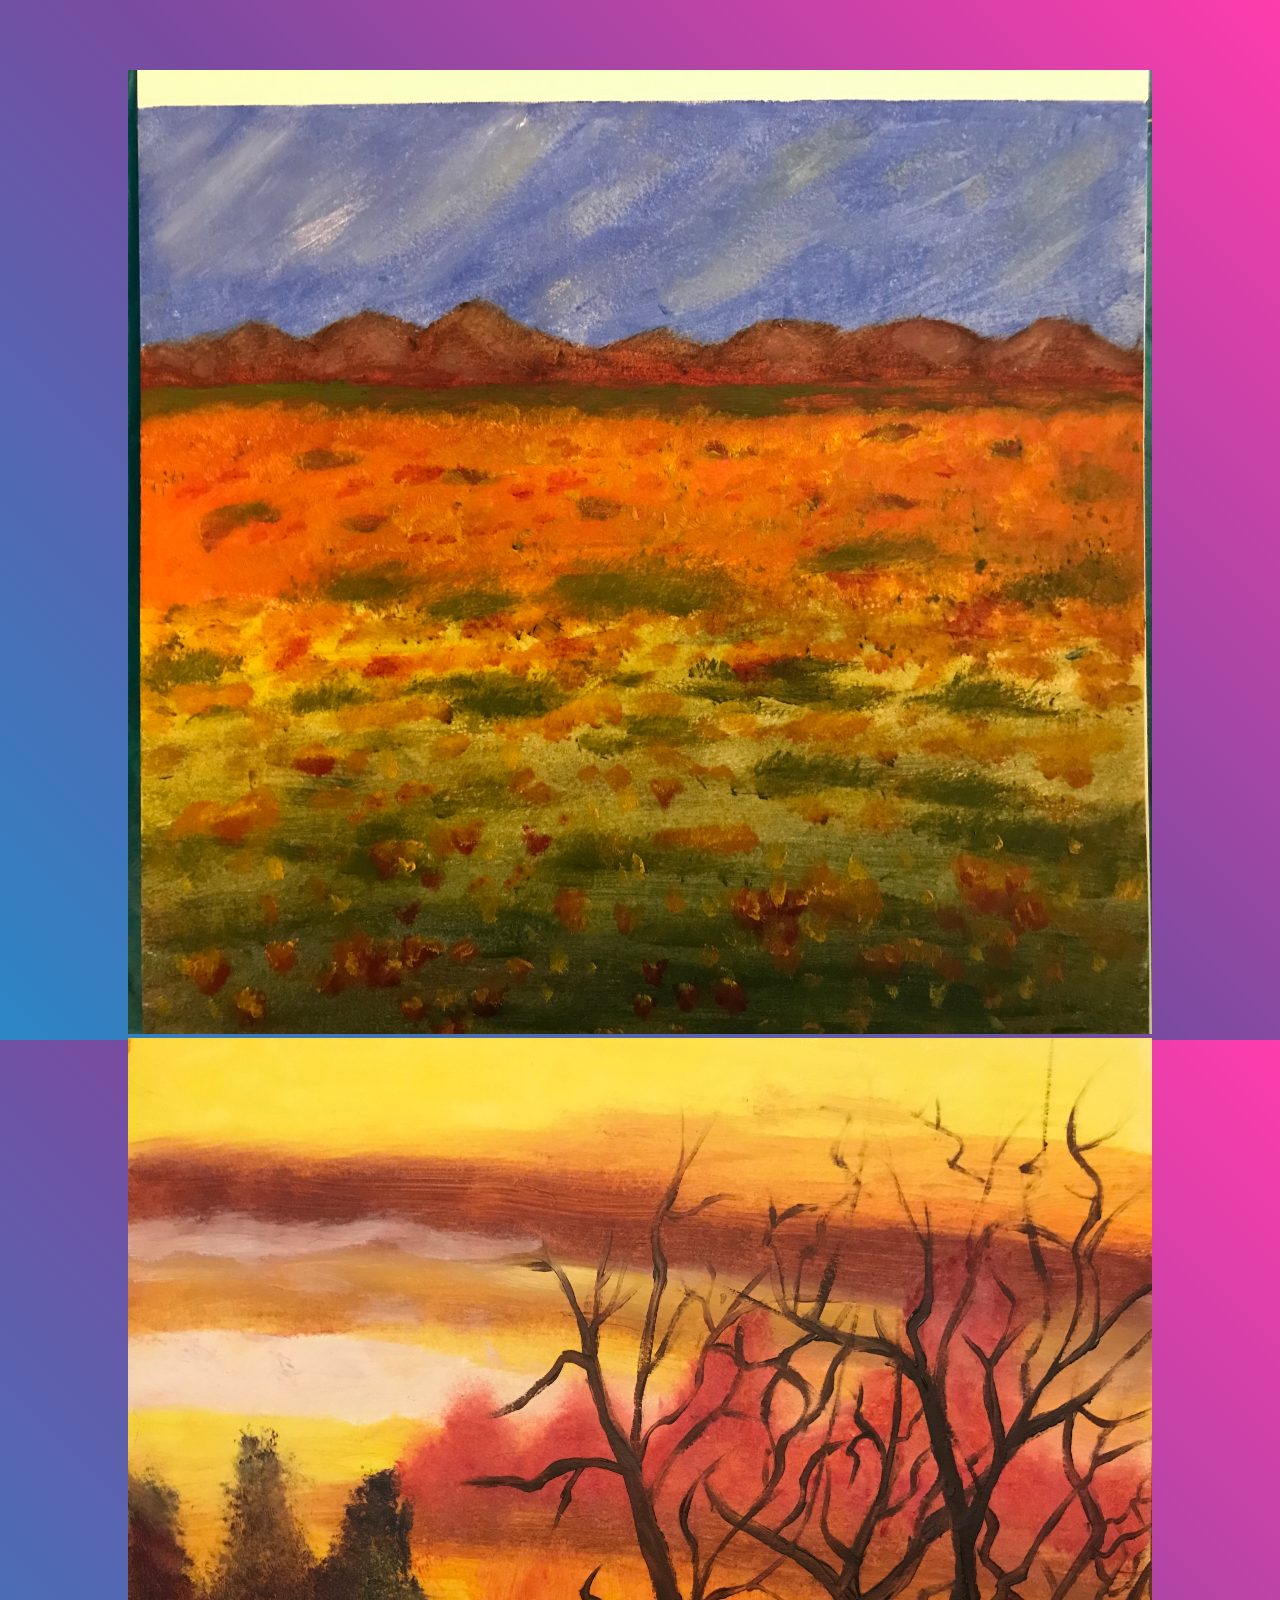
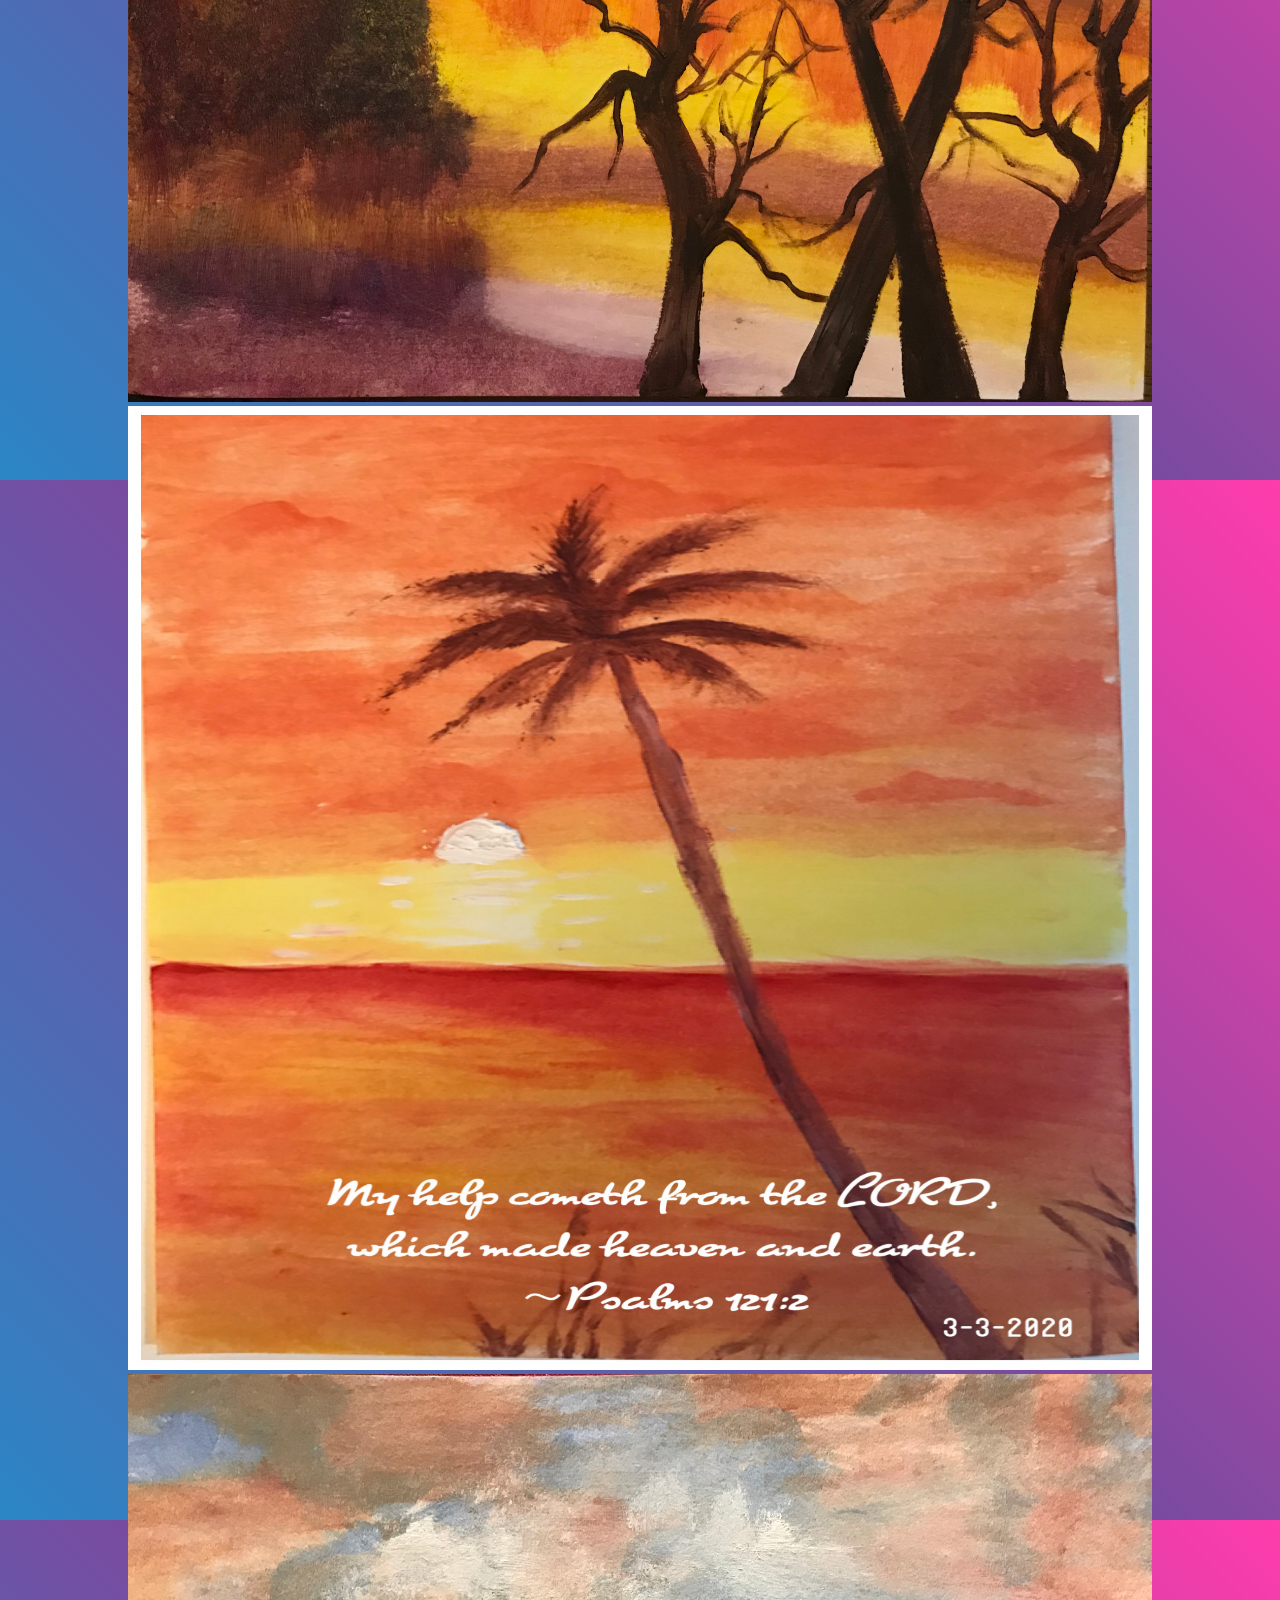
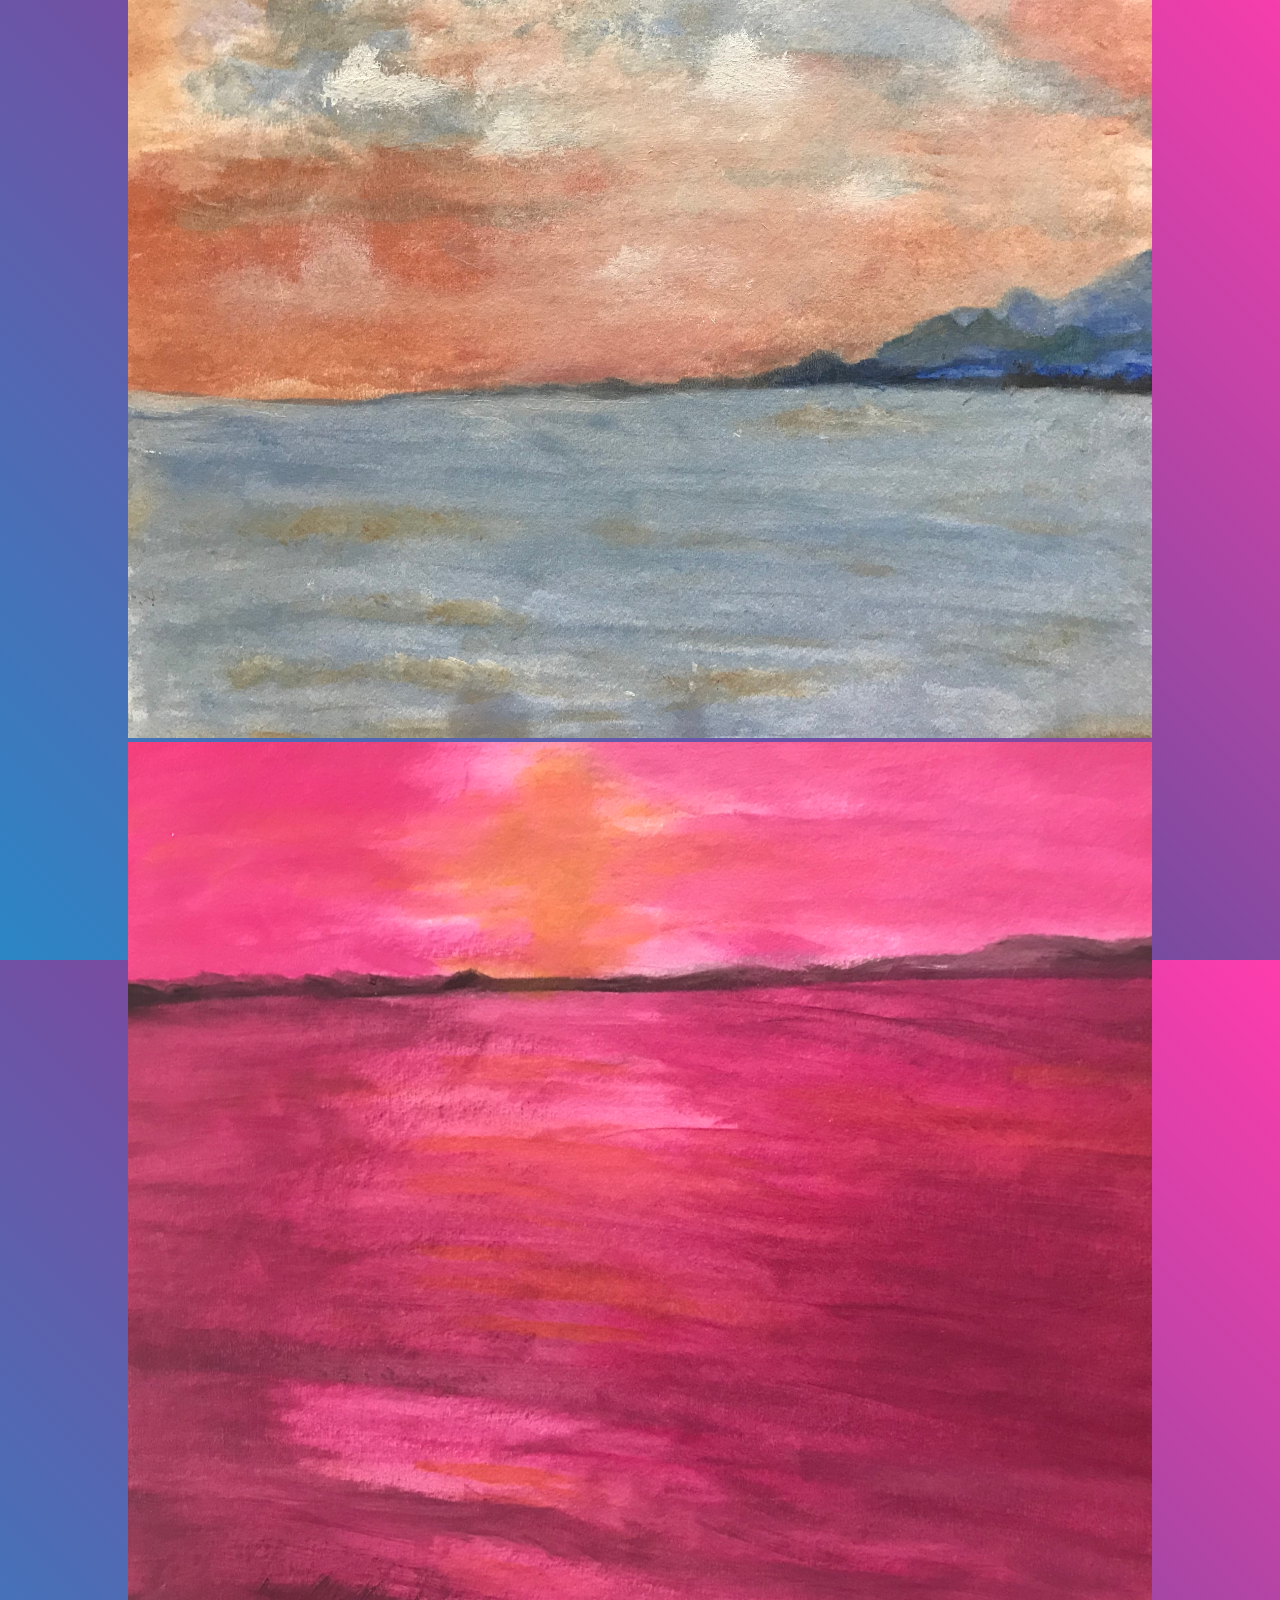
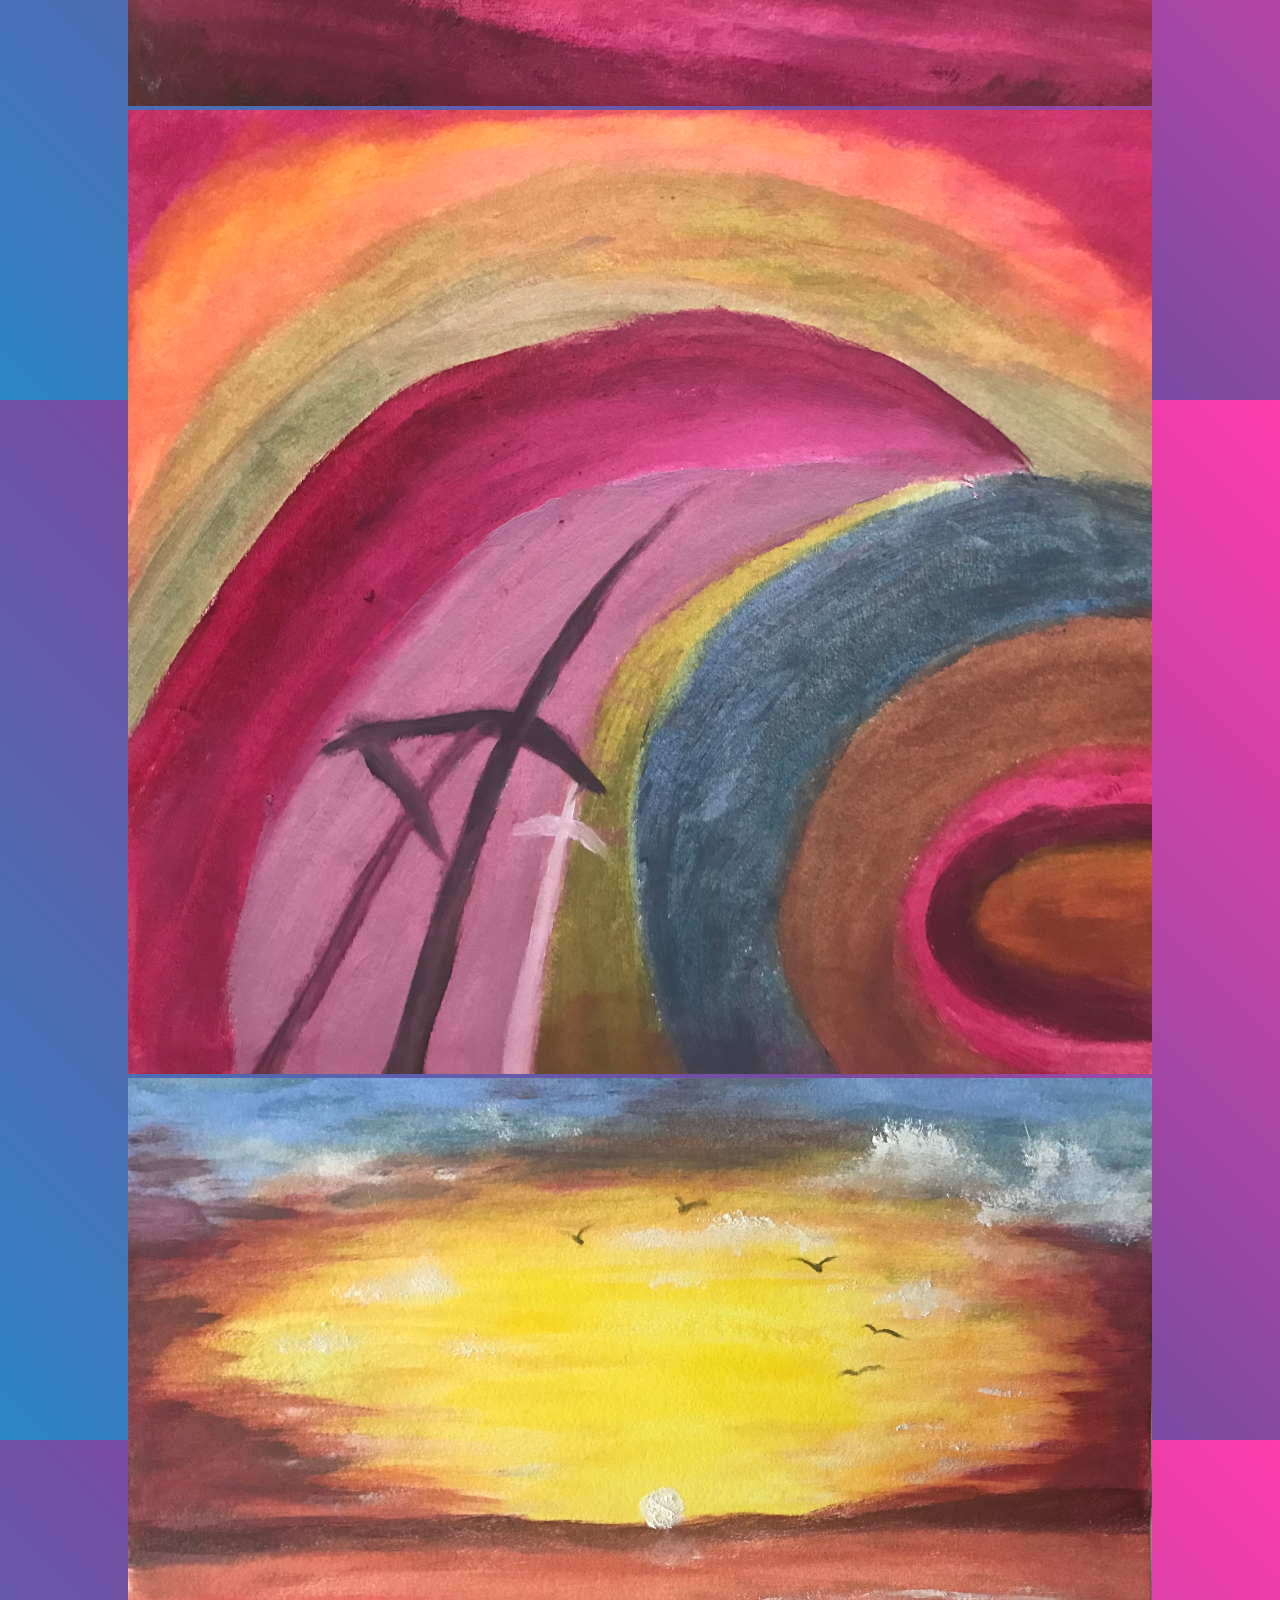
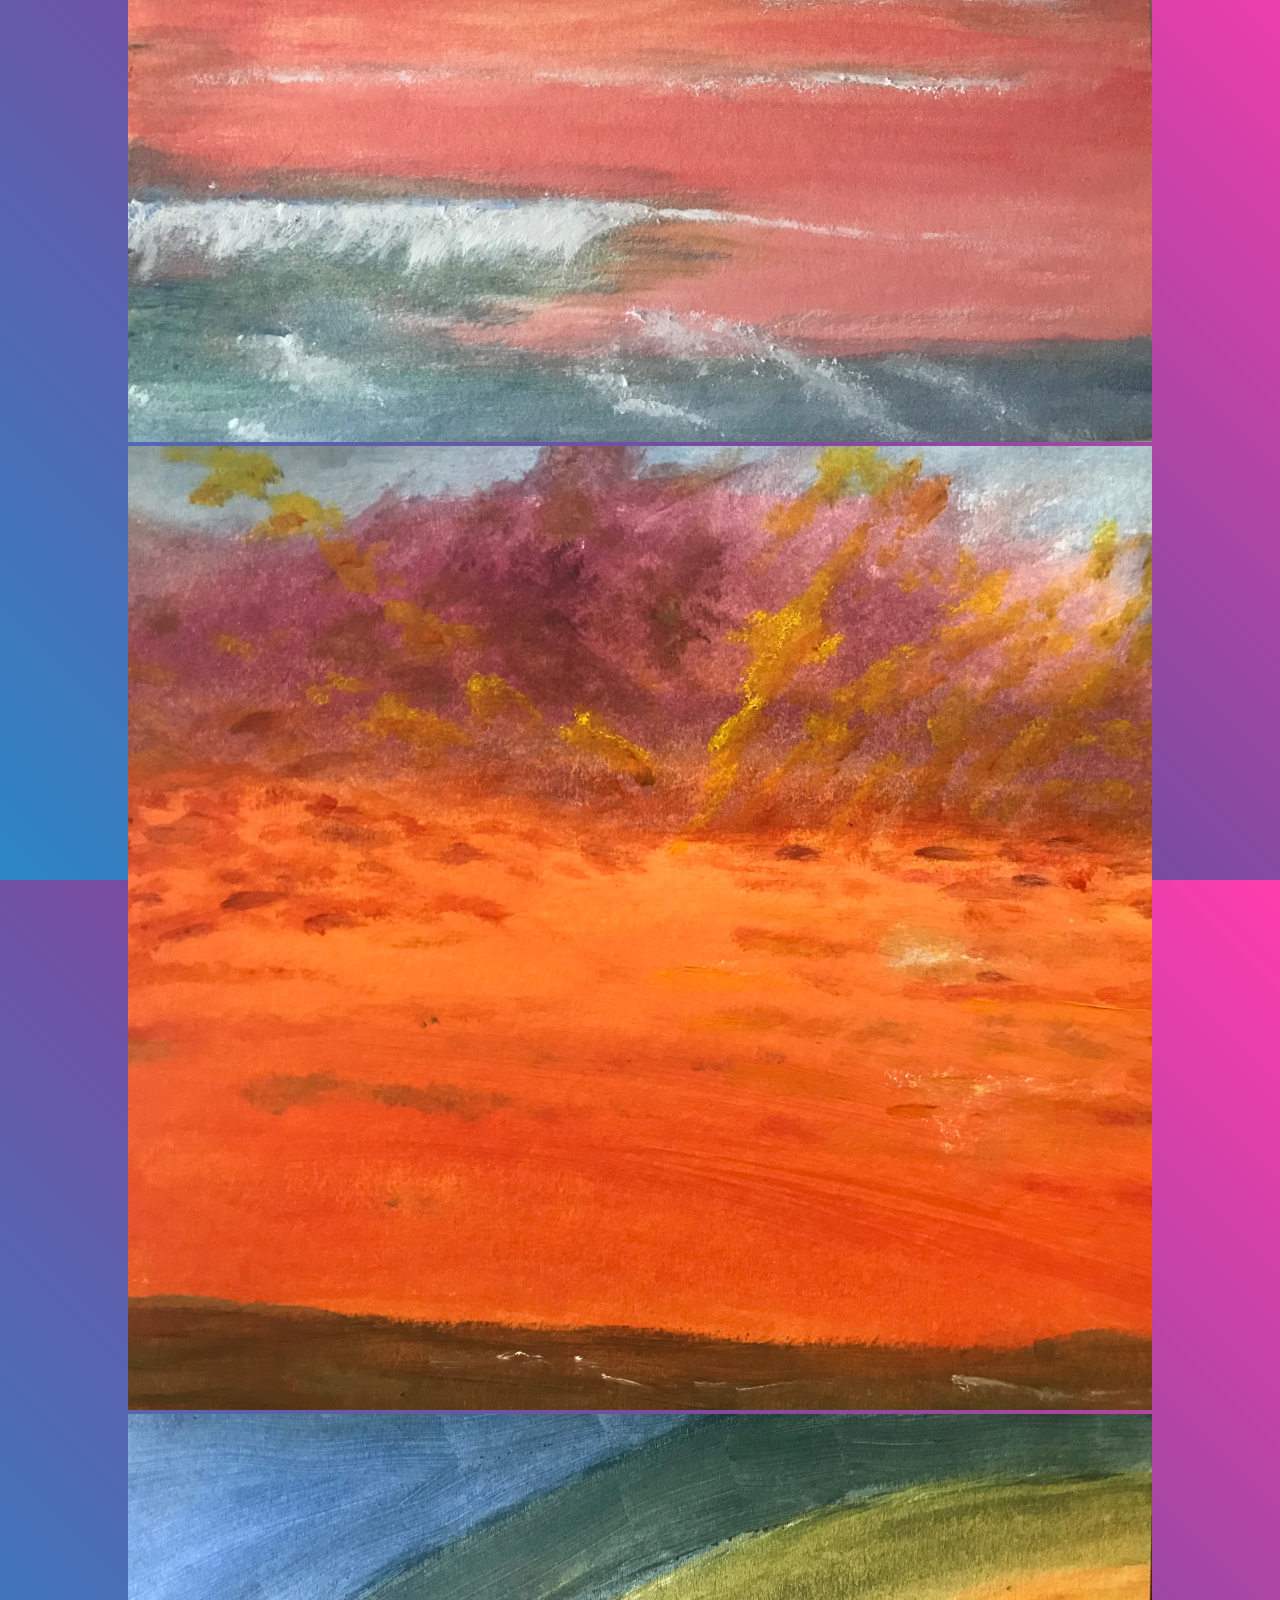
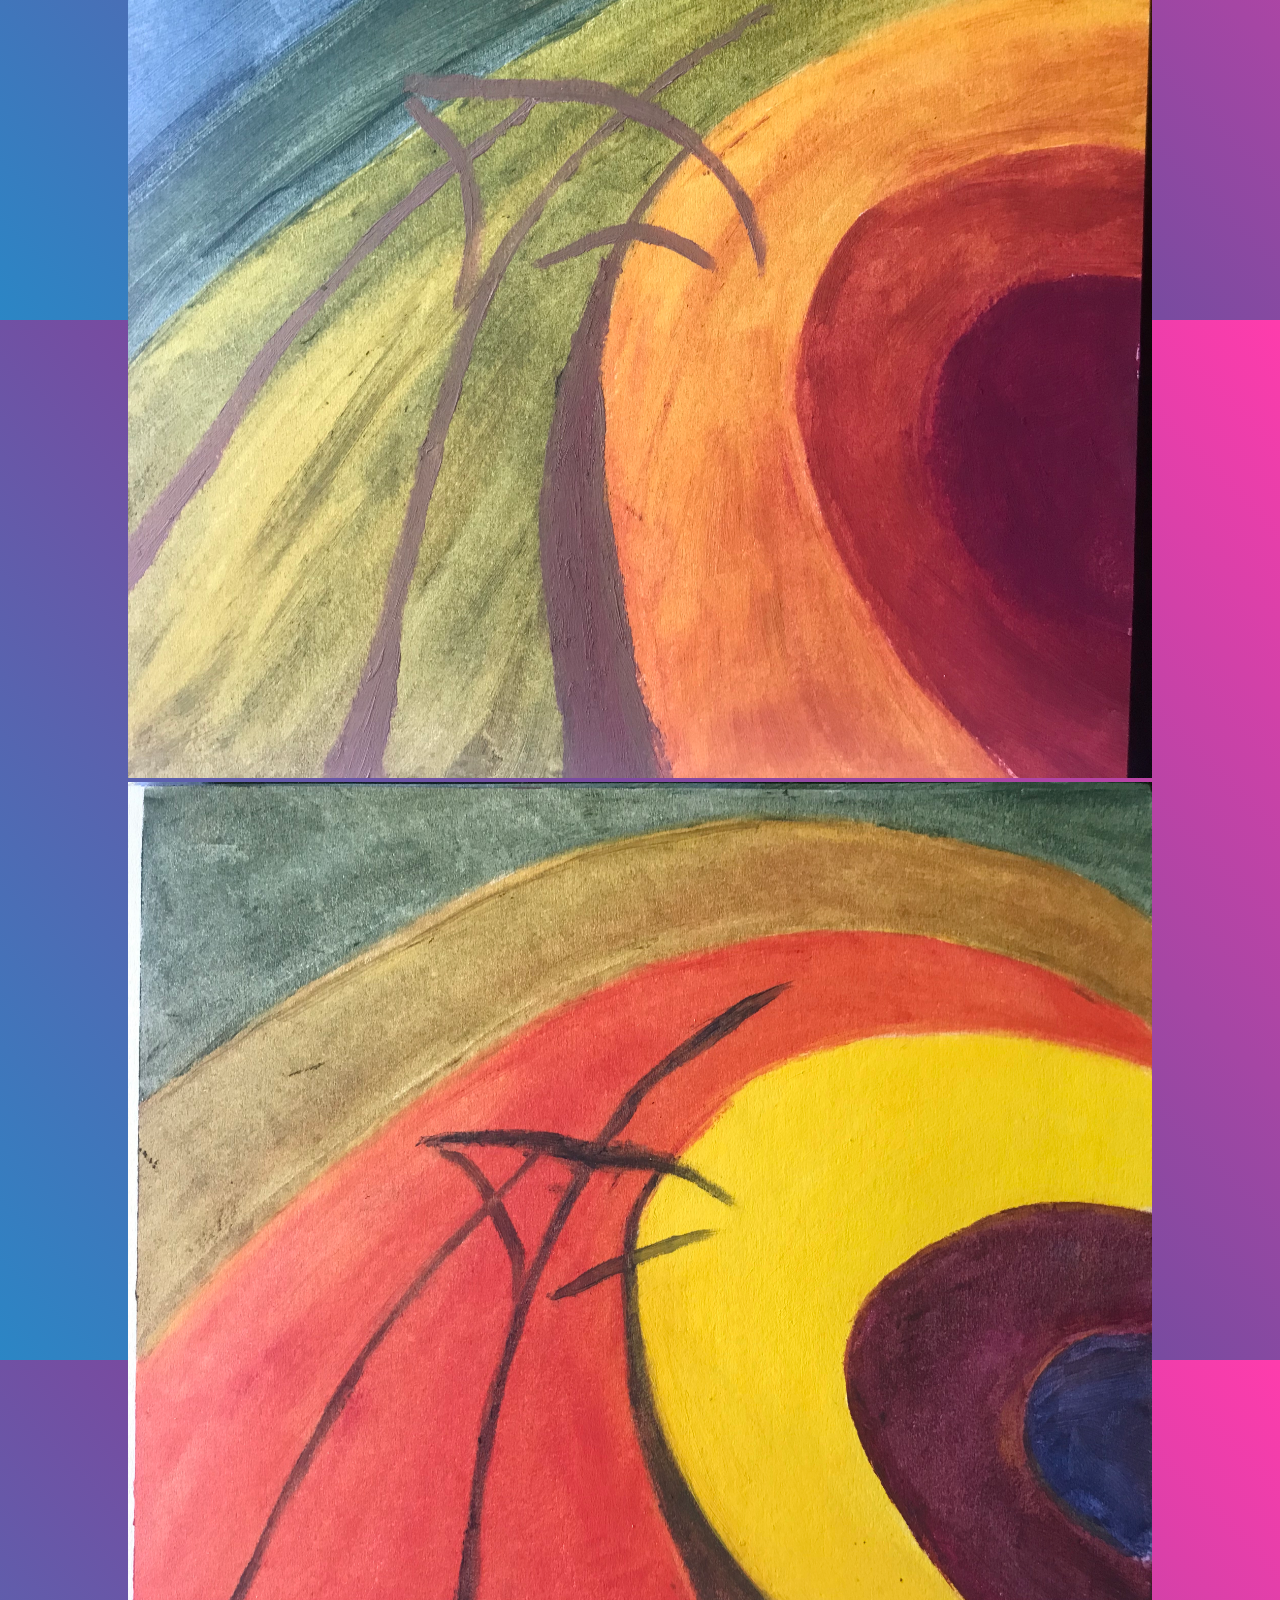
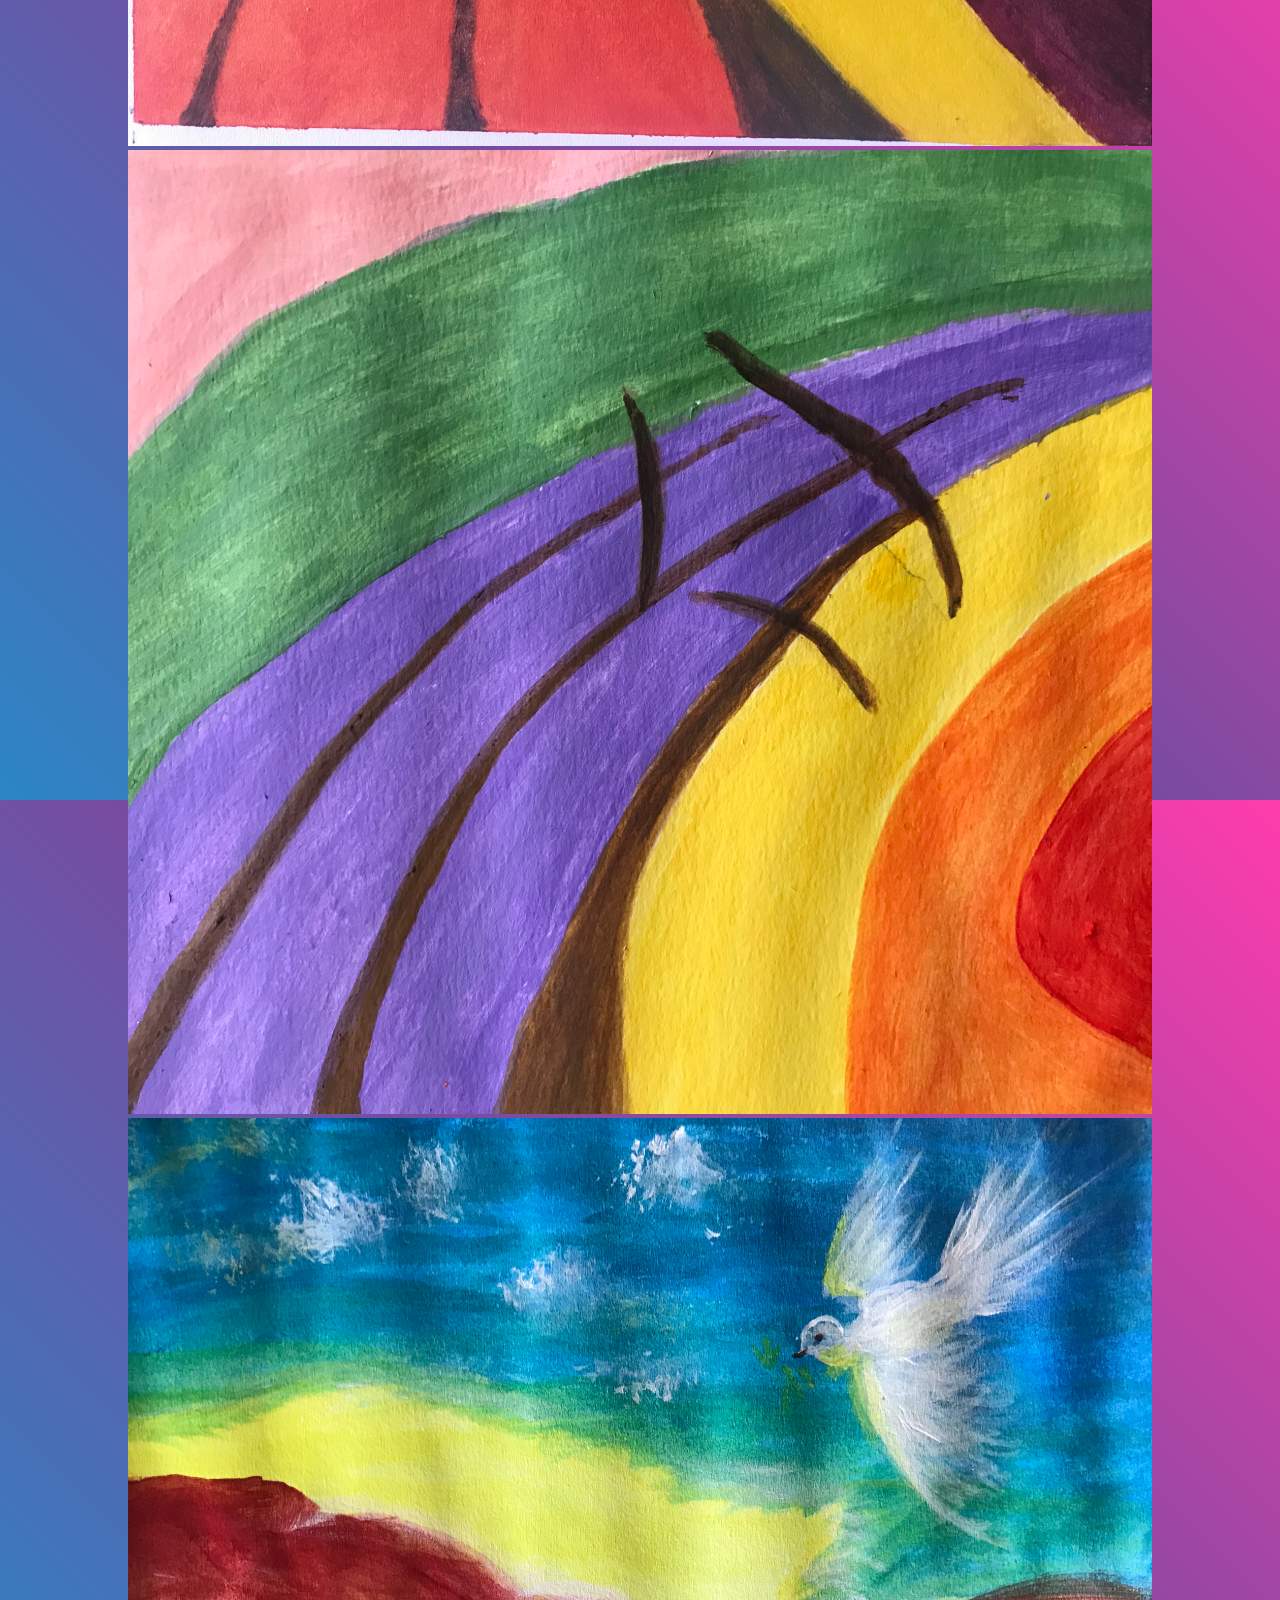
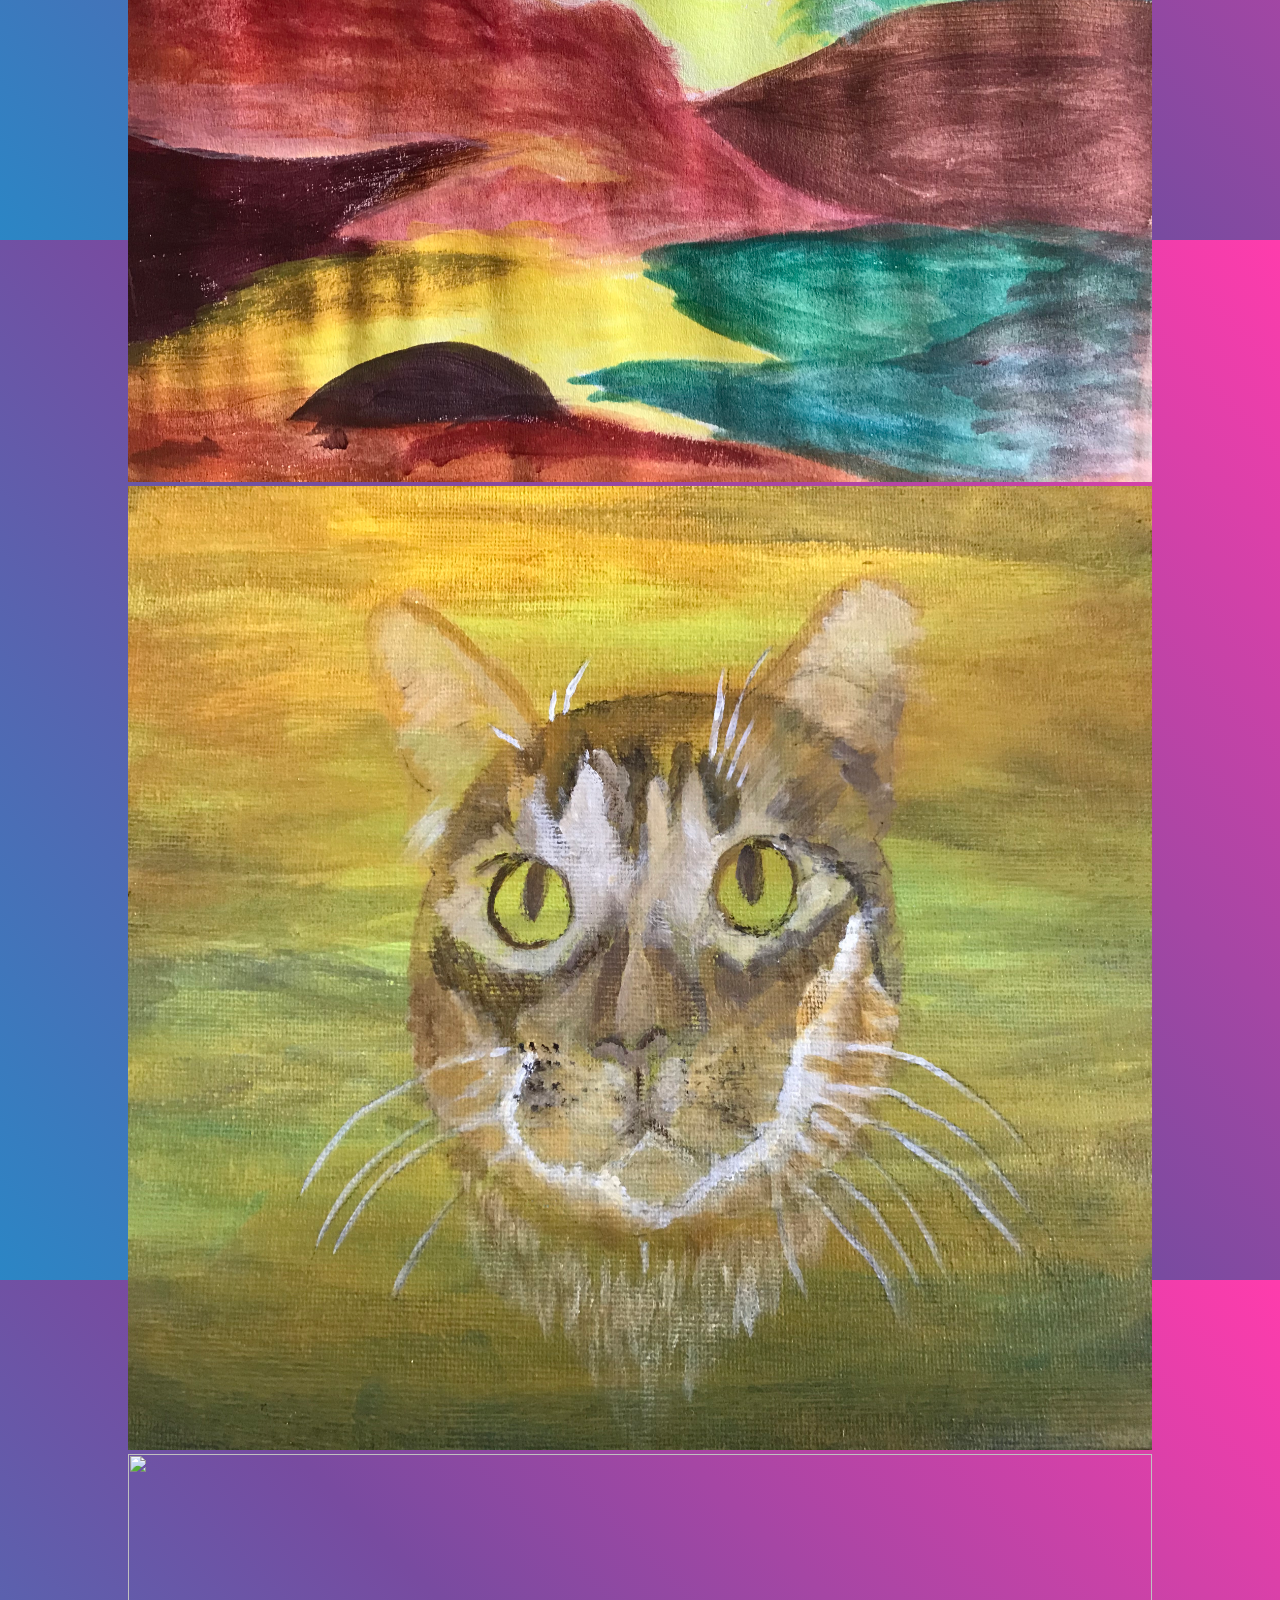
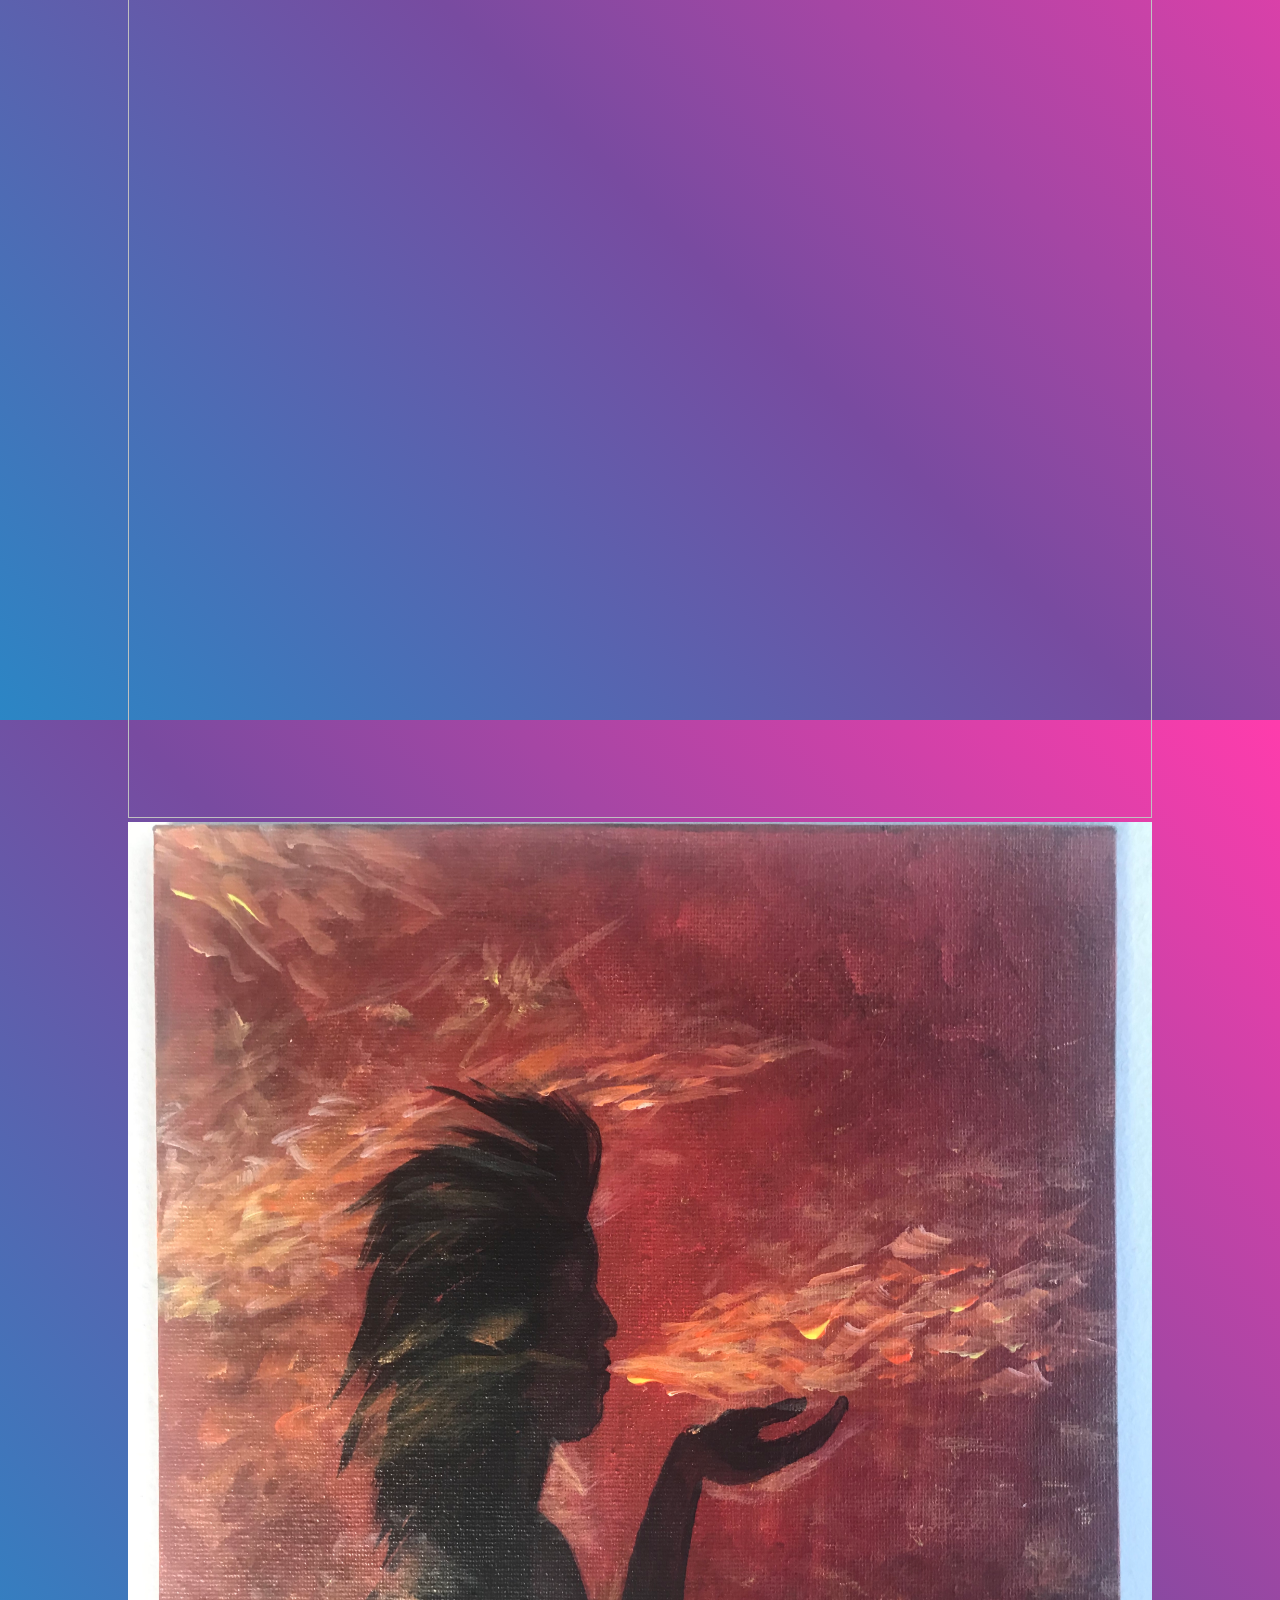
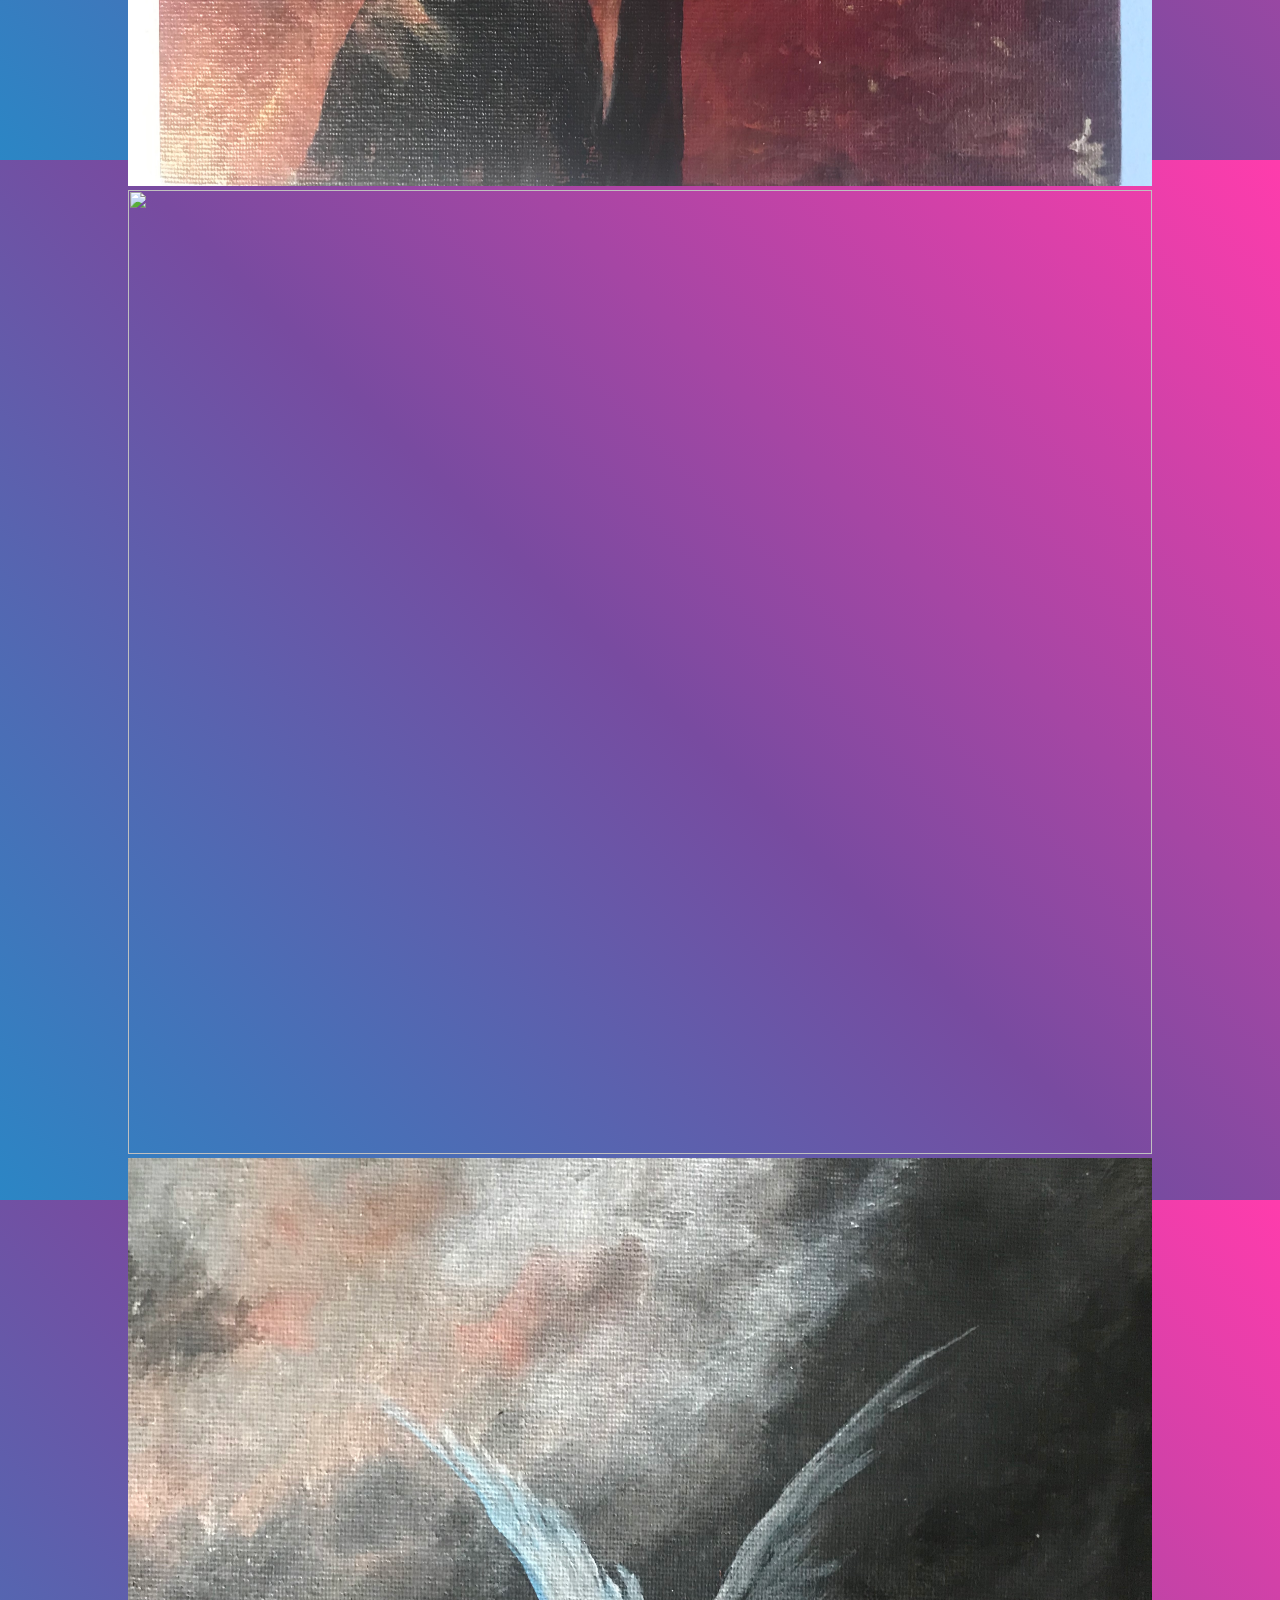
==== lizp1.html @ 3b789db6 "Liz work uploaded" ====
<!DOCTYPE html>
<html lang="en" >
<head>
  <meta charset="UTF-8">
  <title>Work Presentation by Liz</title>
  <link rel="stylesheet" href="https://cdnjs.cloudflare.com/ajax/libs/normalize/5.0.0/normalize.min.css">
  <link rel='stylesheet' href='https://cdn.jsdelivr.net/jquery.slick/1.6.0/slick.css'>
  <link rel="stylesheet" href="./lizp1.css">

</head>
<body>
<!-- partial:index.partial.html -->
<svg version="1.1" id="Layer_1" xmlns="http://www.w3.org/2000/svg" xmlns:xlink="http://www.w3.org/1999/xlink"
           width="0" height="0" viewBox="0 0 1366 768" xml:space="preserve">
  <!-- Gaussian blur filter progression to animate -->
  <defs>
    <filter id="blur0">
      <feGaussianBlur in="SourceGraphic" stdDeviation="0 0" />
    </filter>
    <filter id="blur1">
      <feGaussianBlur in="SourceGraphic" stdDeviation="5 0" />
    </filter>
    <filter id="blur2">
      <feGaussianBlur in="SourceGraphic" stdDeviation="12 0" />
    </filter>
    <filter id="blur3">
      <feGaussianBlur in="SourceGraphic" stdDeviation="20 0" />
    </filter>
    <filter id="blur4">
      <feGaussianBlur in="SourceGraphic" stdDeviation="35 1" />
    </filter>
    <filter id="blur5">
      <feGaussianBlur in="SourceGraphic" stdDeviation="50 1" />
    </filter>
  </defs>
</svg>

<div class="slider">
  <!-- <div>
    <img src="https://images.unsplash.com/photo-1446770145316-10a05382c470?dpr=1&auto=format&fit=crop&w=900&h=450&q=80&cs=tinysrgb&crop=" alt="">
  </div>
  <div>
    <img src="https://images.unsplash.com/photo-1455717974081-0436a066bb96?dpr=1&auto=format&fit=crop&w=900&h=450&q=80&cs=tinysrgb&crop=" alt="">
  </div>
  <div>
    <img src="https://images.unsplash.com/photo-1477420086945-b99c643e8a3d?dpr=1&auto=format&fit=crop&w=900&h=450&q=80&cs=tinysrgb&crop=" alt="">
  </div> -->
  <div>
    <img src="./img/IMG_1612.JPG" width="1024" height="964" alt="">
  </div>
  <div>
    <img src="./img/IMG_1857.JPG" width="1024" height="964" alt="">
  </div>
  <div>
    <img src="./img/IMG_1944.JPG" width="1024" height="964" alt="">
  </div>
  <div>
    <img src="./img/IMG_2176.JPG" width="1024" height="964" alt="">
  </div>
  <div>
    <img src="./img/IMG_2177.JPG" width="1024" height="964" alt="">
  </div>
  <div>
    <img src="./img/IMG_2178.JPG" width="1024" height="964" alt="">
  </div>
  <div>
    <img src="./img/IMG_2204.JPG" width="1024" height="964"  alt="">
  </div>
  <div>
    <img src="./img/IMG_2222.JPG" width="1024" height="964" alt="">
  </div>
  <div>
    <img src="./img/IMG_2256.JPG" width="1024" height="964" alt="">
  </div>
  <div>
    <img src="./img/IMG_2257.JPG" width="1024" height="964" alt="">
  </div>
  <div>
    <img src="./img/IMG_2441.JPG" width="1024" height="964" alt="">
  </div>
  <div>
    <img src="./img/IMG_2623.JPG" width="1024" height="964" alt="">
  </div>
  <div>
    <img src="./img/IMG_3027.JPG" width="1024" height="964" alt="">
  </div>
  <div>
    <img src="./img/IMG_3120.JPG" width="1024" height="964" alt="">
  </div>
  <div>
    <img src="./img/IMG_3227.JPG" width="1024" height="964" alt="">
  </div>
  <div>
    <img src="./img/IMG_3341.JPG" width="1024" height="964" alt="">
  </div>
  <div>
    <img src="./img/IMG_3557.JPG" width="1024" height="964" alt="">
  </div>
  <div>
    <img src="./img/IMG_3621.JPG" width="1024" height="964" alt="">
  </div>
  <div>
    <img src="./img/IMG_4024.JPG" width="1024" height="964" alt="">
  </div>
  <div>
    <img src="./img/IMG_4128.JPG" width="1024" height="964" alt="">
  </div>
  <div>
    <img src="./img/IMG_4941.JPG" width="1024" height="964" alt="">
  </div>
  <div>
    <img src="./img/IMG_7498.jpg" width="1024" height="964" alt="">
  </div>
  <div>
    <img src="./img/cr3.jpeg" width="1024" height="964" alt="">
  </div>
  <div>
    <img src="./img/IMG_8345.jpeg" width="1024" height="964" alt="">
  </div>
  <div>
    <img src="./img/IMG_8347.jpeg" width="1024" height="964" alt="">
  </div>
  <div>
    <img src="./img/IMG_8348.jpeg" width="1024" height="964" alt="">
  </div>
  <div>
    <img src="./img/IMG_8349.jpeg" width="1024" height="964" alt="">
  </div>
  <div>
    <img src="./img/IMG_8350.jpeg" width="1024" height="964" alt="">
  </div>
  <div>
    <img src="./img/IMG_8351.jpeg" width="1024" height="964" alt="">
  </div>
  <div>
    <img src="./img/IMG_8353.jpeg" width="1024" height="964" alt="">
  </div>
  <div>
    <img src="./img/IMG_8355.jpeg" width="1024" height="964" alt="">
  </div>
  <div>
    <img src="./img/IMG_8356.jpeg" width="1024" height="964" alt="">
  </div>
</div>
<!-- partial -->
  <script src='https://cdnjs.cloudflare.com/ajax/libs/jquery/3.2.1/jquery.min.js'></script>
  <script src='https://cdn.jsdelivr.net/jquery.slick/1.6.0/slick.min.js'></script>
  <script  src="./lizp1.js"></script>

</body>
</html>
---- lizp1.css ----
* {
  outline: none;
  box-sizing: border-box;
}

body {
  display: flex;
  align-items: flex-start;
  justify-content: center;
  height: 100vh;
  margin: 70px auto;
  overflow: hidden;
  background-color: #FF3CAC;
  background-image: linear-gradient(225deg, #FF3CAC 0%, #784BA0 50%, #2B86C5 100%);
}

.slick-track {
  will-change: transform;
}

.slick-list {
  overflow: visible;
  will-change: transform;
}

.slick-slide {
  padding: 0 100px;
  width: 100vw;
  filter: drop-shadow(0px 10px 40px rgba(0, 0, 0, 0.55));
}
.slick-slide img {
  max-width: 100%;
  margin: 0 auto;
}

[type=button] {
  position: fixed;
  top: 50%;
  z-index: 10;
  width: 70px;
  height: 70px;
  overflow: hidden;
  border: 0;
  text-indent: -9999px;
  background-color: black;
  background-position: center;
  background-repeat: no-repeat;
  cursor: pointer;
  opacity: 0.9;
  transform: translateY(-50%);
  transition: all 0.25s ease;
}
[type=button]:hover {
  opacity: 1;
}
[type=button].slick-next {
  right: 0;
  background-image: url([data-uri]);
}
[type=button].slick-next:hover {
  right: -5px;
}
[type=button].slick-prev {
  left: 0;
  background-image: url([data-uri]);
}
[type=button].slick-prev:hover {
  left: -5px;
}

@-webkit-keyframes motion-blur {
  0% {
    filter: url(#blur0);
    transform: scale(1, 1);
  }
  15% {
    filter: url(#blur1);
    transform: scale(1, 0.98);
  }
  30% {
    filter: url(#blur2);
    transform: scale(1, 0.93);
  }
  45% {
    filter: url(#blur3);
    transform: scale(1.1, 0.9);
  }
  60% {
    filter: url(#blur4);
    transform: scale(1.2, 0.88);
  }
  75%, 100% {
    filter: url(#blur5);
    transform: scale(1.35, 0.85);
  }
}

@keyframes motion-blur {
  0% {
    filter: url(#blur0);
    transform: scale(1, 1);
  }
  15% {
    filter: url(#blur1);
    transform: scale(1, 0.98);
  }
  30% {
    filter: url(#blur2);
    transform: scale(1, 0.93);
  }
  45% {
    filter: url(#blur3);
    transform: scale(1.1, 0.9);
  }
  60% {
    filter: url(#blur4);
    transform: scale(1.2, 0.88);
  }
  75%, 100% {
    filter: url(#blur5);
    transform: scale(1.35, 0.85);
  }
}
.do-transition {
  animation: motion-blur 0.1s linear forwards, motion-blur 0.4s linear reverse forwards 0.1s;
}
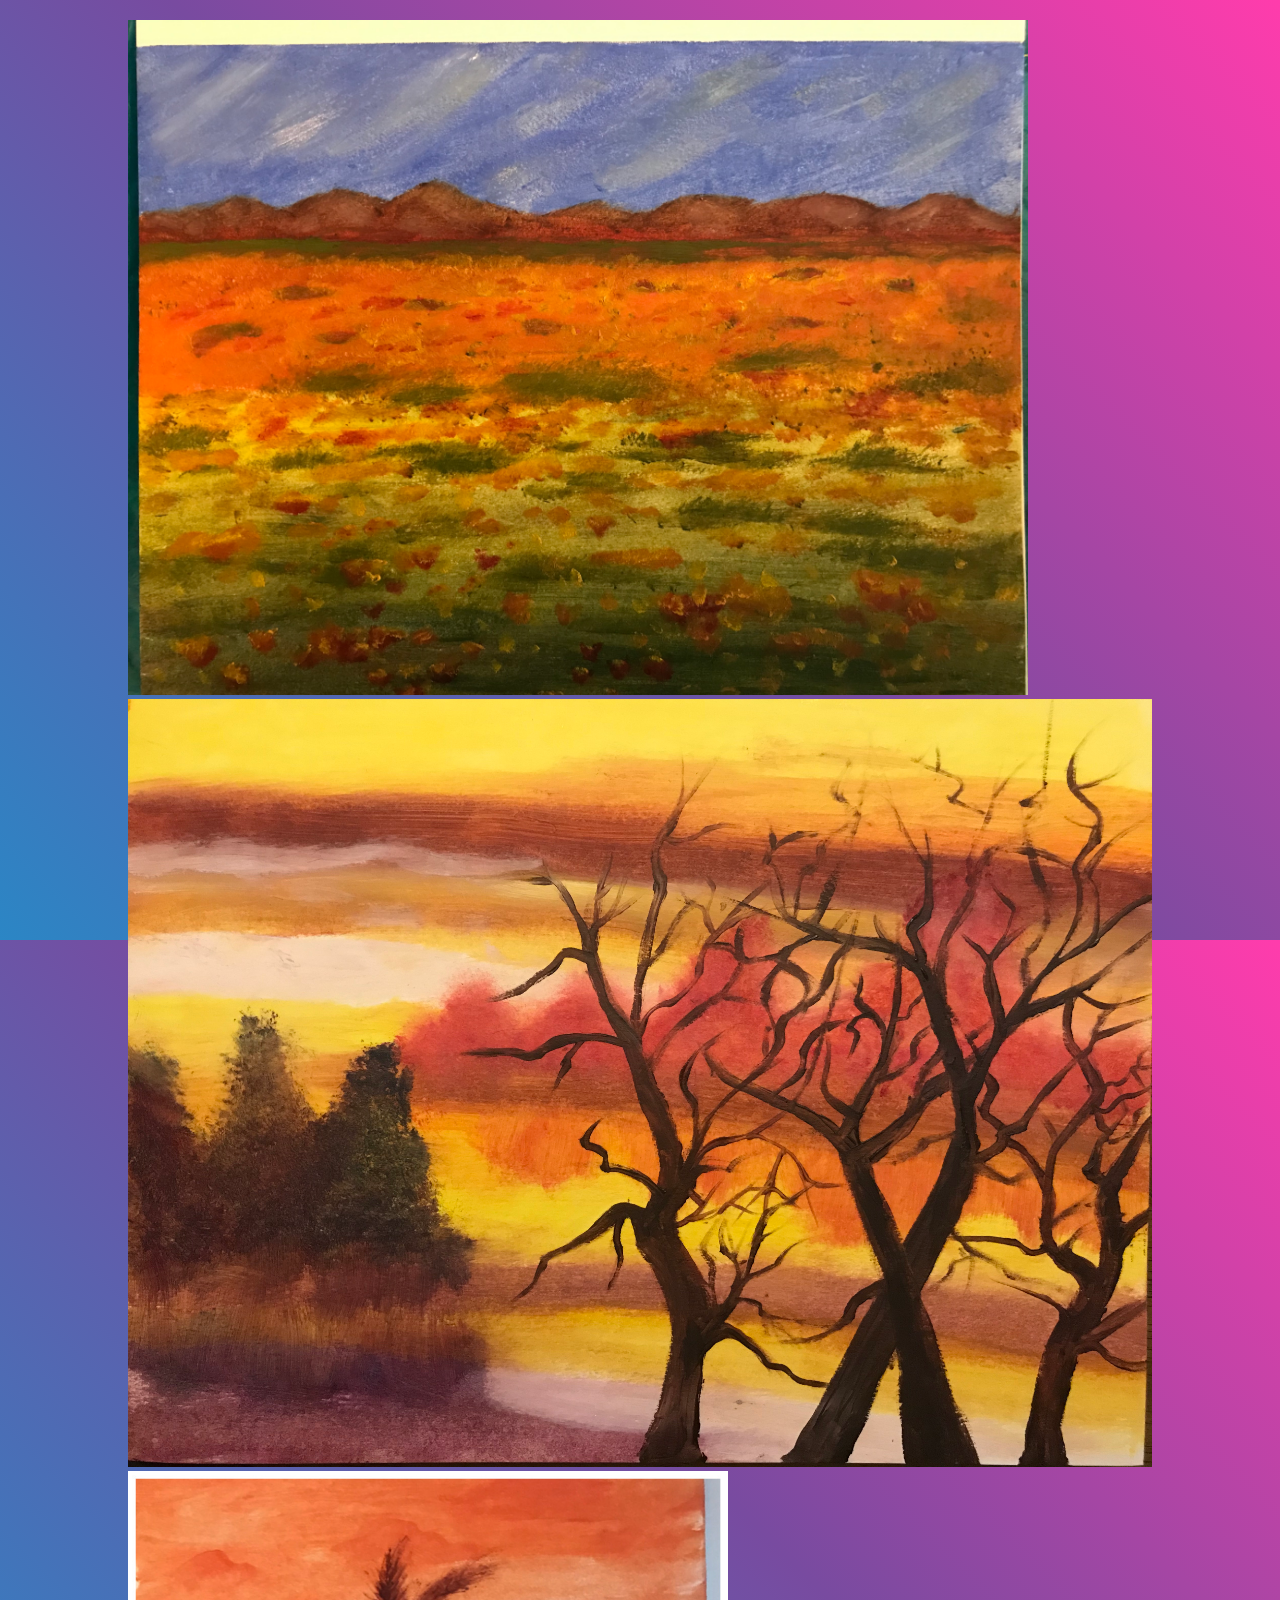
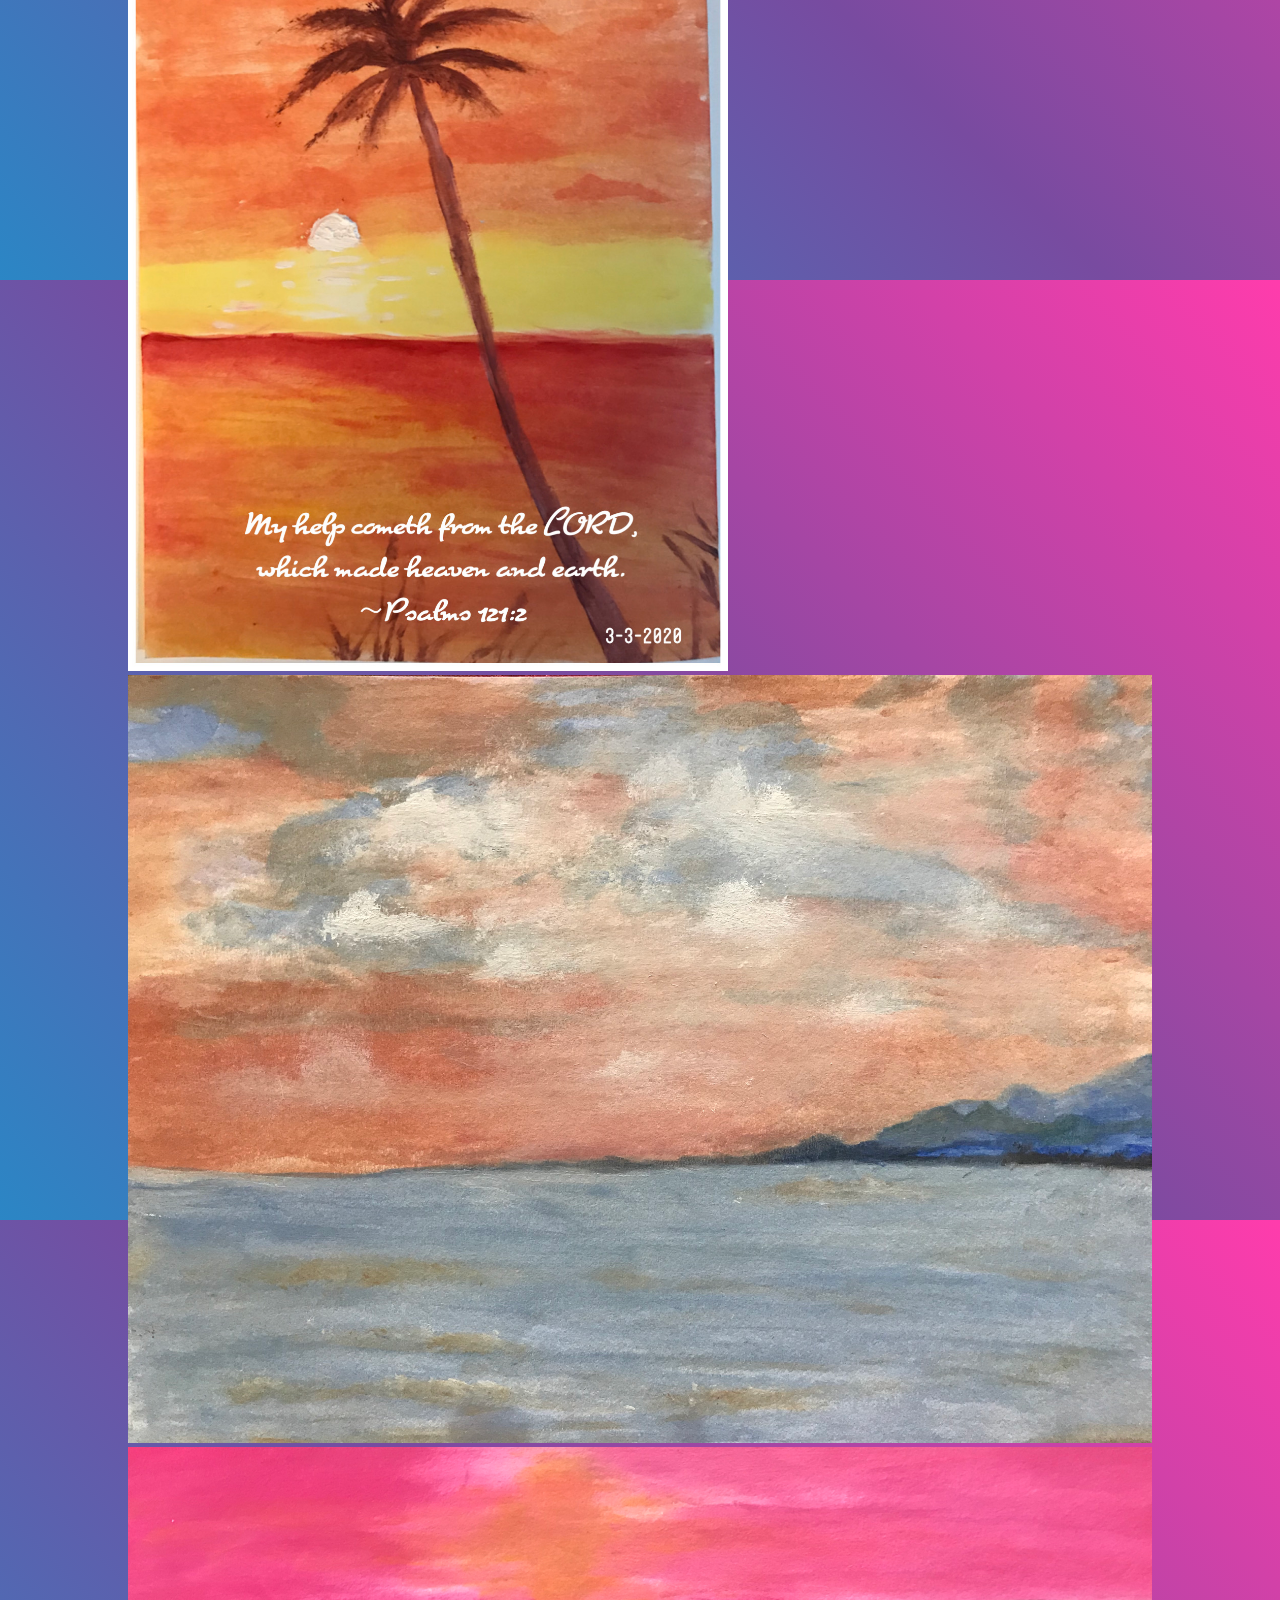
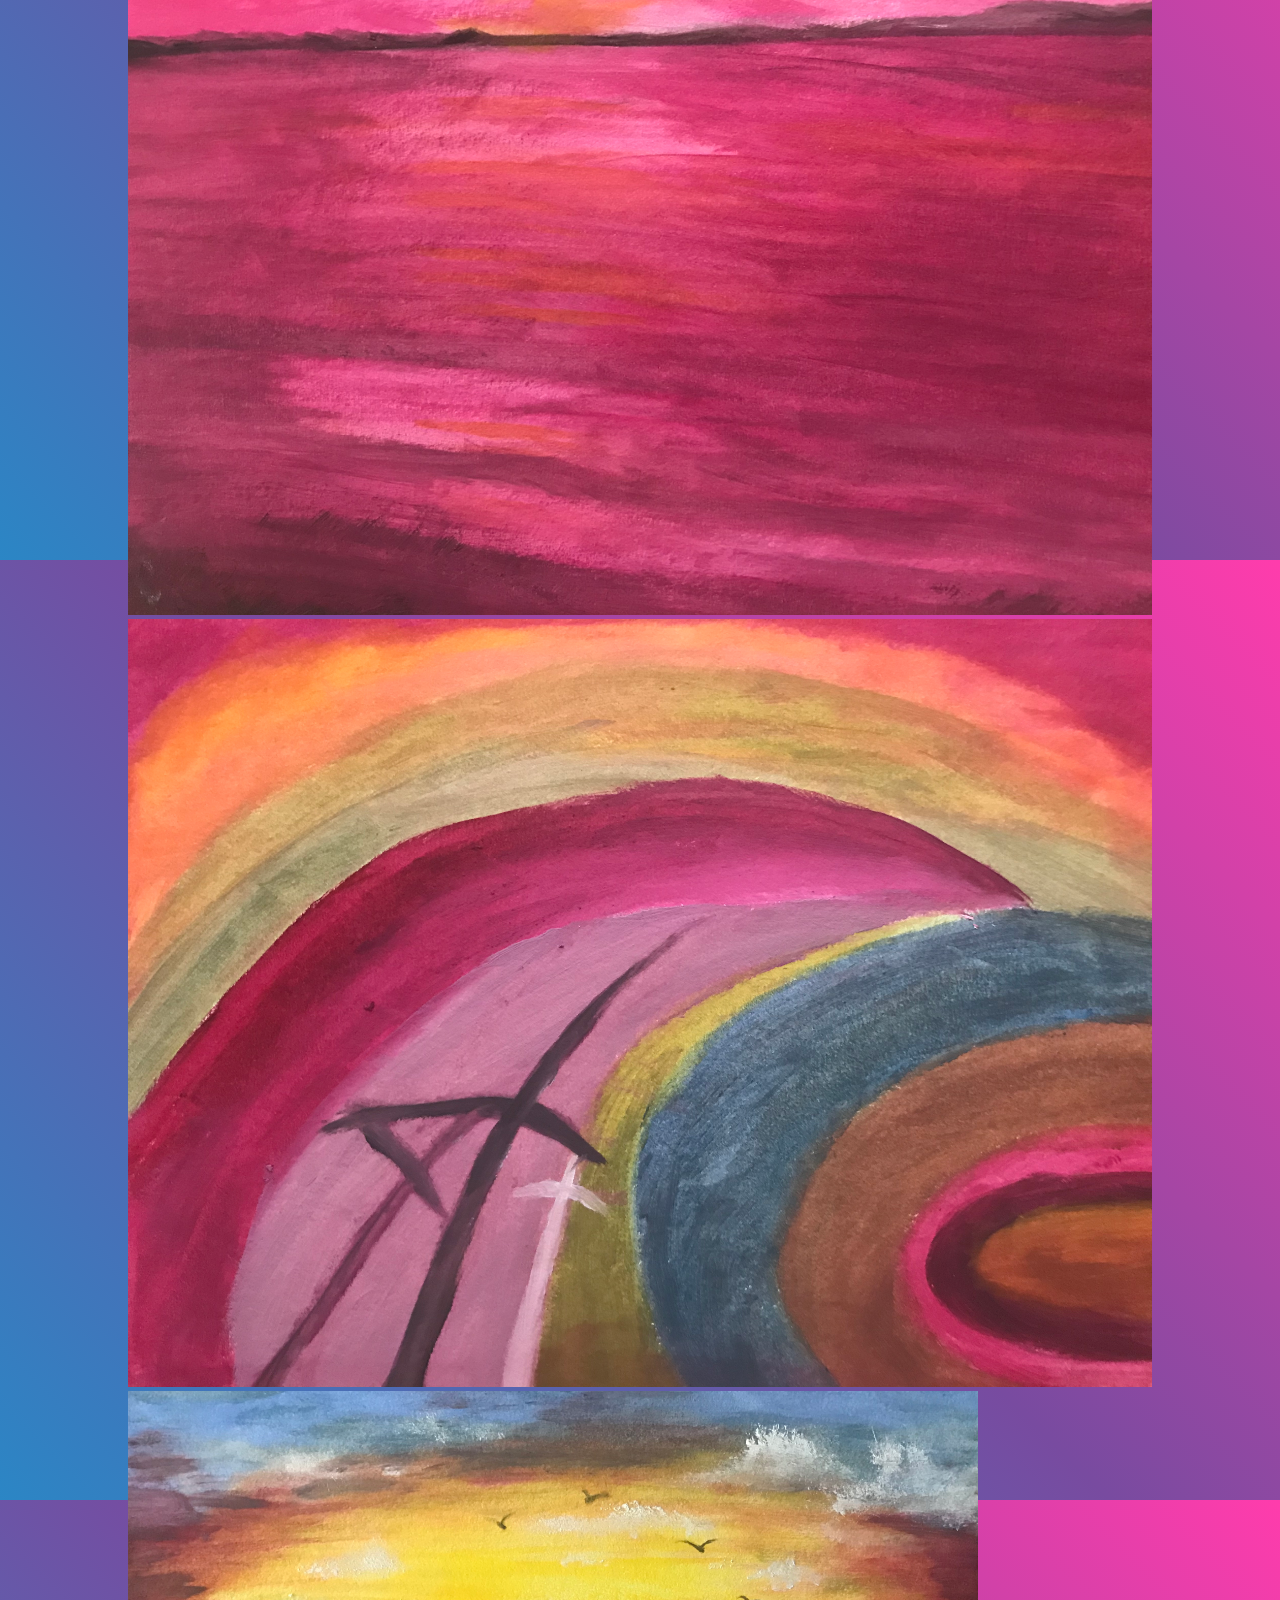
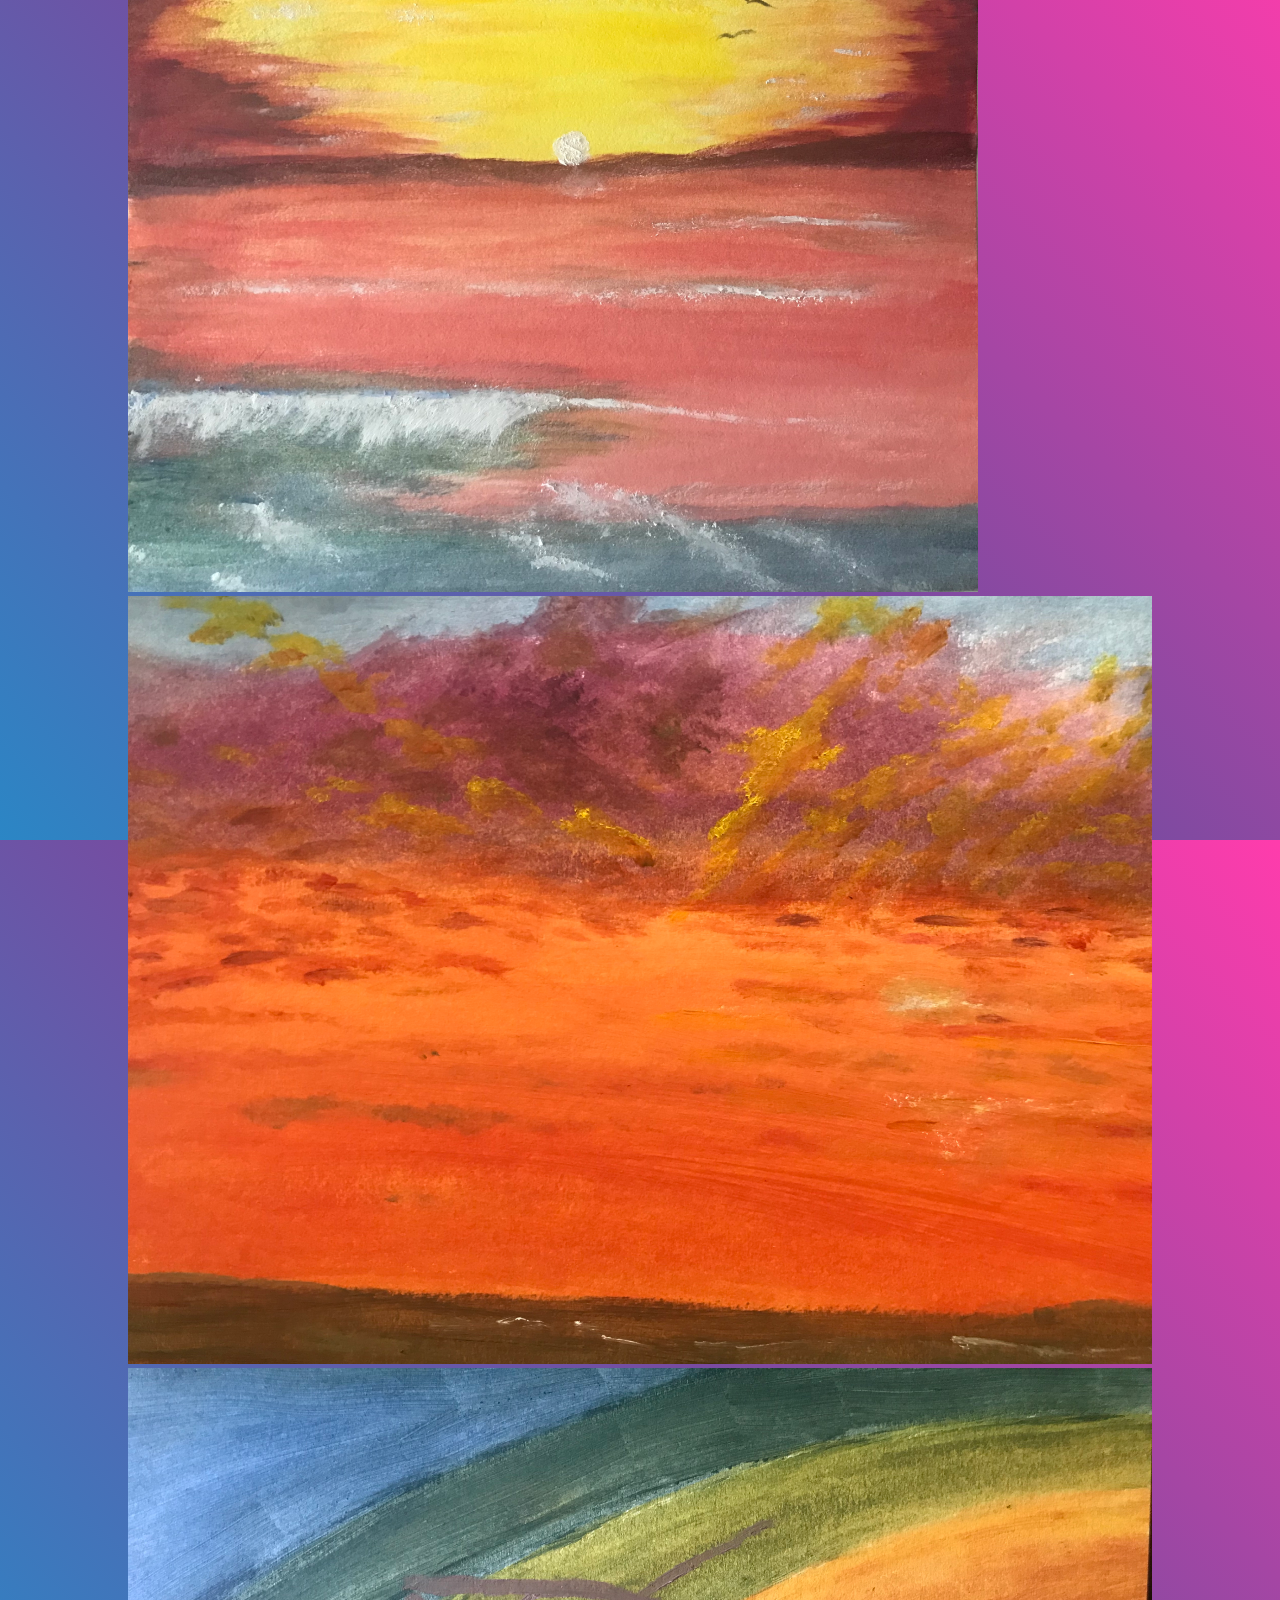
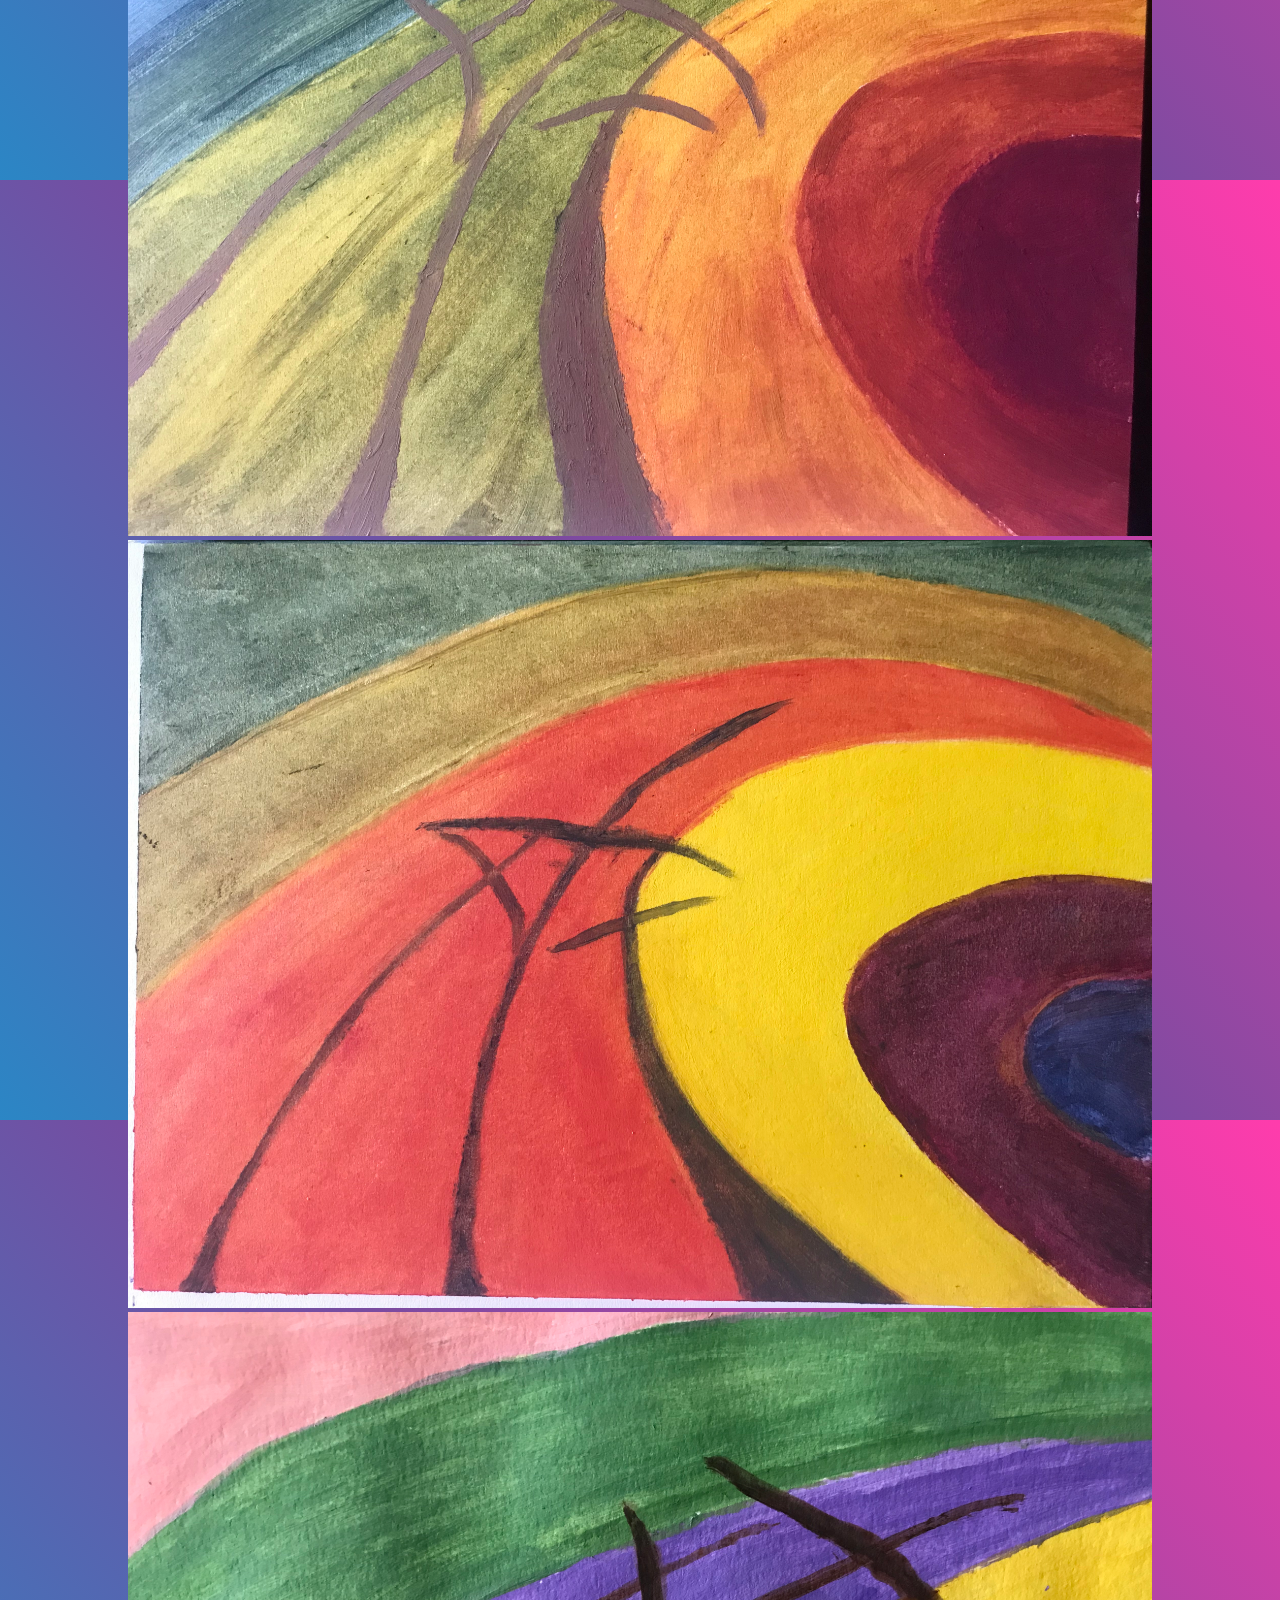
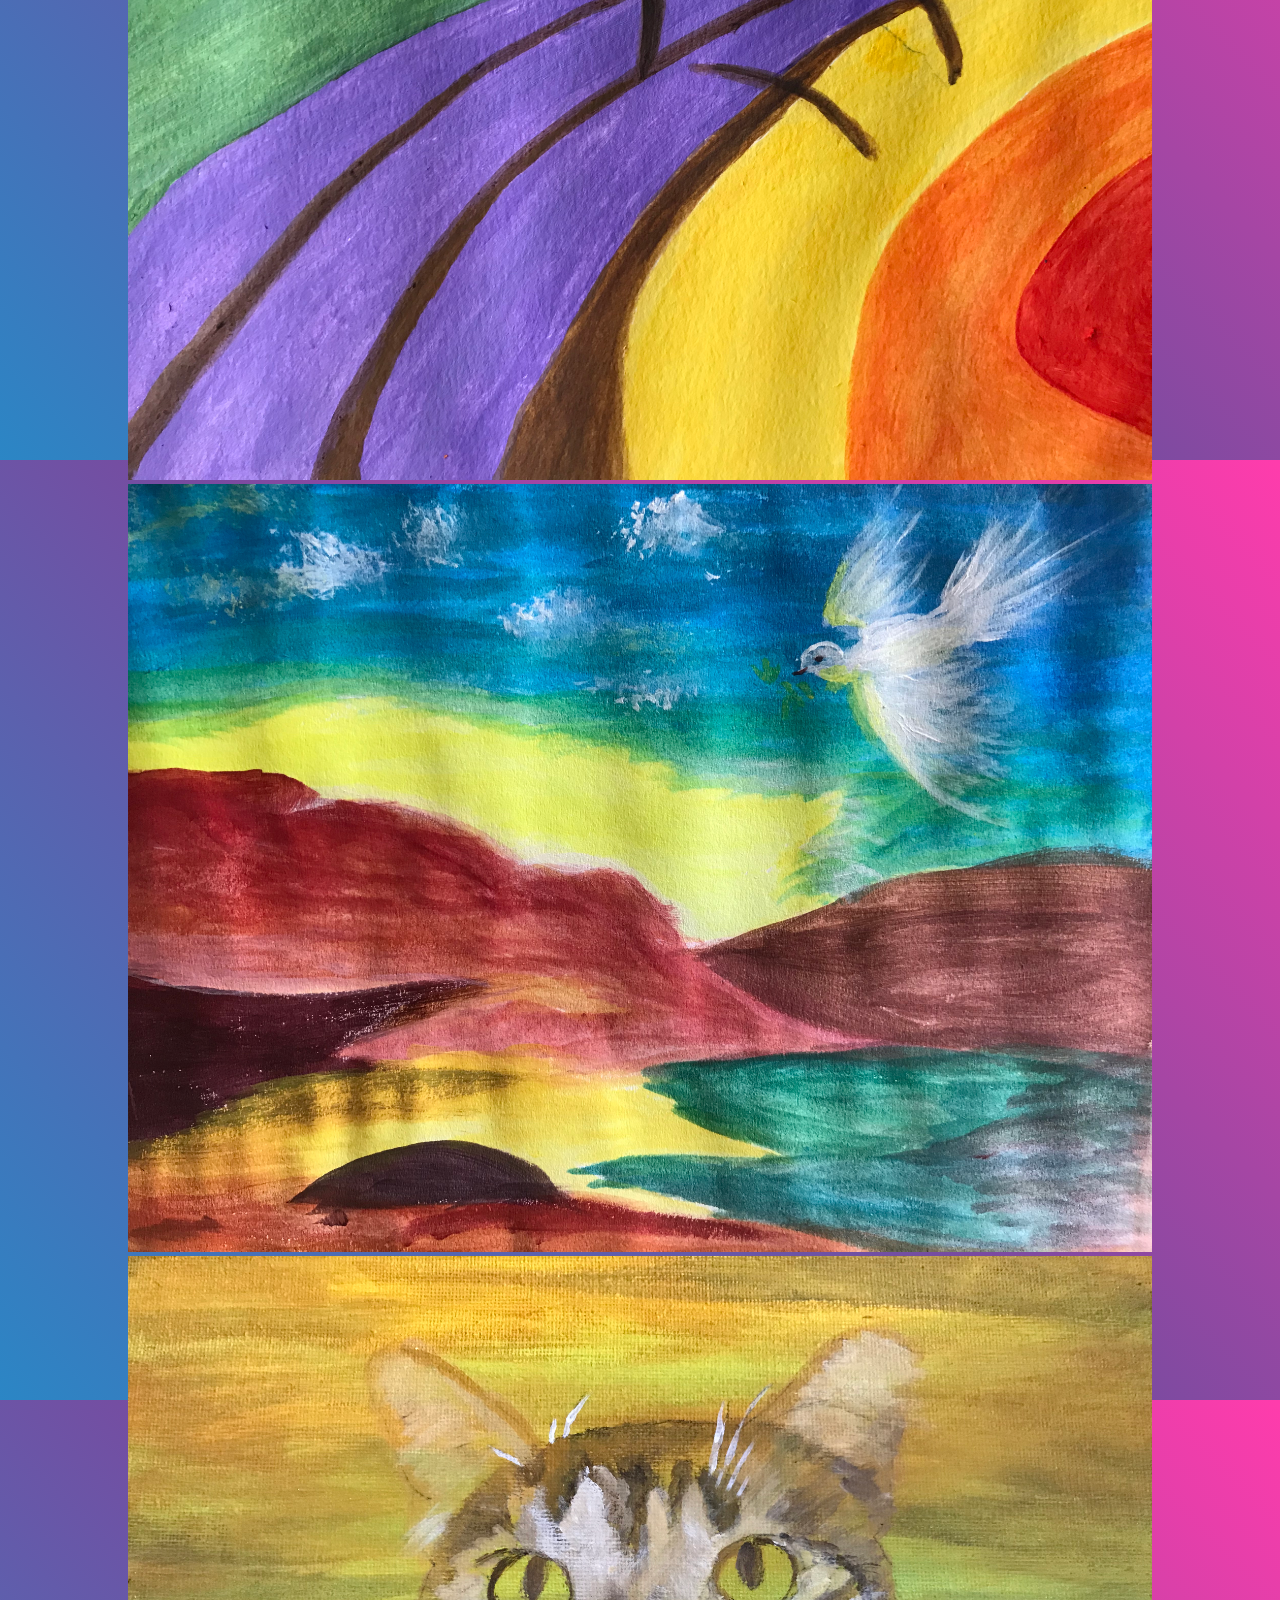
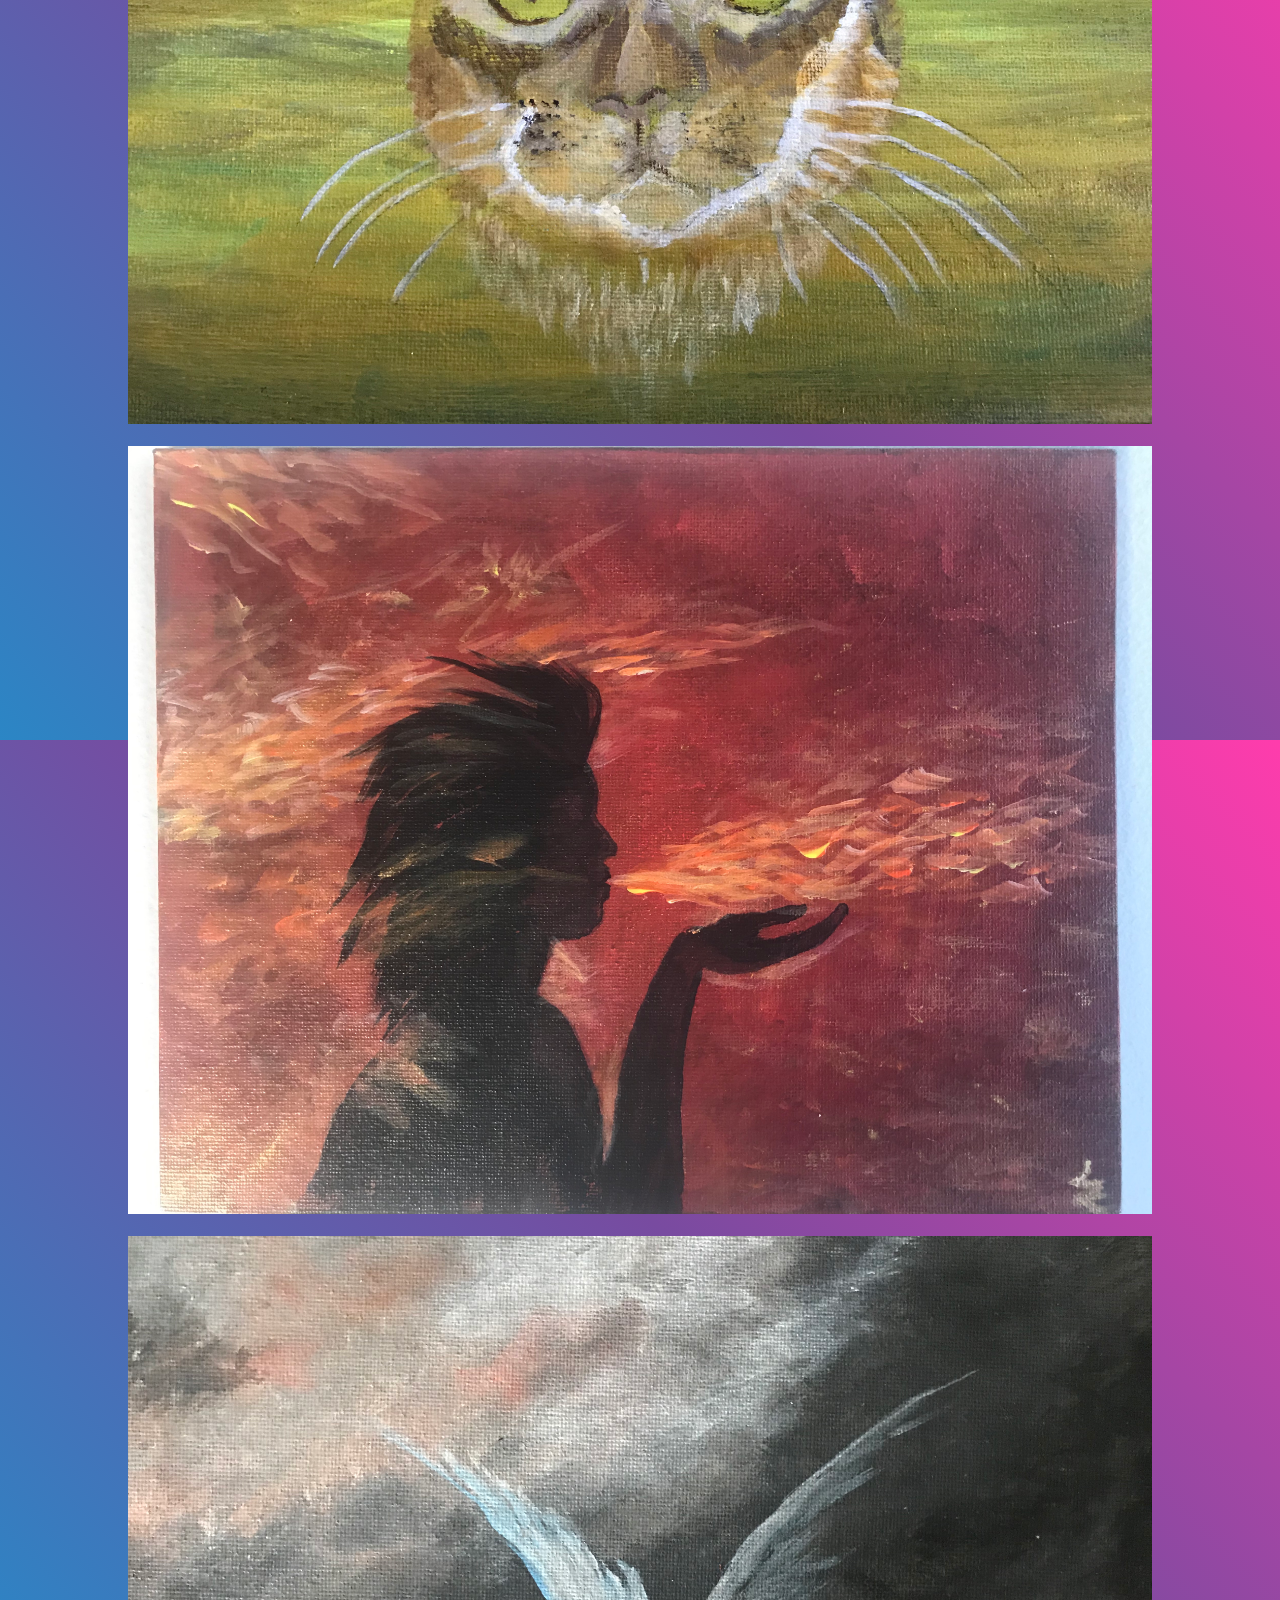
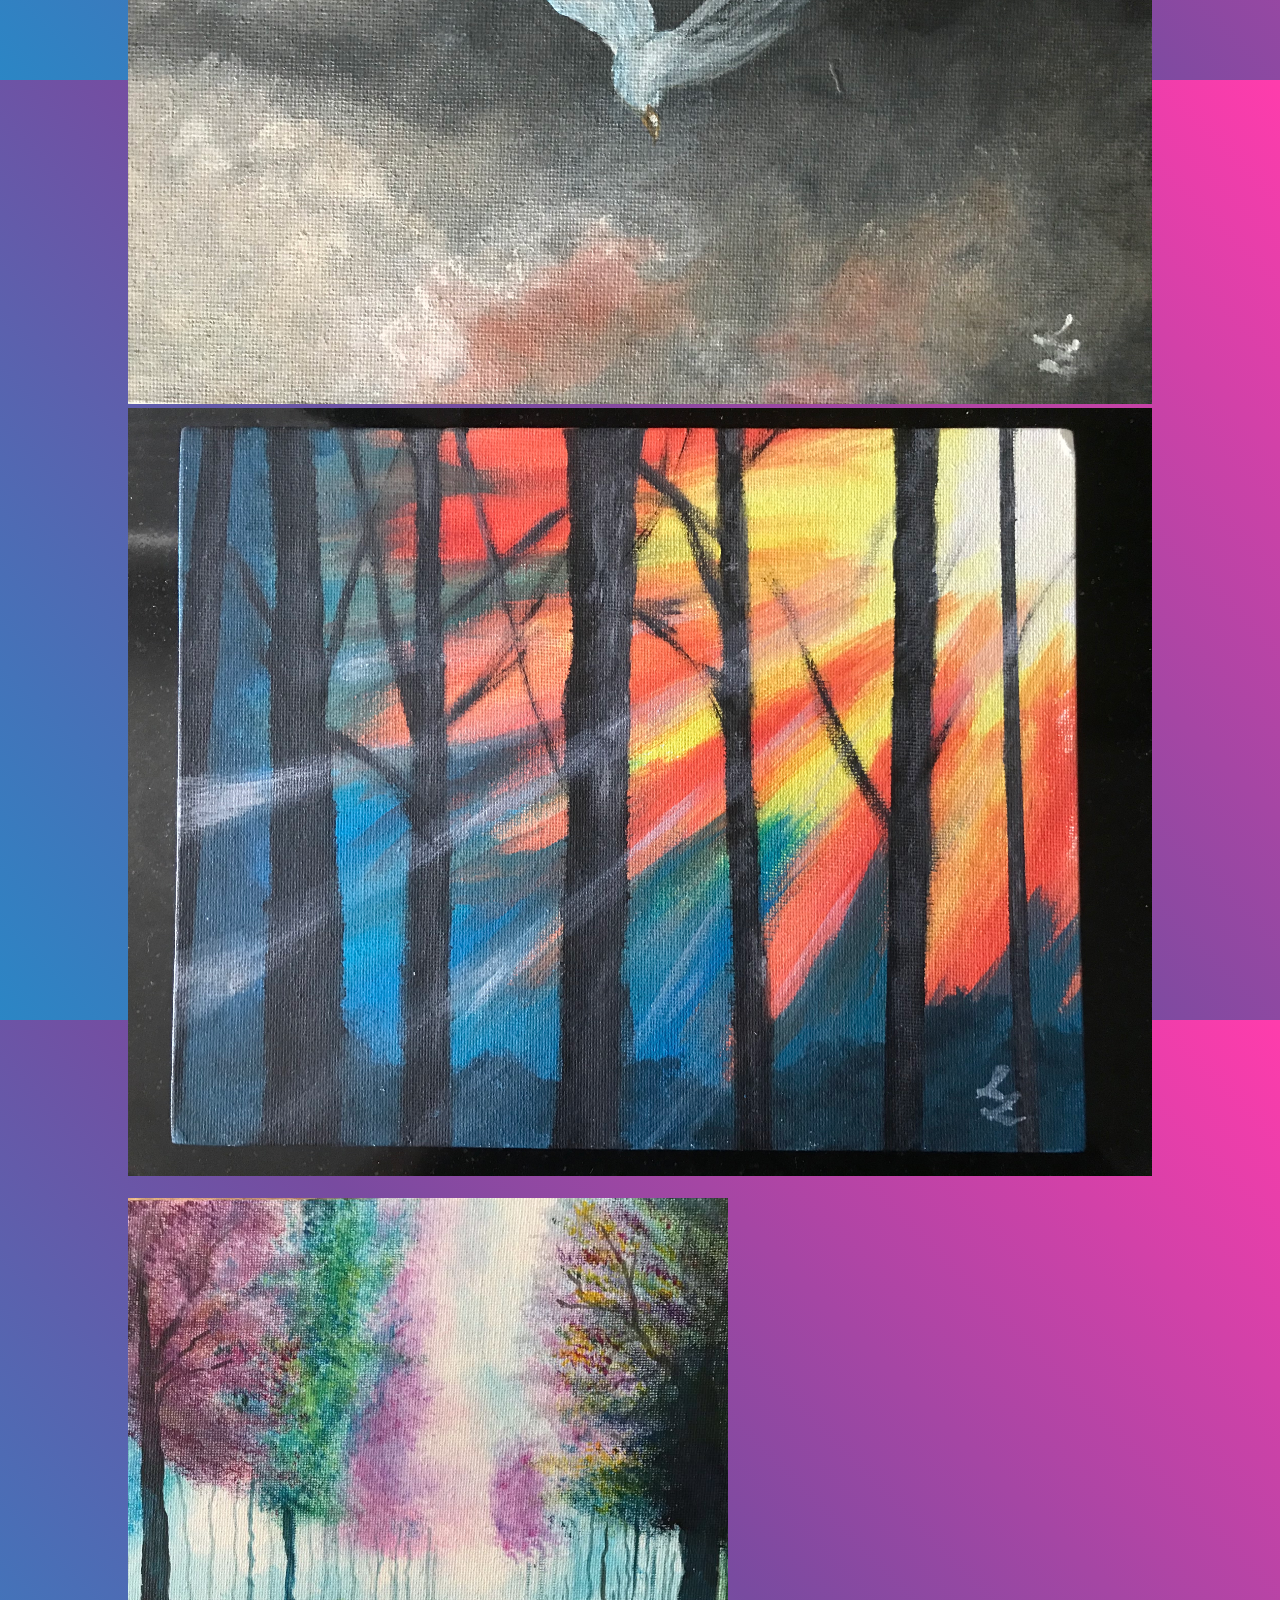
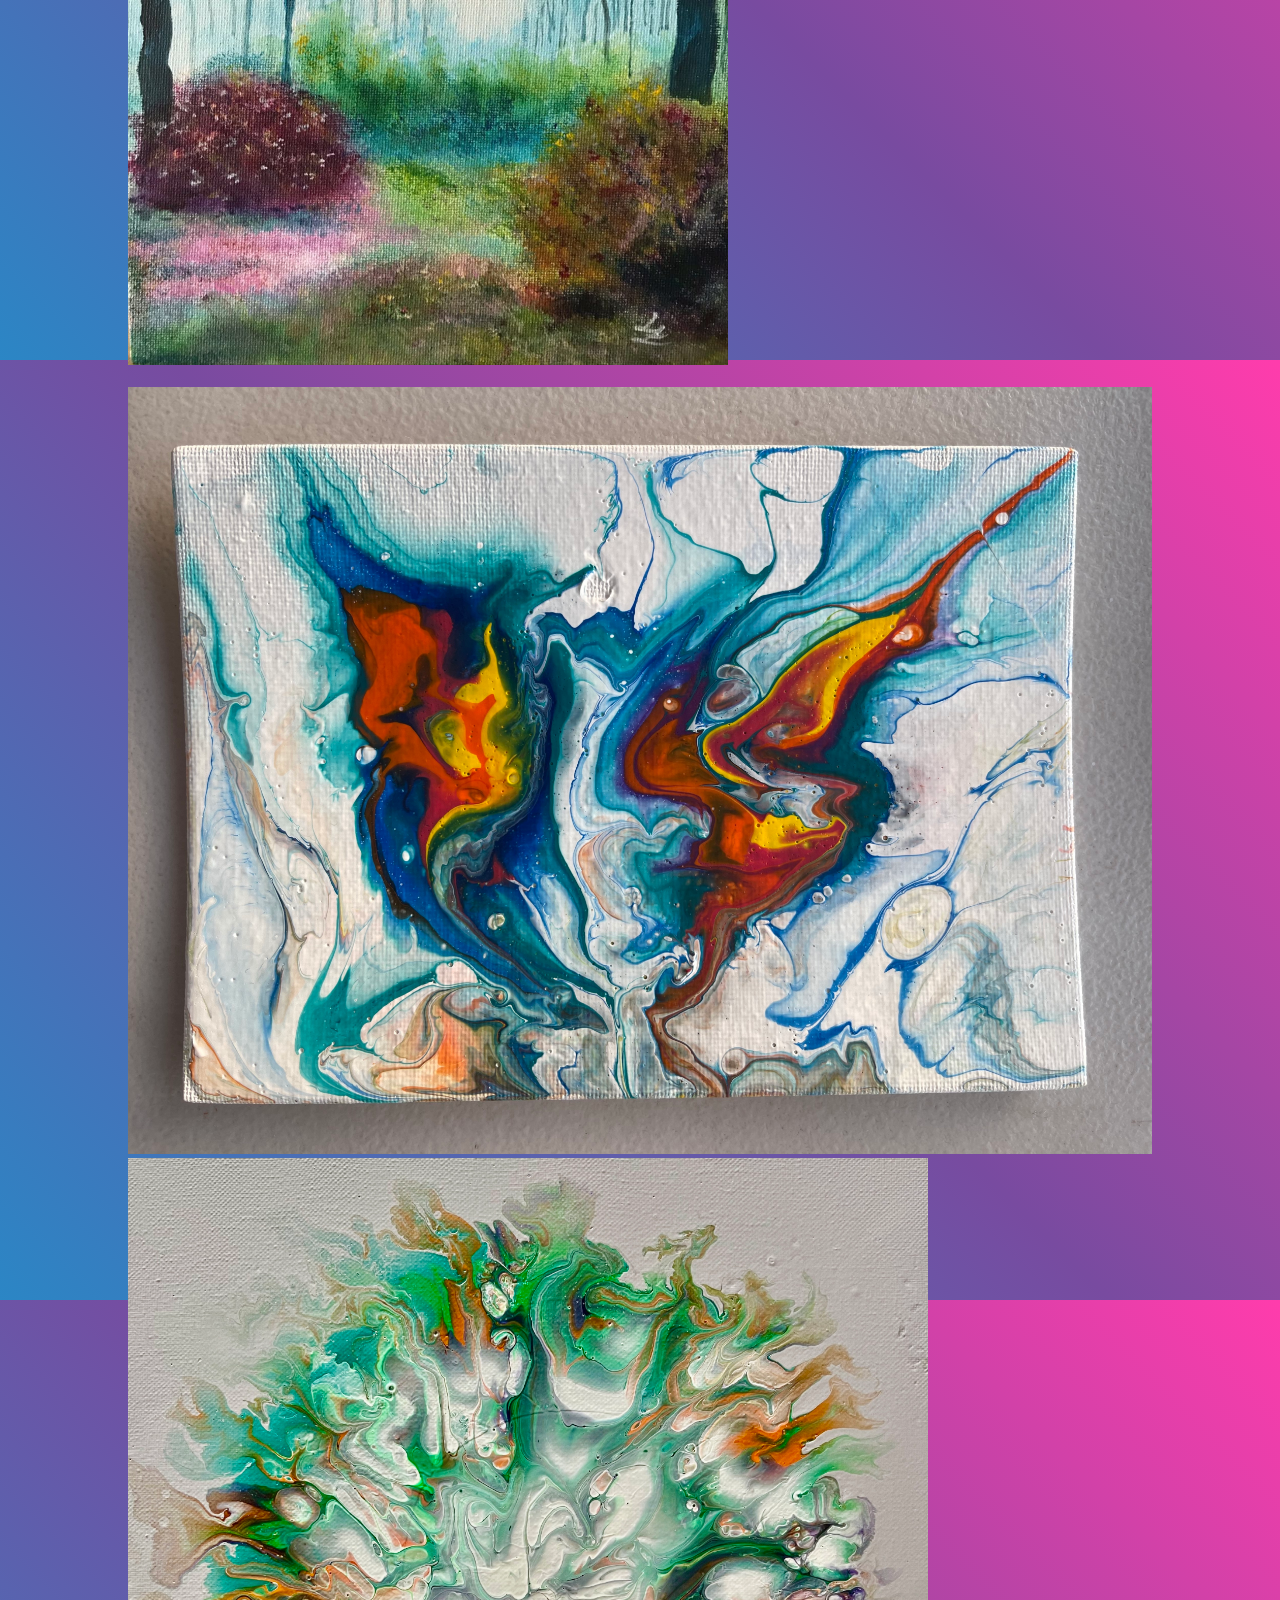
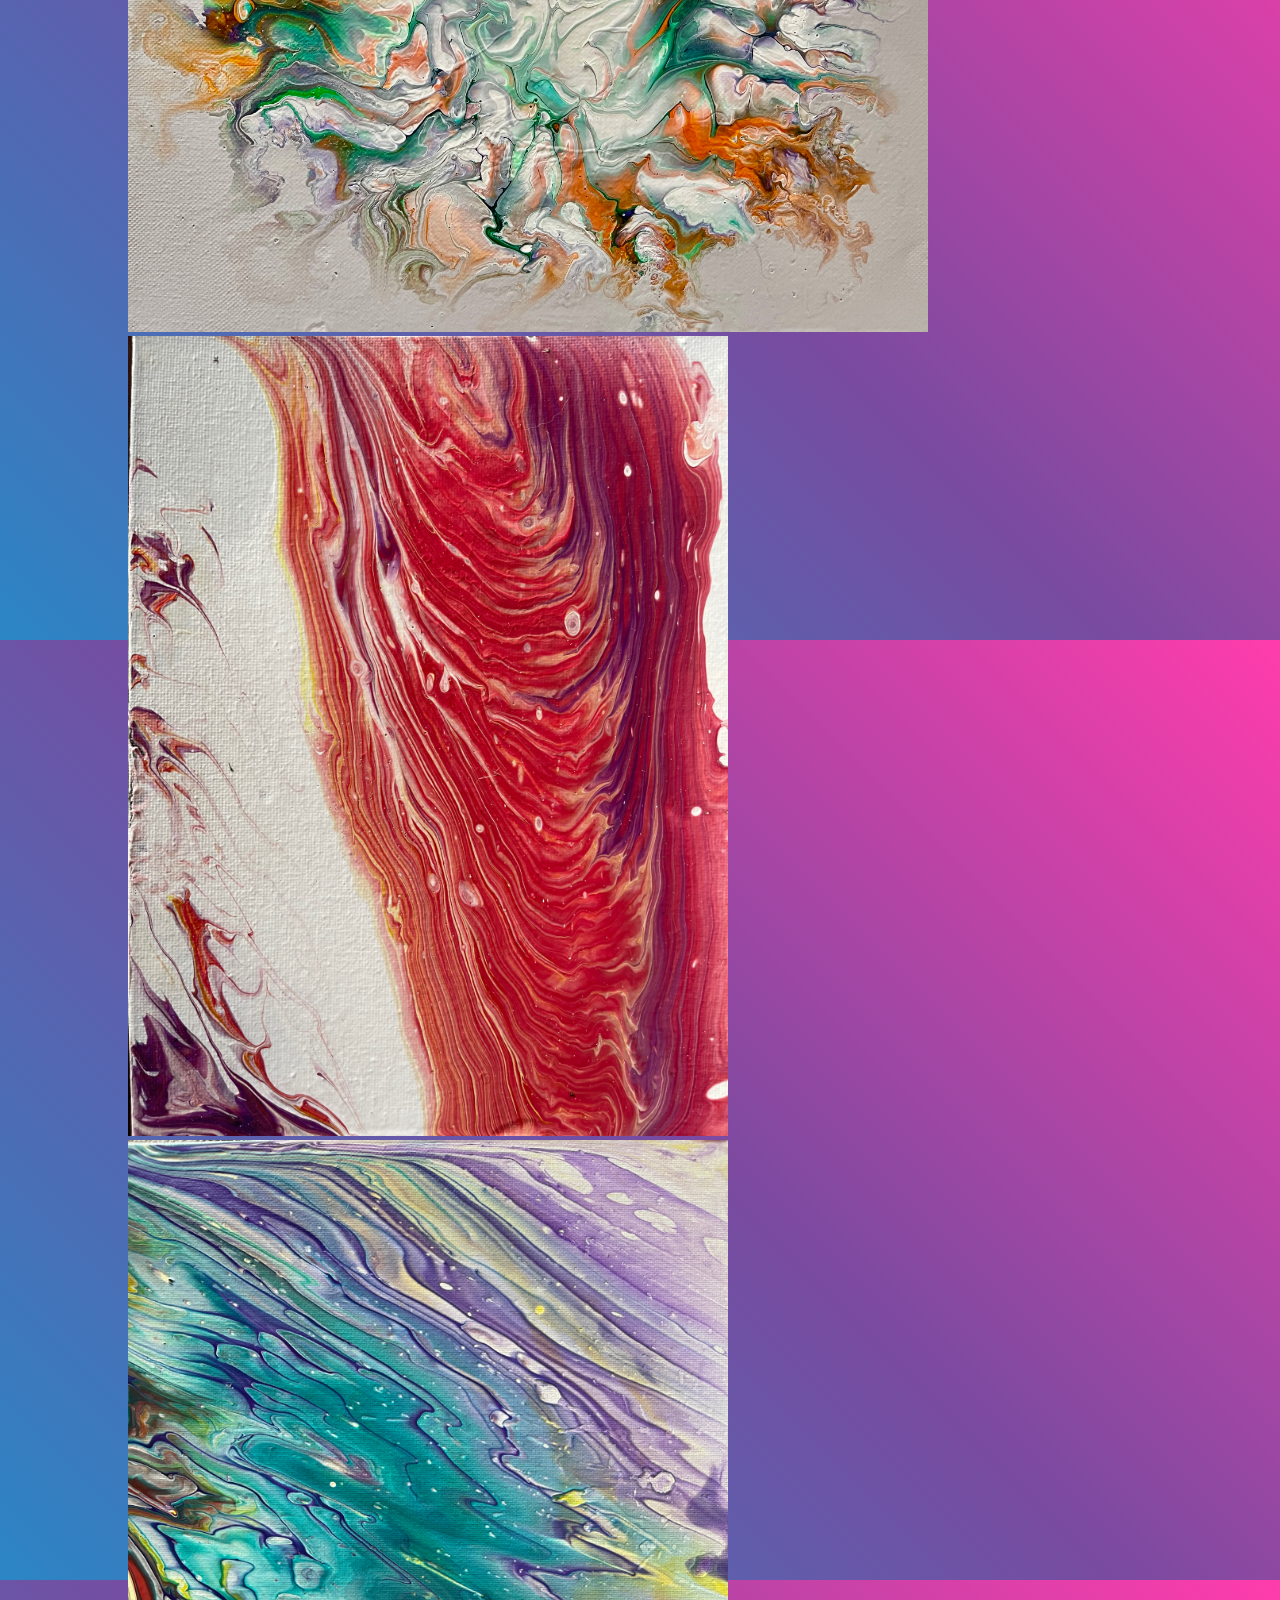
==== commit 6f9c2954: "Updated the display html lizp1.html with size info" ====
--- a/lizp1.html
+++ b/lizp1.html
@@ -46,100 +46,100 @@
     <img src="https://images.unsplash.com/photo-1477420086945-b99c643e8a3d?dpr=1&auto=format&fit=crop&w=900&h=450&q=80&cs=tinysrgb&crop=" alt="">
   </div> -->
   <div>
-    <img src="./img/IMG_1612.JPG" width="1024" height="964" alt="">
+    <img src="./img/IMG_1612.JPG" width="900" alt="">
   </div>
   <div>
-    <img src="./img/IMG_1857.JPG" width="1024" height="964" alt="">
+    <img src="./img/IMG_1857.JPG" width="1024" alt="">
   </div>
   <div>
-    <img src="./img/IMG_1944.JPG" width="1024" height="964" alt="">
+    <img src="./img/IMG_1944.JPG" width="600" alt="">
   </div>
   <div>
-    <img src="./img/IMG_2176.JPG" width="1024" height="964" alt="">
+    <img src="./img/IMG_2176.JPG" width="1024" alt="">
   </div>
   <div>
-    <img src="./img/IMG_2177.JPG" width="1024" height="964" alt="">
+    <img src="./img/IMG_2177.JPG" width="1024" alt="">
   </div>
   <div>
-    <img src="./img/IMG_2178.JPG" width="1024" height="964" alt="">
+    <img src="./img/IMG_2178.JPG" width="1024" alt="">
   </div>
   <div>
-    <img src="./img/IMG_2204.JPG" width="1024" height="964"  alt="">
+    <img src="./img/IMG_2204.JPG" width="850" alt="">
   </div>
   <div>
-    <img src="./img/IMG_2222.JPG" width="1024" height="964" alt="">
+    <img src="./img/IMG_2222.JPG" width="1024" alt="">
   </div>
   <div>
-    <img src="./img/IMG_2256.JPG" width="1024" height="964" alt="">
+    <img src="./img/IMG_2256.JPG" width="1024" alt="">
   </div>
   <div>
-    <img src="./img/IMG_2257.JPG" width="1024" height="964" alt="">
+    <img src="./img/IMG_2257.JPG" width="1024" alt="">
   </div>
   <div>
-    <img src="./img/IMG_2441.JPG" width="1024" height="964" alt="">
+    <img src="./img/IMG_2441.JPG" width="1024" alt="">
   </div>
   <div>
-    <img src="./img/IMG_2623.JPG" width="1024" height="964" alt="">
+    <img src="./img/IMG_2623.JPG" width="1024" alt="">
   </div>
   <div>
-    <img src="./img/IMG_3027.JPG" width="1024" height="964" alt="">
+    <img src="./img/IMG_3027.JPG" width="1024" alt="">
   </div>
   <div>
-    <img src="./img/IMG_3120.JPG" width="1024" height="964" alt="">
+    <img src="./img/IMG_3120.JPG" width="1024" alt="">
   </div>
   <div>
-    <img src="./img/IMG_3227.JPG" width="1024" height="964" alt="">
+    <img src="./img/IMG_3227.JPG" width="1024" alt="">
   </div>
   <div>
-    <img src="./img/IMG_3341.JPG" width="1024" height="964" alt="">
+    <img src="./img/IMG_3341.JPG" width="1024" alt="">
   </div>
   <div>
-    <img src="./img/IMG_3557.JPG" width="1024" height="964" alt="">
+    <img src="./img/IMG_3557.JPG" width="1024" alt="">
   </div>
   <div>
-    <img src="./img/IMG_3621.JPG" width="1024" height="964" alt="">
+    <img src="./img/IMG_3621.JPG" width="1024" alt="">
   </div>
   <div>
-    <img src="./img/IMG_4024.JPG" width="1024" height="964" alt="">
+    <img src="./img/IMG_4024.JPG" width="1024" alt="">
   </div>
   <div>
-    <img src="./img/IMG_4128.JPG" width="1024" height="964" alt="">
+    <img src="./img/IMG_4128.JPG" width="600" alt="">
   </div>
   <div>
-    <img src="./img/IMG_4941.JPG" width="1024" height="964" alt="">
+    <img src="./img/IMG_4941.JPG" width="1024" alt="">
   </div>
   <div>
-    <img src="./img/IMG_7498.jpg" width="1024" height="964" alt="">
+    <img src="./img/IMG_7498.jpg" width="1024" alt="">
   </div>
   <div>
-    <img src="./img/cr3.jpeg" width="1024" height="964" alt="">
+    <img src="./img/cr3.jpeg" width="800" alt="">
   </div>
   <div>
-    <img src="./img/IMG_8345.jpeg" width="1024" height="964" alt="">
+    <img src="./img/IMG_8345.jpeg" width="600" alt="">
   </div>
   <div>
-    <img src="./img/IMG_8347.jpeg" width="1024" height="964" alt="">
+    <img src="./img/IMG_8347.jpeg" width="600" alt="">
   </div>
   <div>
-    <img src="./img/IMG_8348.jpeg" width="1024" height="964" alt="">
+    <img src="./img/IMG_8348.jpeg" width="600" alt="">
   </div>
   <div>
-    <img src="./img/IMG_8349.jpeg" width="1024" height="964" alt="">
+    <img src="./img/IMG_8349.jpeg" width="600" alt="">
   </div>
   <div>
-    <img src="./img/IMG_8350.jpeg" width="1024" height="964" alt="">
+    <img src="./img/IMG_8350.jpeg" width="600" alt="">
   </div>
   <div>
-    <img src="./img/IMG_8351.jpeg" width="1024" height="964" alt="">
+    <img src="./img/IMG_8351.jpeg" width="600" alt="">
   </div>
   <div>
-    <img src="./img/IMG_8353.jpeg" width="1024" height="964" alt="">
+    <img src="./img/IMG_8353.jpeg" width="600" alt="">
   </div>
   <div>
-    <img src="./img/IMG_8355.jpeg" width="1024" height="964" alt="">
+    <img src="./img/IMG_8355.jpeg" width="600" alt="">
   </div>
   <div>
-    <img src="./img/IMG_8356.jpeg" width="1024" height="964" alt="">
+    <img src="./img/IMG_8356.jpeg" width="600" alt="">
   </div>
 </div>
 <!-- partial -->
--- a/lizp1.css
+++ b/lizp1.css
@@ -8,7 +8,7 @@
   align-items: flex-start;
   justify-content: center;
   height: 100vh;
-  margin: 70px auto;
+  margin: 20px auto;
   overflow: hidden;
   background-color: #FF3CAC;
   background-image: linear-gradient(225deg, #FF3CAC 0%, #784BA0 50%, #2B86C5 100%);
@@ -123,4 +123,4 @@
 }
 .do-transition {
   animation: motion-blur 0.1s linear forwards, motion-blur 0.4s linear reverse forwards 0.1s;
-}+}
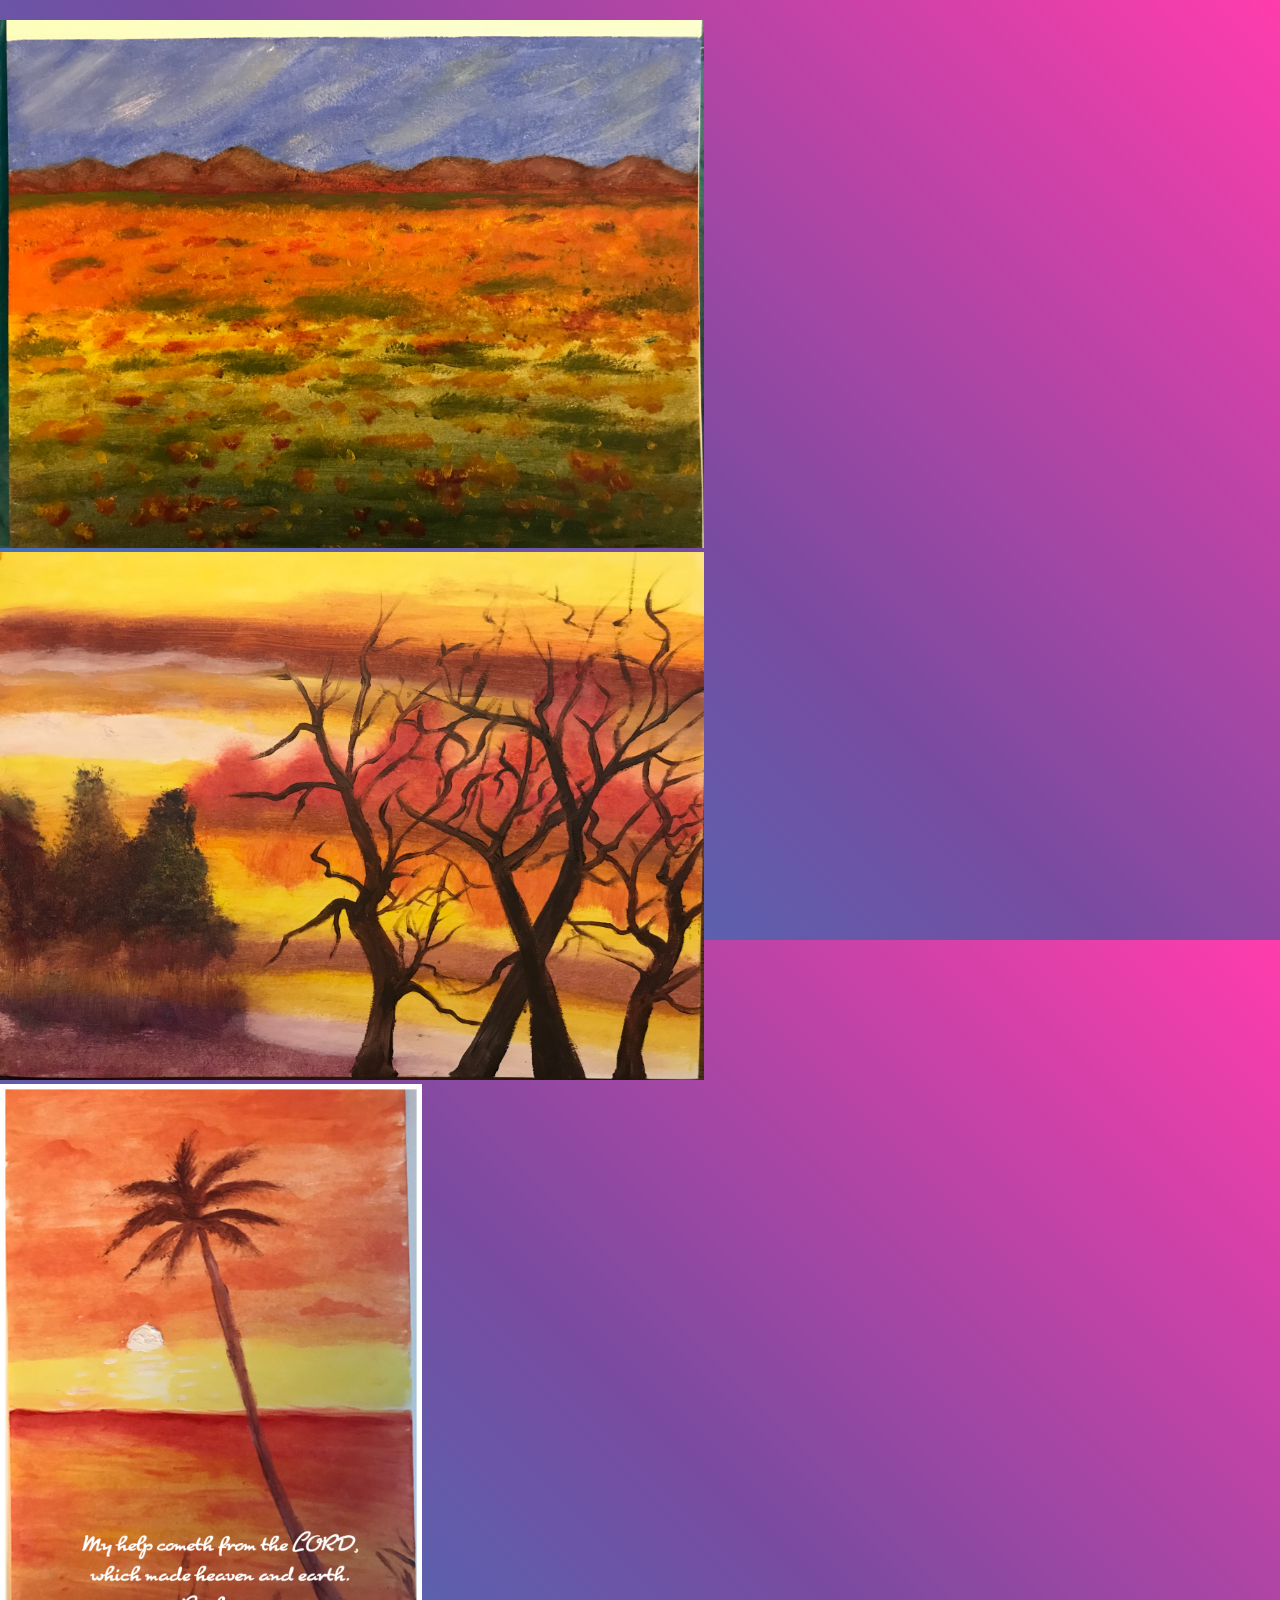
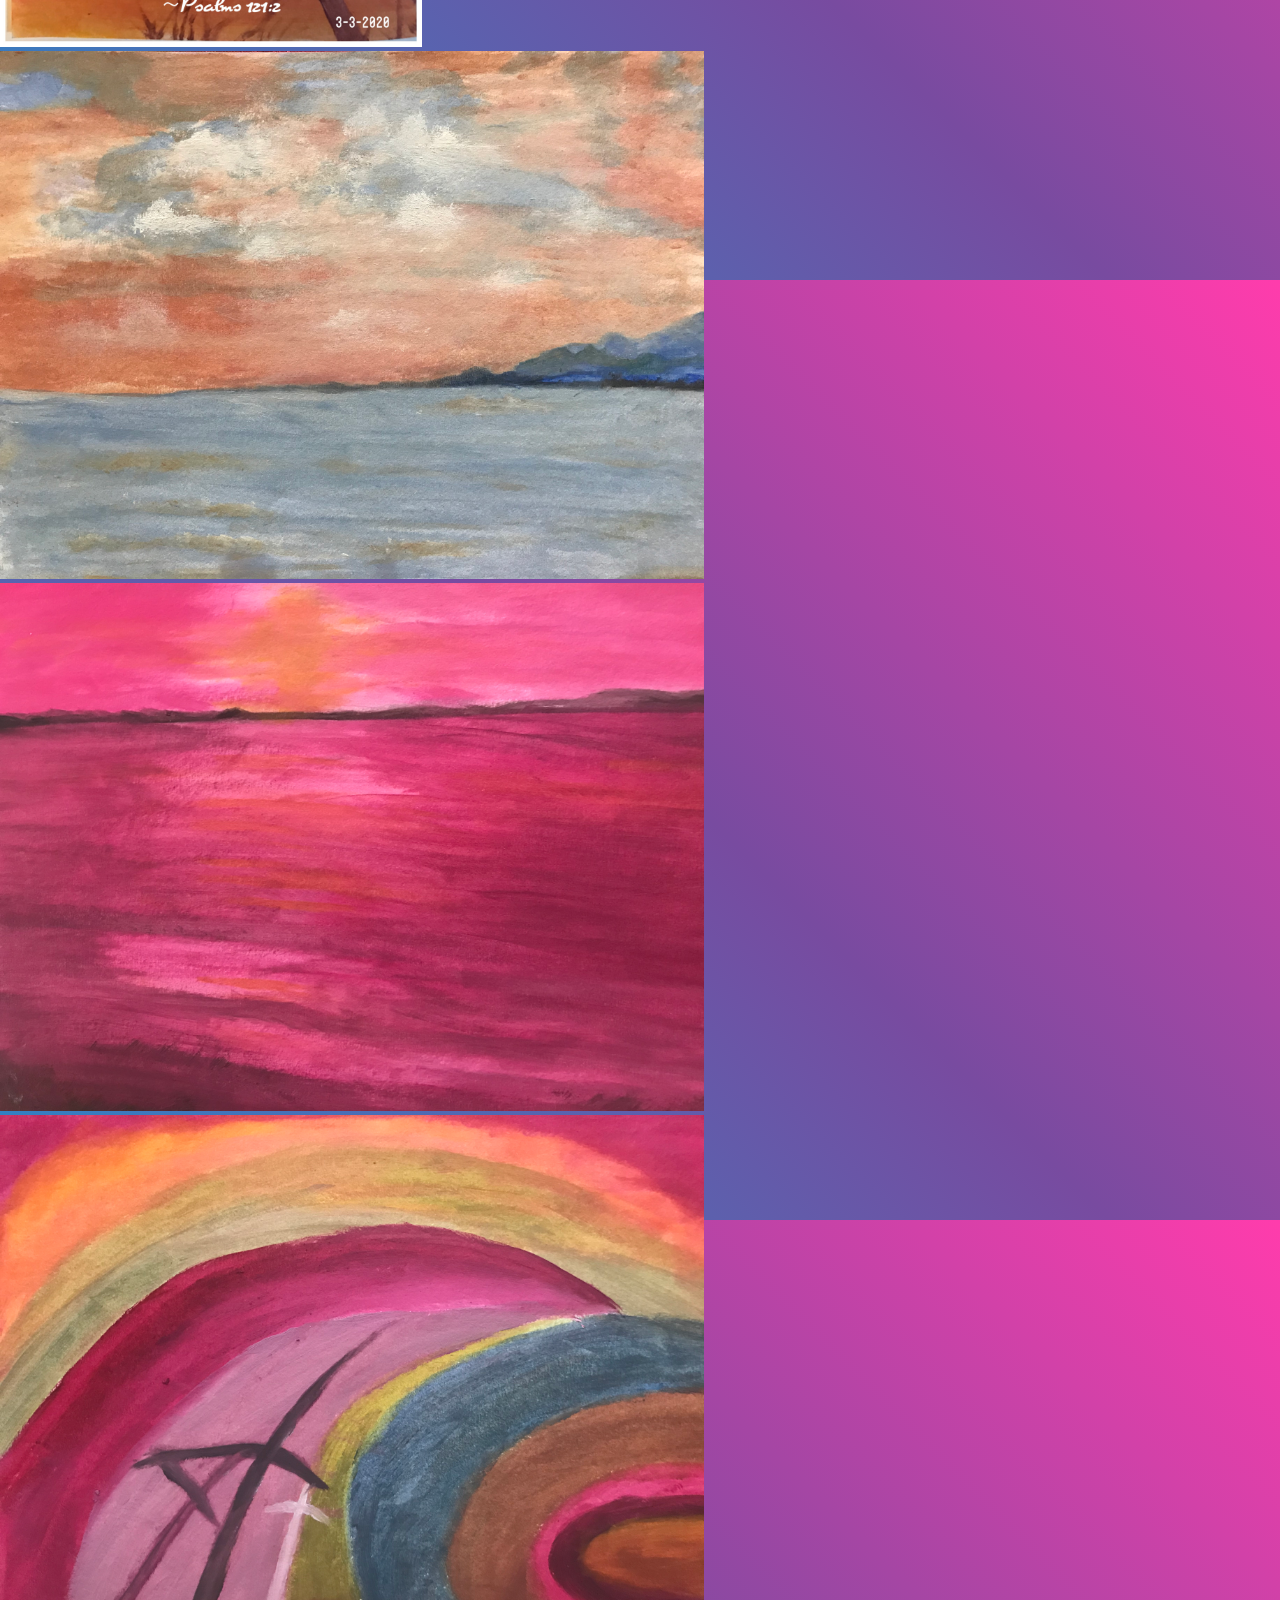
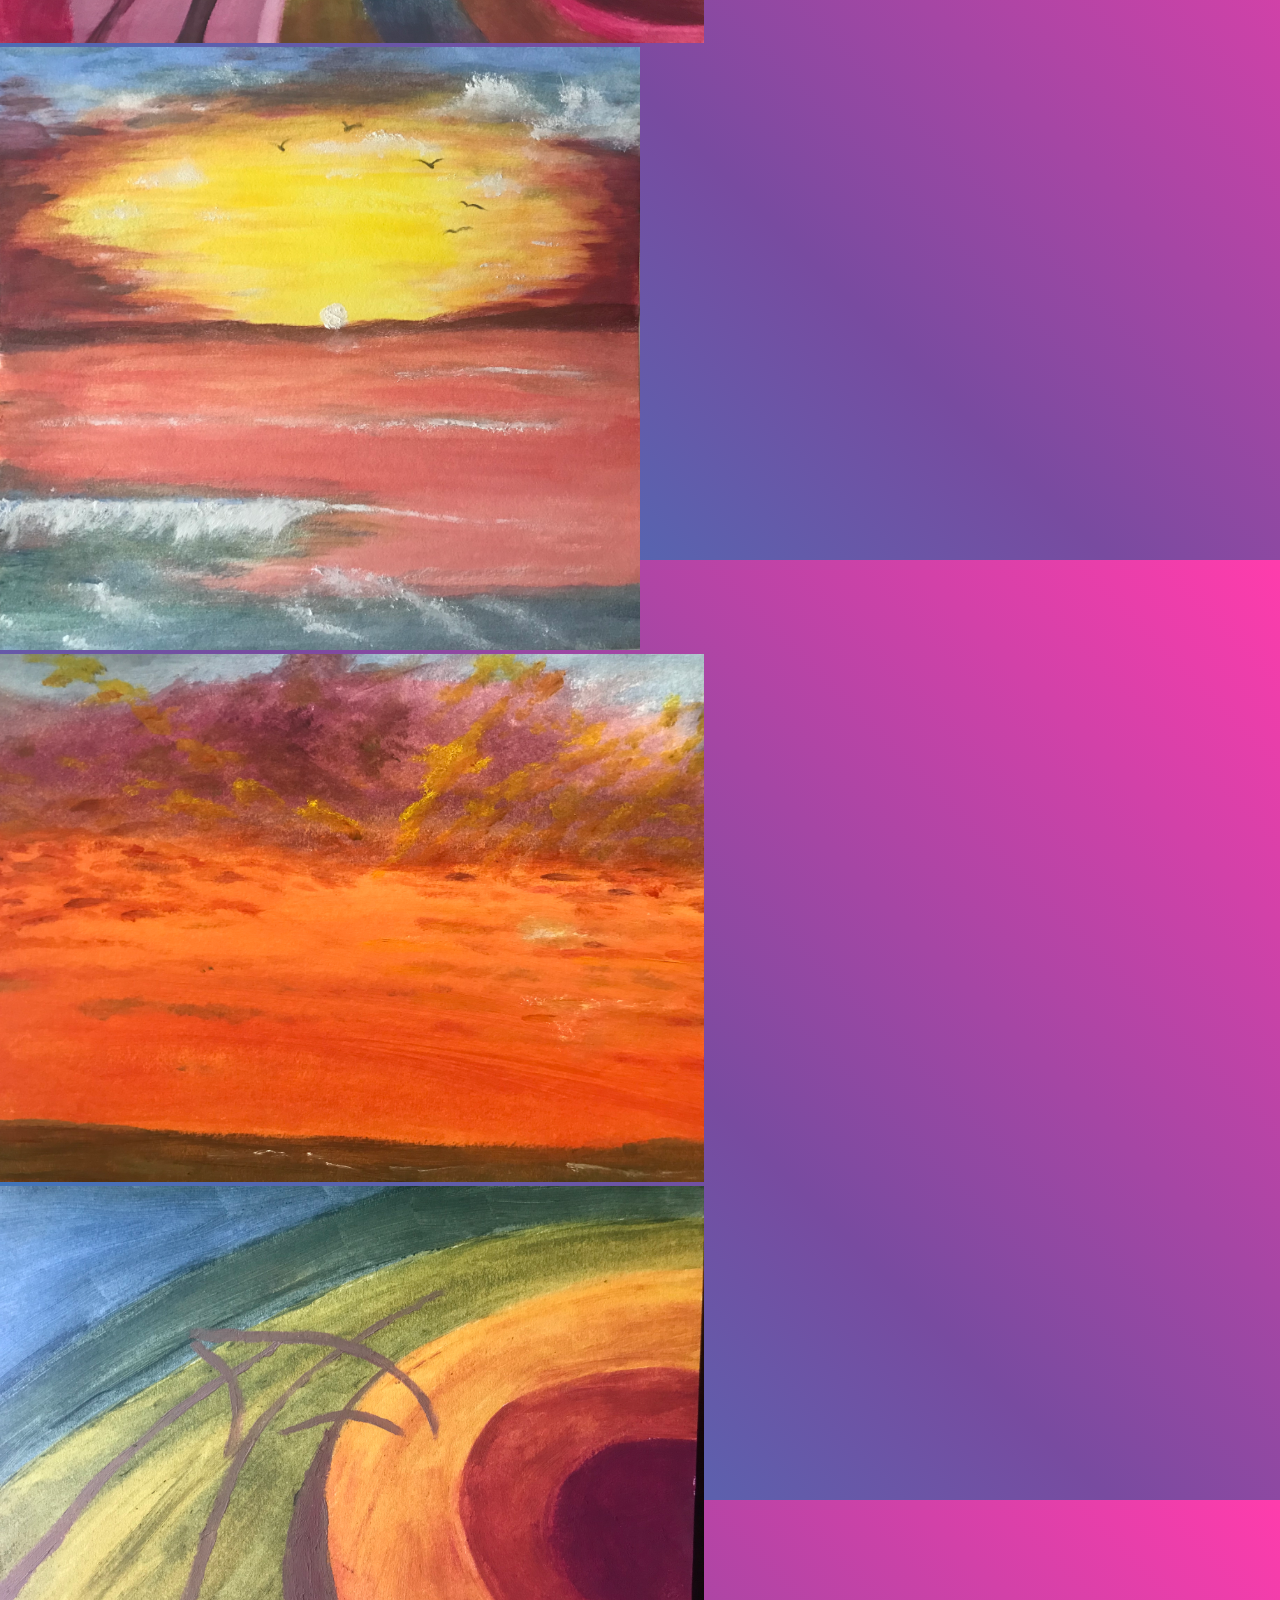
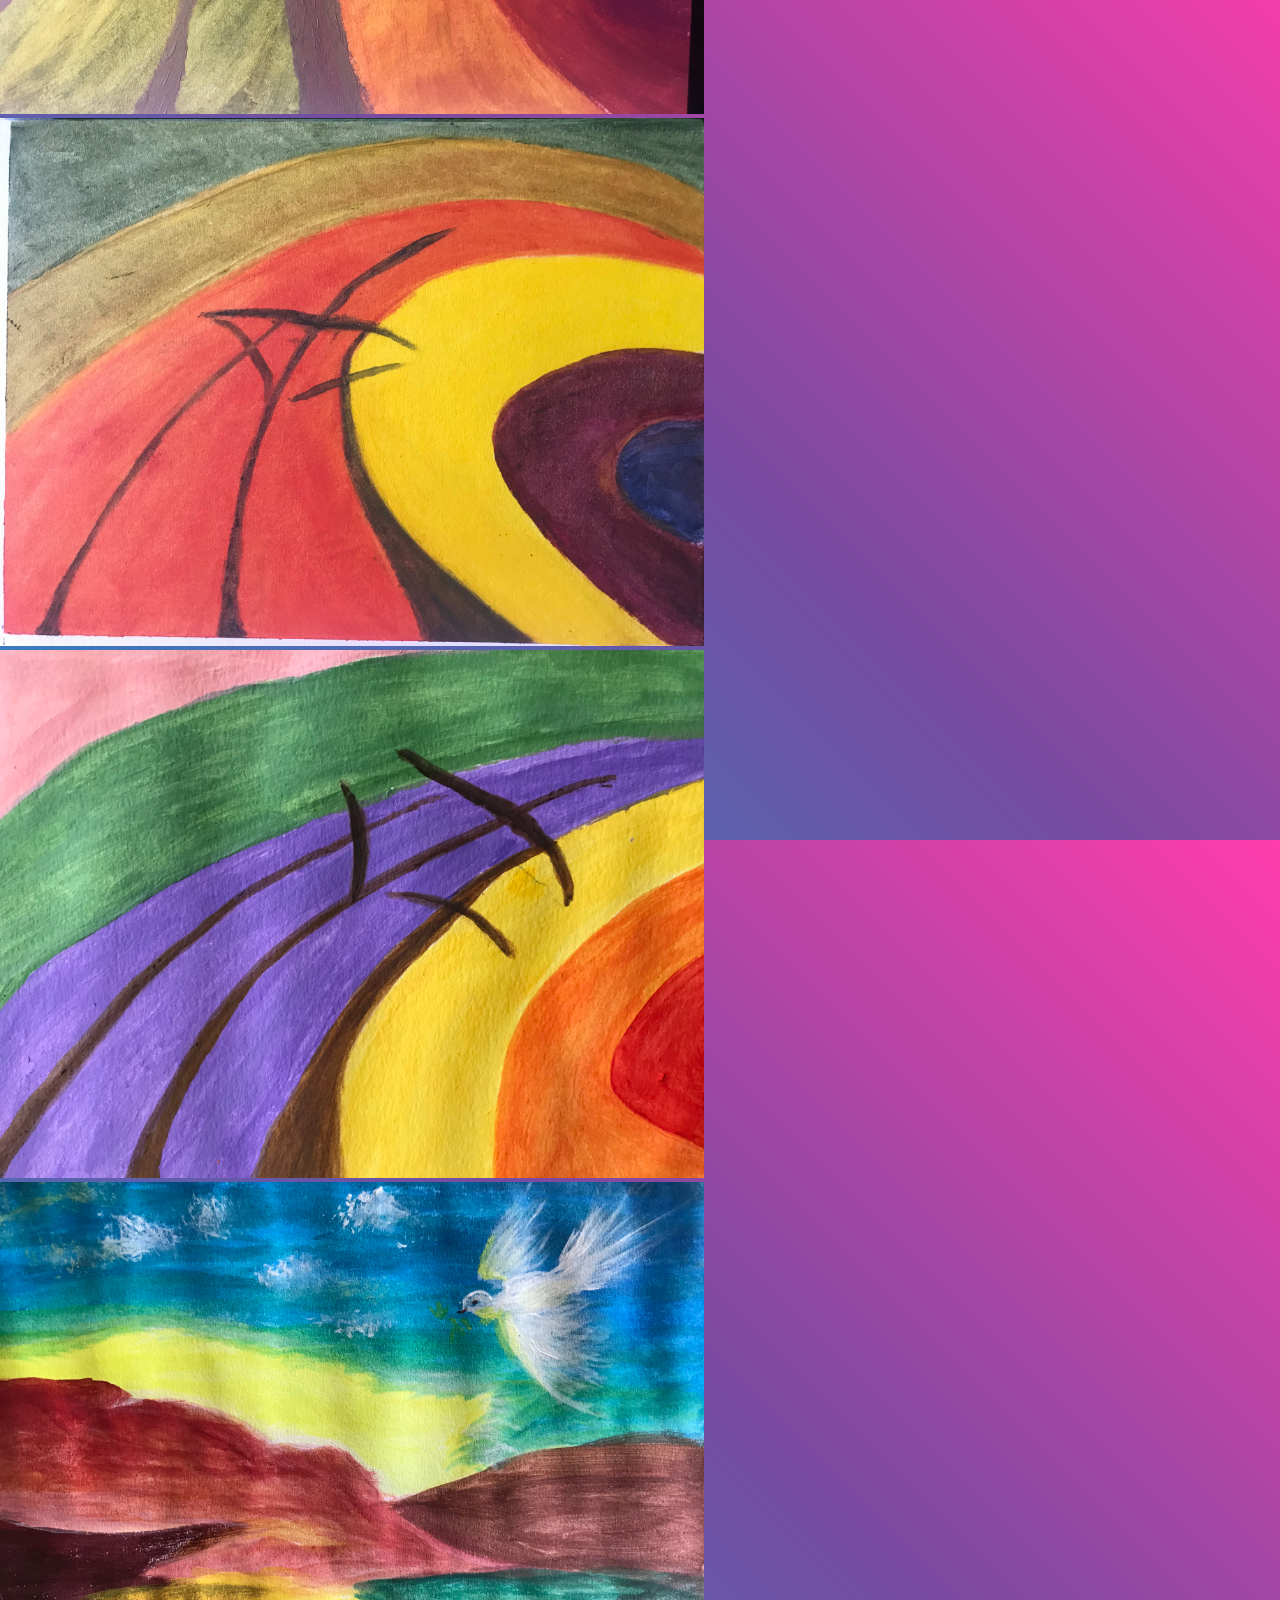
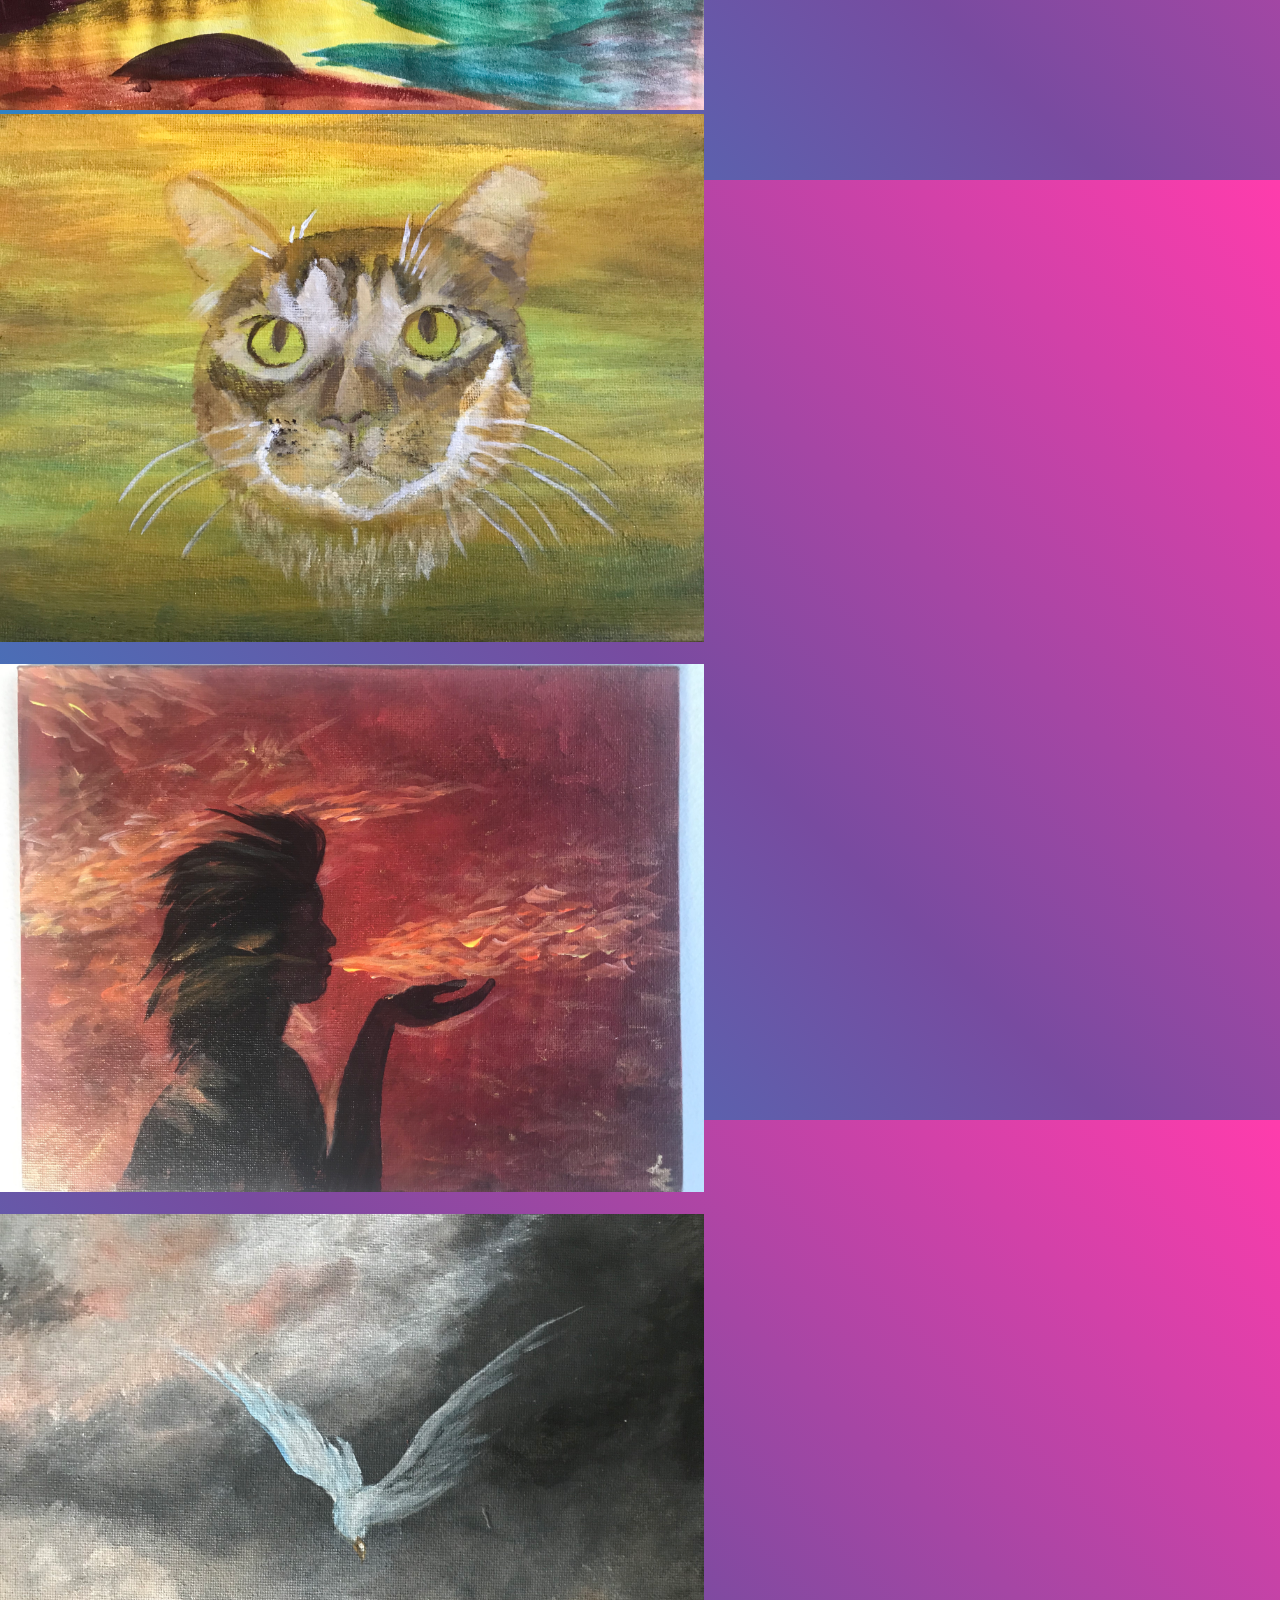
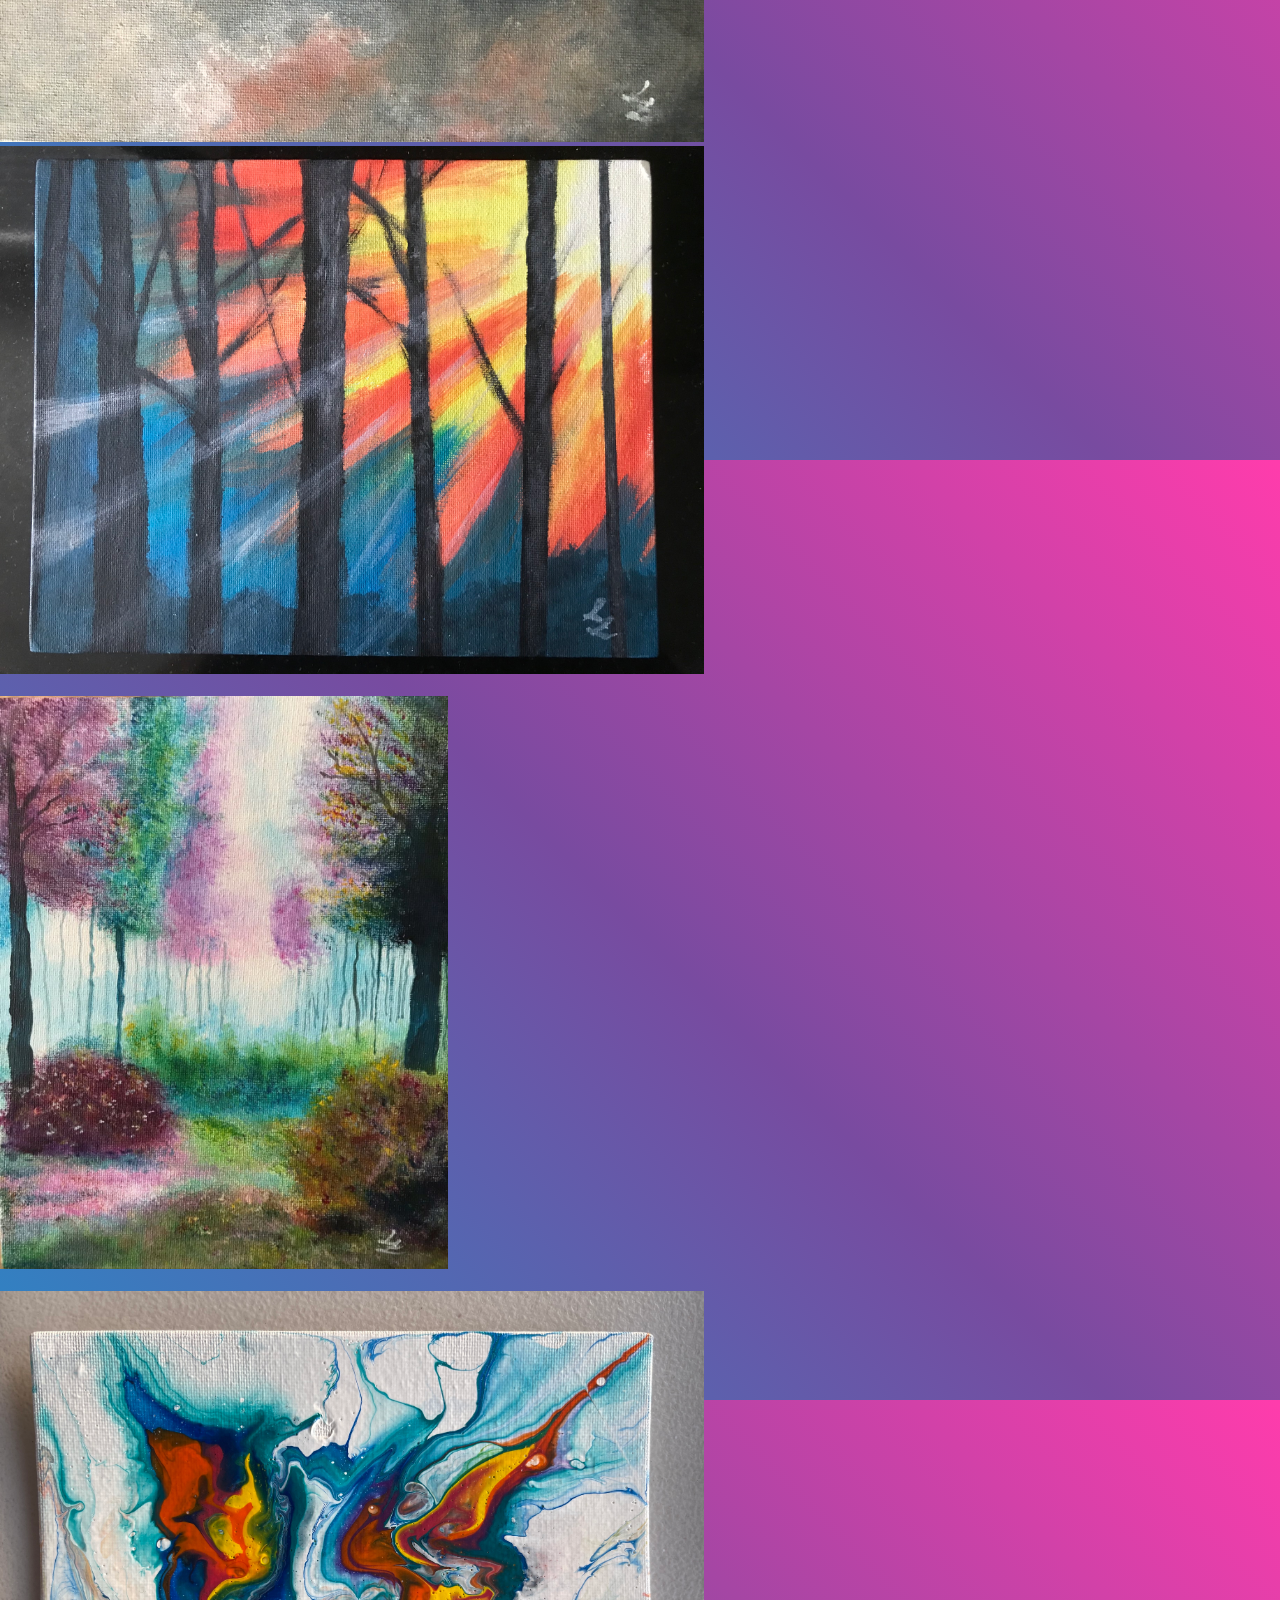
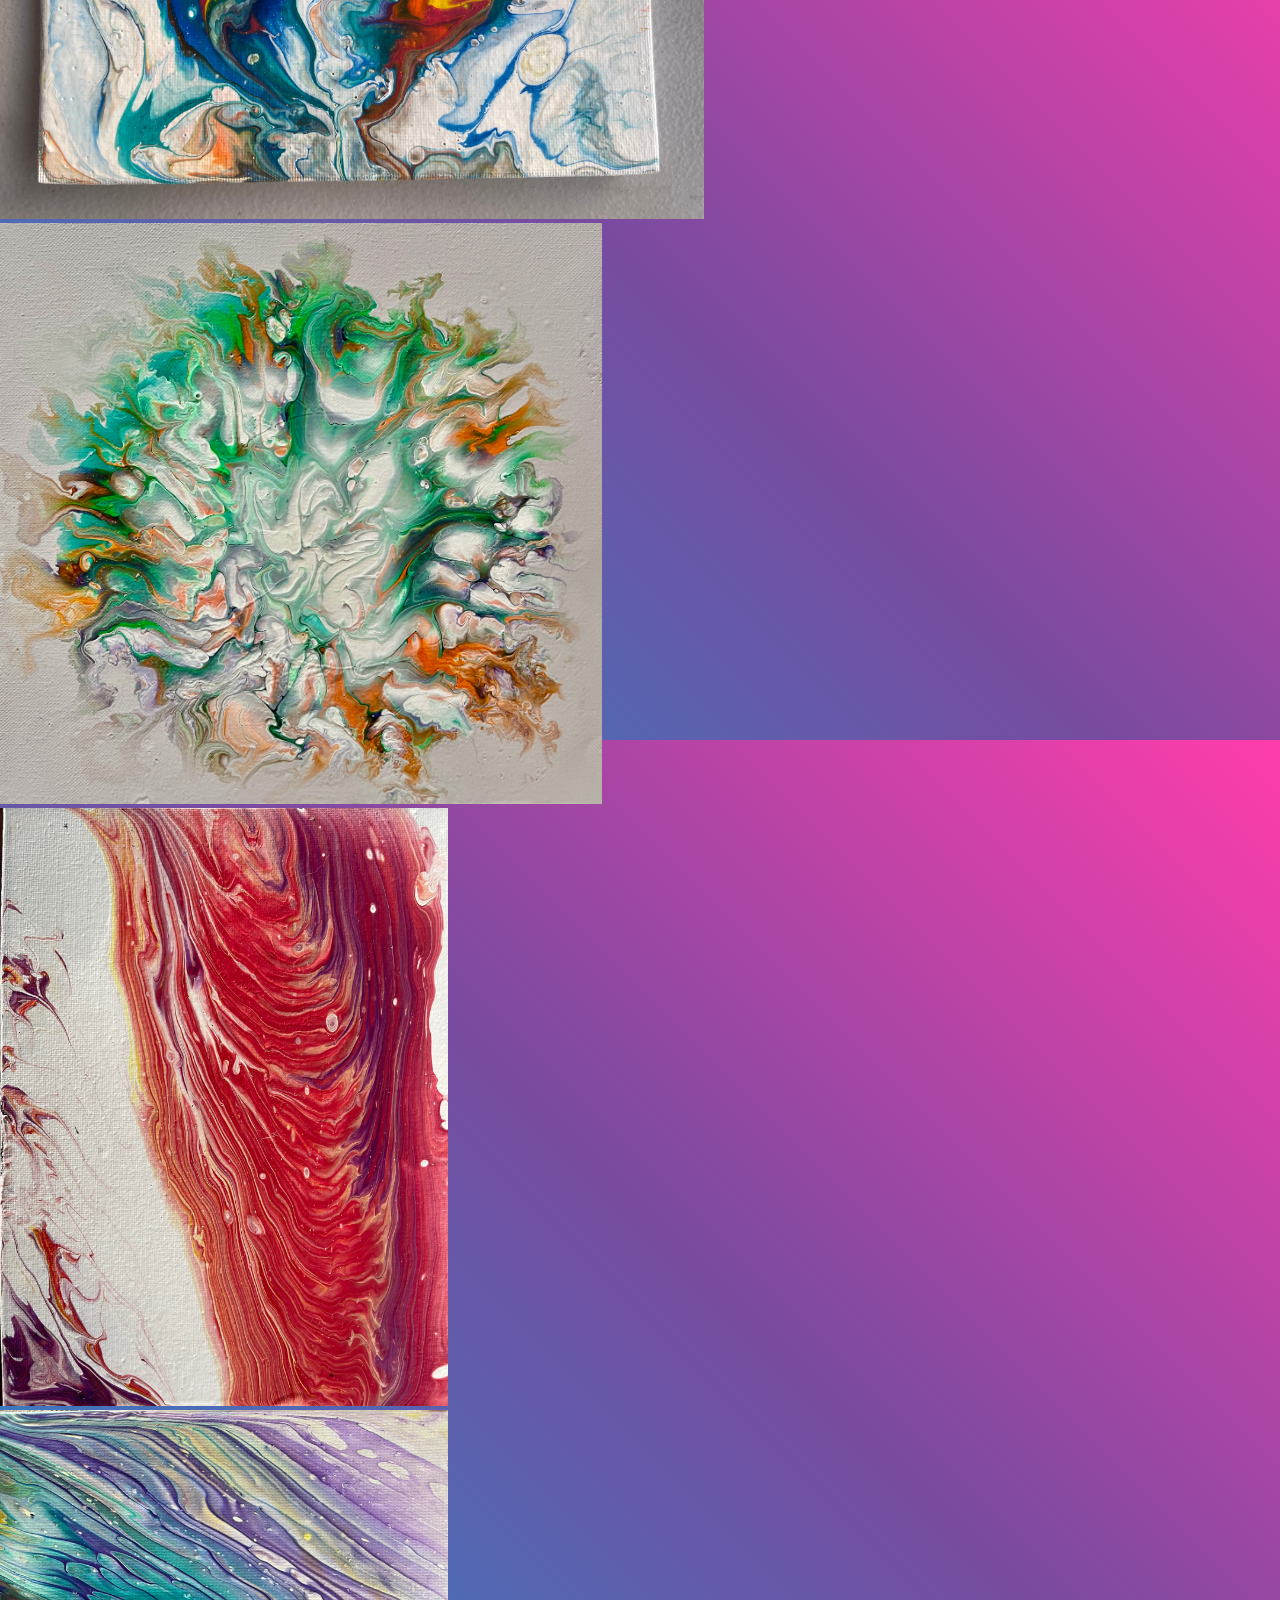
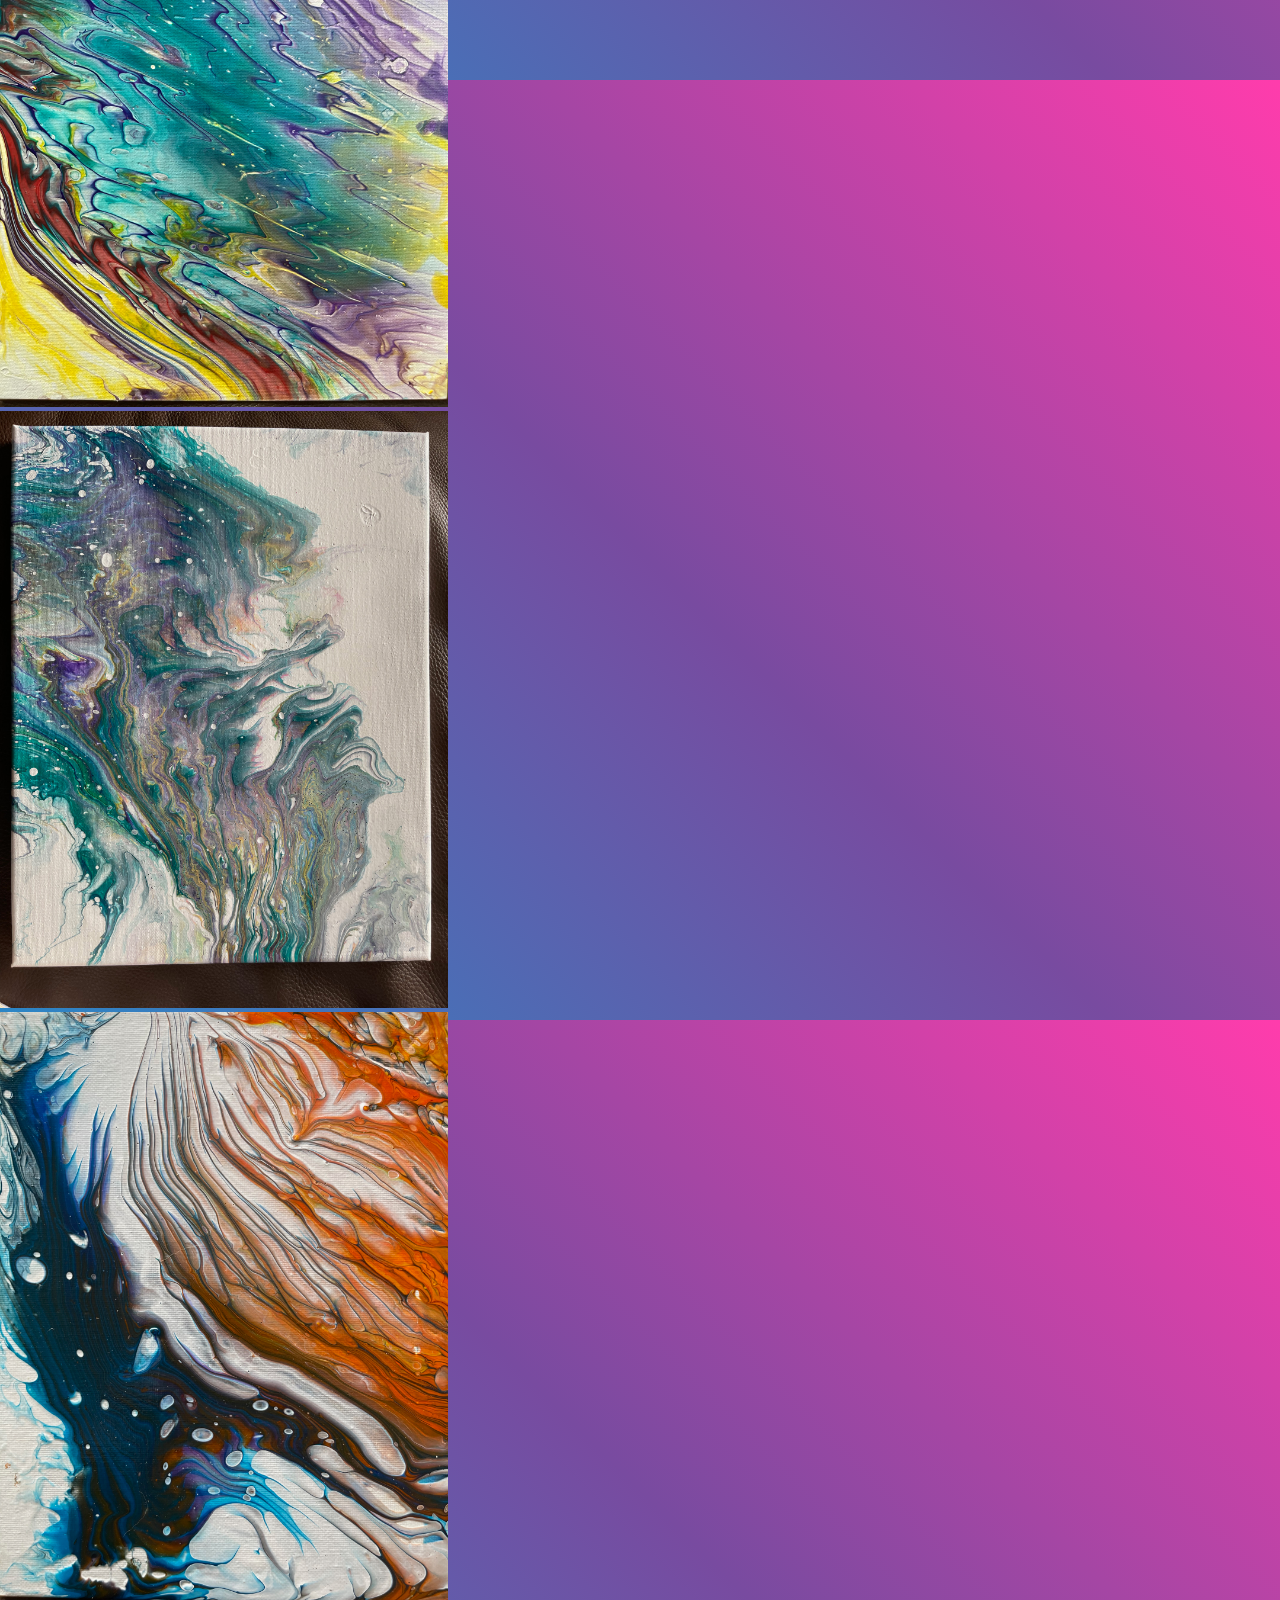
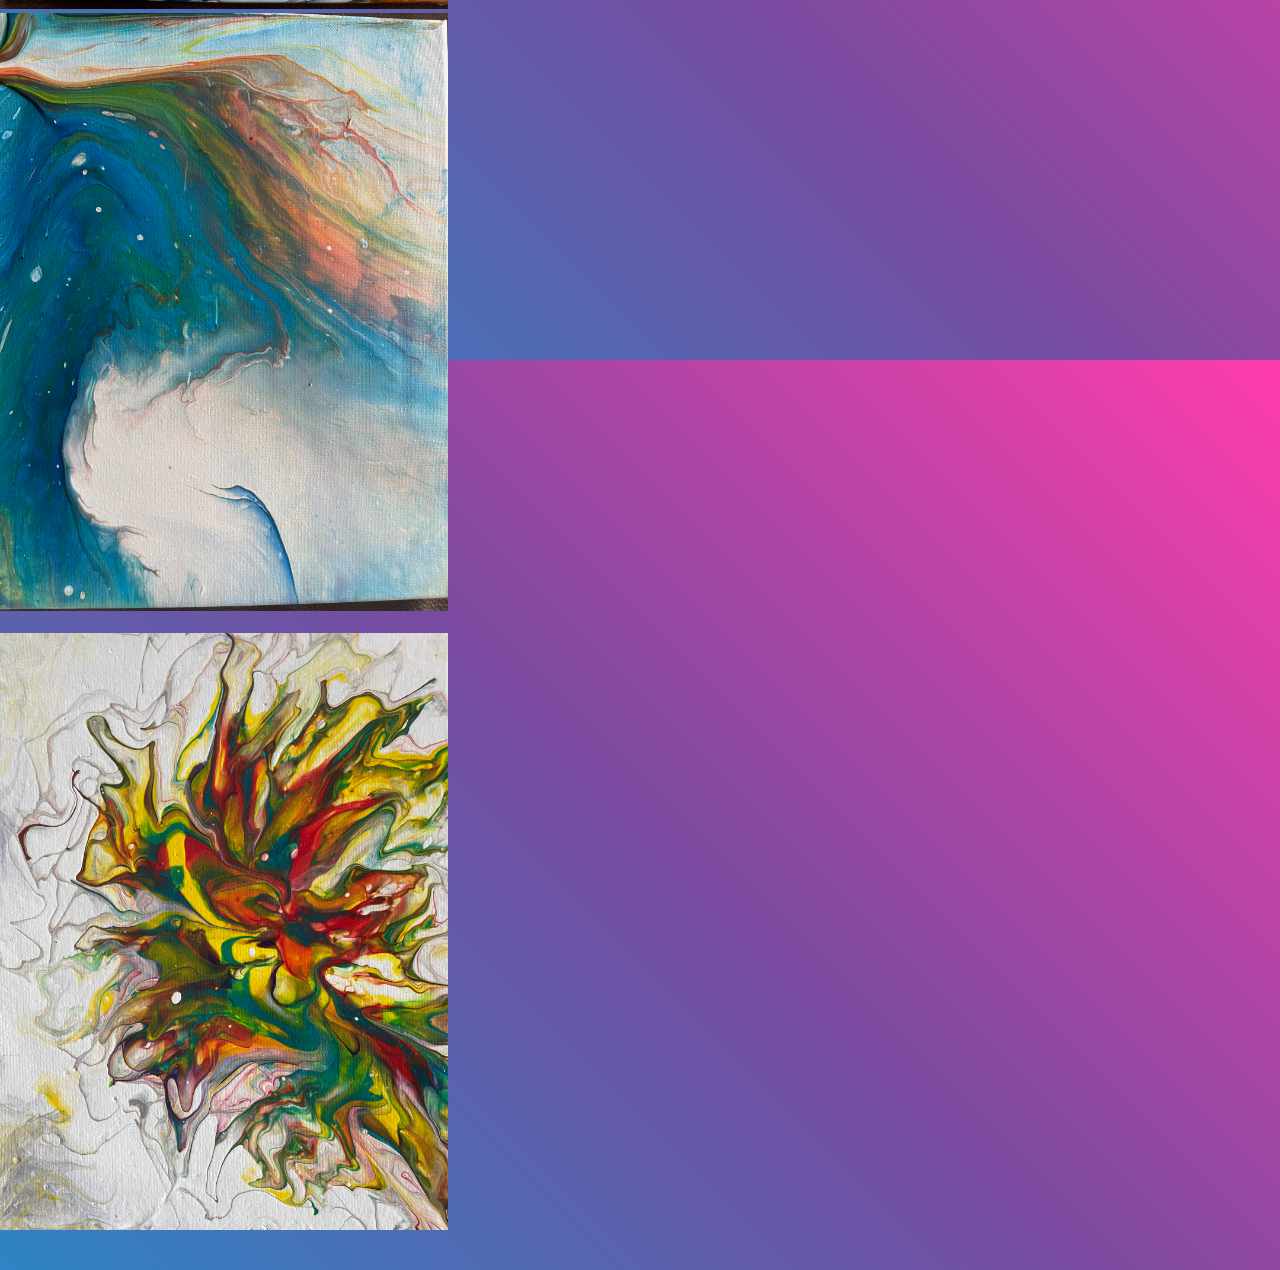
==== commit ae137544: "Changed width to percentages" ====
--- a/lizp1.html
+++ b/lizp1.html
@@ -46,100 +46,102 @@
     <img src="https://images.unsplash.com/photo-1477420086945-b99c643e8a3d?dpr=1&auto=format&fit=crop&w=900&h=450&q=80&cs=tinysrgb&crop=" alt="">
   </div> -->
   <div>
-    <img src="./img/IMG_1612.JPG" width="900" alt="">
+    <!-- <img src="./img/IMG_1612.JPG" width="900" alt=""> -->
+    <img src="./img/IMG_1612.JPG" width="55%">
   </div>
   <div>
-    <img src="./img/IMG_1857.JPG" width="1024" alt="">
+    <img src="./img/IMG_1857.JPG" width="55%" alt="">
   </div>
   <div>
-    <img src="./img/IMG_1944.JPG" width="600" alt="">
+    <img src="./img/IMG_1944.JPG" width="33%" alt="">
+    <!-- <img src="./img/IMG_1944.JPG" width="600" alt=""> -->
   </div>
   <div>
-    <img src="./img/IMG_2176.JPG" width="1024" alt="">
+    <img src="./img/IMG_2176.JPG" width="55%" alt="">
   </div>
   <div>
-    <img src="./img/IMG_2177.JPG" width="1024" alt="">
+    <img src="./img/IMG_2177.JPG" width="55%" alt="">
   </div>
   <div>
-    <img src="./img/IMG_2178.JPG" width="1024" alt="">
+    <img src="./img/IMG_2178.JPG" width="55%" alt="">
   </div>
   <div>
-    <img src="./img/IMG_2204.JPG" width="850" alt="">
+    <img src="./img/IMG_2204.JPG" width="50%" alt="">
   </div>
   <div>
-    <img src="./img/IMG_2222.JPG" width="1024" alt="">
+    <img src="./img/IMG_2222.JPG" width="55%" alt="">
   </div>
   <div>
-    <img src="./img/IMG_2256.JPG" width="1024" alt="">
+    <img src="./img/IMG_2256.JPG" width="55%" alt="">
   </div>
   <div>
-    <img src="./img/IMG_2257.JPG" width="1024" alt="">
+    <img src="./img/IMG_2257.JPG" width="55%" alt="">
   </div>
   <div>
-    <img src="./img/IMG_2441.JPG" width="1024" alt="">
+    <img src="./img/IMG_2441.JPG" width="55%" alt="">
   </div>
   <div>
-    <img src="./img/IMG_2623.JPG" width="1024" alt="">
+    <img src="./img/IMG_2623.JPG" width="55%" alt="">
   </div>
   <div>
-    <img src="./img/IMG_3027.JPG" width="1024" alt="">
+    <img src="./img/IMG_3027.JPG" width="55%" alt="">
   </div>
   <div>
-    <img src="./img/IMG_3120.JPG" width="1024" alt="">
+    <img src="./img/IMG_3120.JPG" width="55%" alt="">
   </div>
   <div>
-    <img src="./img/IMG_3227.JPG" width="1024" alt="">
+    <img src="./img/IMG_3227.JPG" width="55%" alt="">
   </div>
   <div>
-    <img src="./img/IMG_3341.JPG" width="1024" alt="">
+    <img src="./img/IMG_3341.JPG" width="55%" alt="">
   </div>
   <div>
-    <img src="./img/IMG_3557.JPG" width="1024" alt="">
+    <img src="./img/IMG_3557.JPG" width="55%" alt="">
   </div>
   <div>
-    <img src="./img/IMG_3621.JPG" width="1024" alt="">
+    <img src="./img/IMG_3621.JPG" width="55%" alt="">
   </div>
   <div>
-    <img src="./img/IMG_4024.JPG" width="1024" alt="">
+    <img src="./img/IMG_4024.JPG" width="55%" alt="">
   </div>
   <div>
-    <img src="./img/IMG_4128.JPG" width="600" alt="">
+    <img src="./img/IMG_4128.JPG" width="35%" alt="">
   </div>
   <div>
-    <img src="./img/IMG_4941.JPG" width="1024" alt="">
+    <img src="./img/IMG_4941.JPG" width="55%" alt="">
   </div>
   <div>
-    <img src="./img/IMG_7498.jpg" width="1024" alt="">
+    <img src="./img/IMG_7498.jpg" width="55%" alt="">
   </div>
   <div>
-    <img src="./img/cr3.jpeg" width="800" alt="">
+    <img src="./img/cr3.jpeg" width="47%" alt="">
   </div>
   <div>
-    <img src="./img/IMG_8345.jpeg" width="600" alt="">
+    <img src="./img/IMG_8345.jpeg" width="35%" alt="">
   </div>
   <div>
-    <img src="./img/IMG_8347.jpeg" width="600" alt="">
+    <img src="./img/IMG_8347.jpeg" width="35%" alt="">
   </div>
   <div>
-    <img src="./img/IMG_8348.jpeg" width="600" alt="">
+    <img src="./img/IMG_8348.jpeg" width="35%" alt="">
   </div>
   <div>
-    <img src="./img/IMG_8349.jpeg" width="600" alt="">
+    <img src="./img/IMG_8349.jpeg" width="35%" alt="">
   </div>
   <div>
-    <img src="./img/IMG_8350.jpeg" width="600" alt="">
+    <img src="./img/IMG_8350.jpeg" width="35%" alt="">
   </div>
   <div>
-    <img src="./img/IMG_8351.jpeg" width="600" alt="">
+    <img src="./img/IMG_8351.jpeg" width="35%" alt="">
   </div>
   <div>
-    <img src="./img/IMG_8353.jpeg" width="600" alt="">
+    <img src="./img/IMG_8353.jpeg" width="35%" alt="">
   </div>
   <div>
-    <img src="./img/IMG_8355.jpeg" width="600" alt="">
+    <img src="./img/IMG_8355.jpeg" width="35%" alt="">
   </div>
   <div>
-    <img src="./img/IMG_8356.jpeg" width="600" alt="">
+    <img src="./img/IMG_8356.jpeg" width="35%" alt="">
   </div>
 </div>
 <!-- partial -->
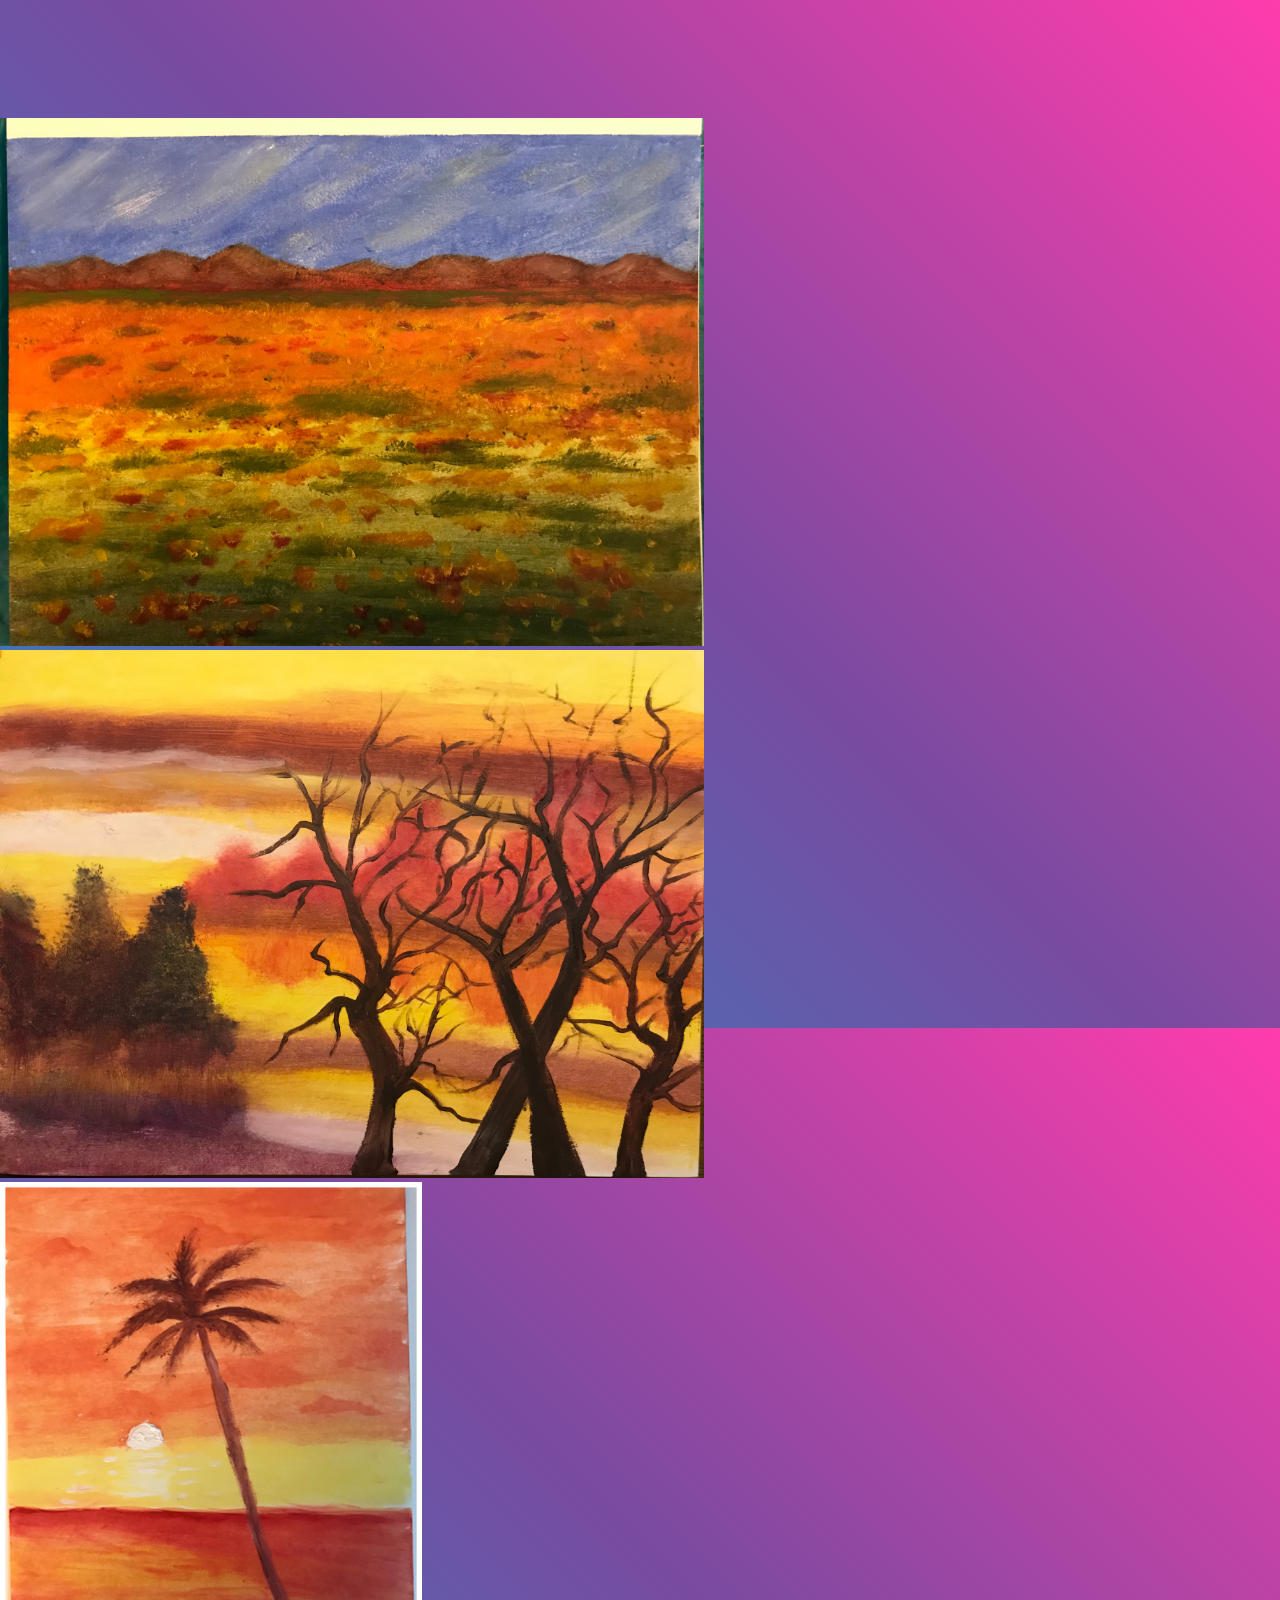
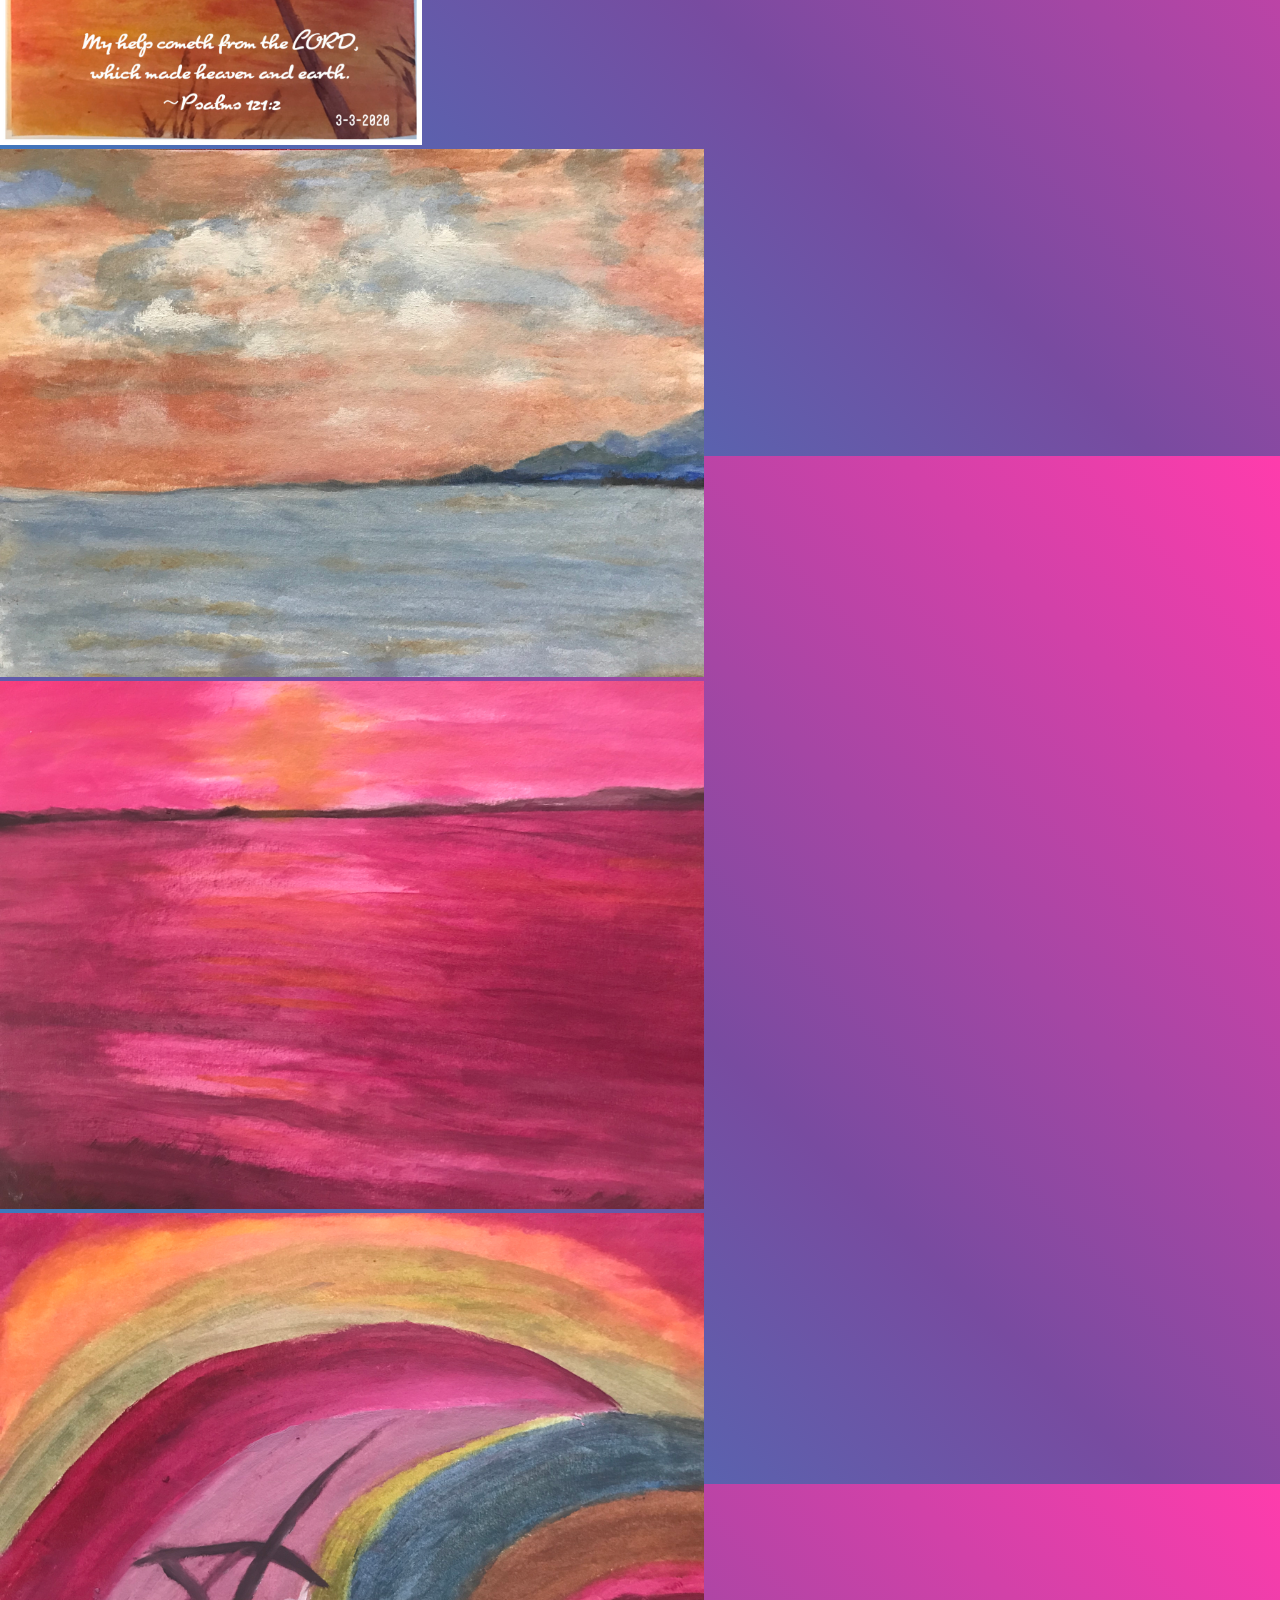
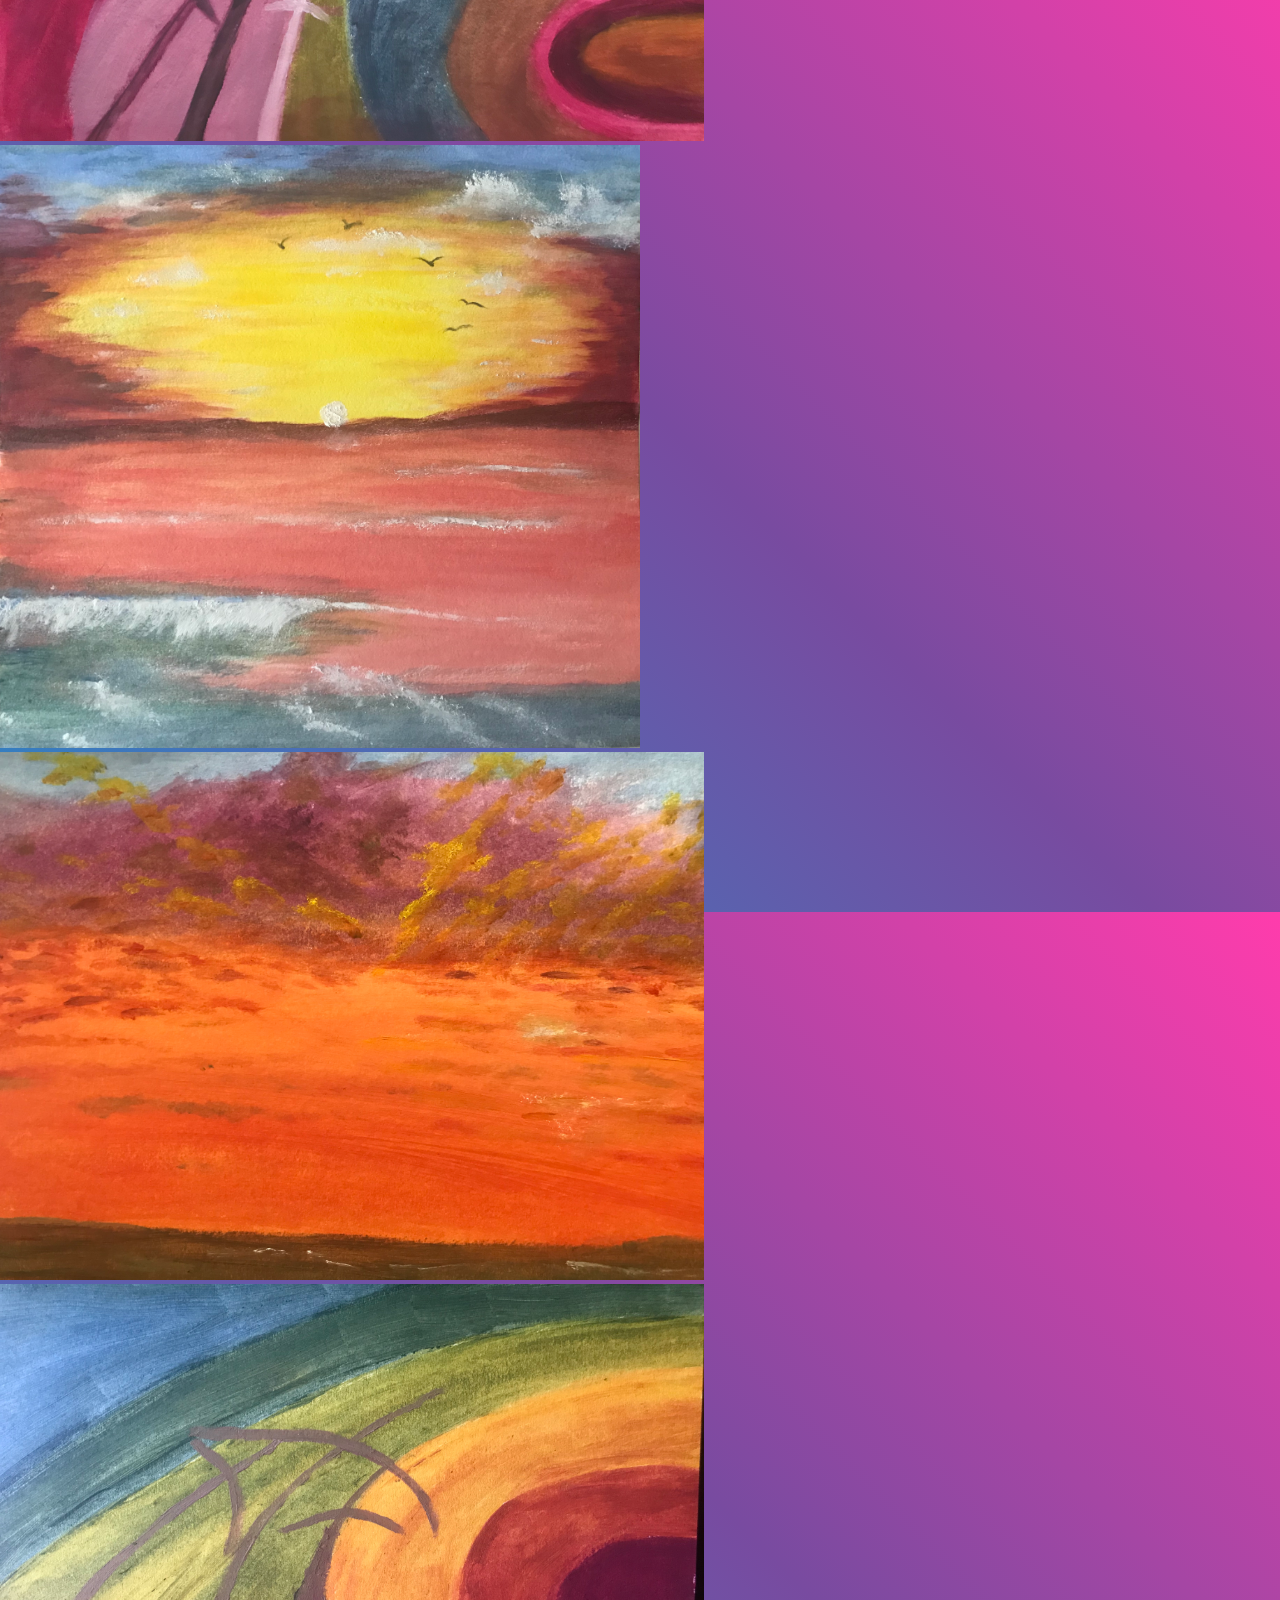
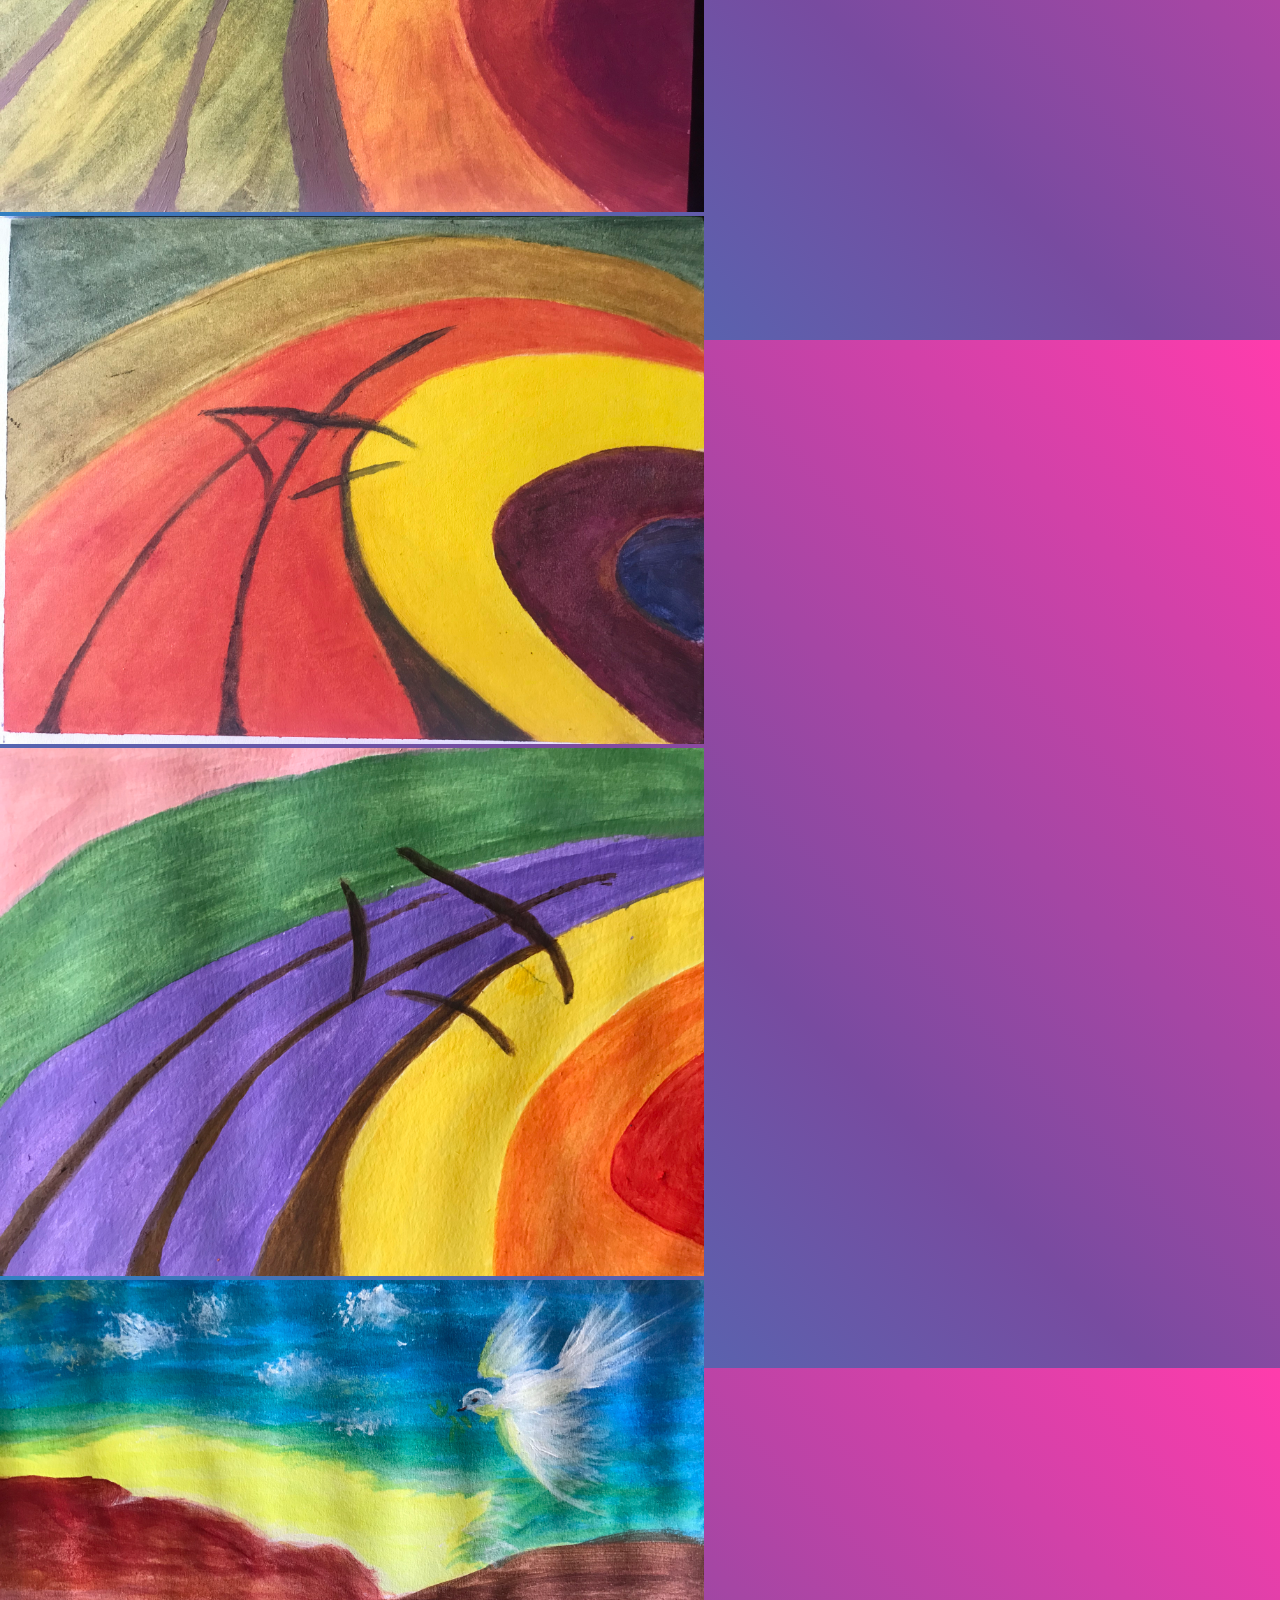
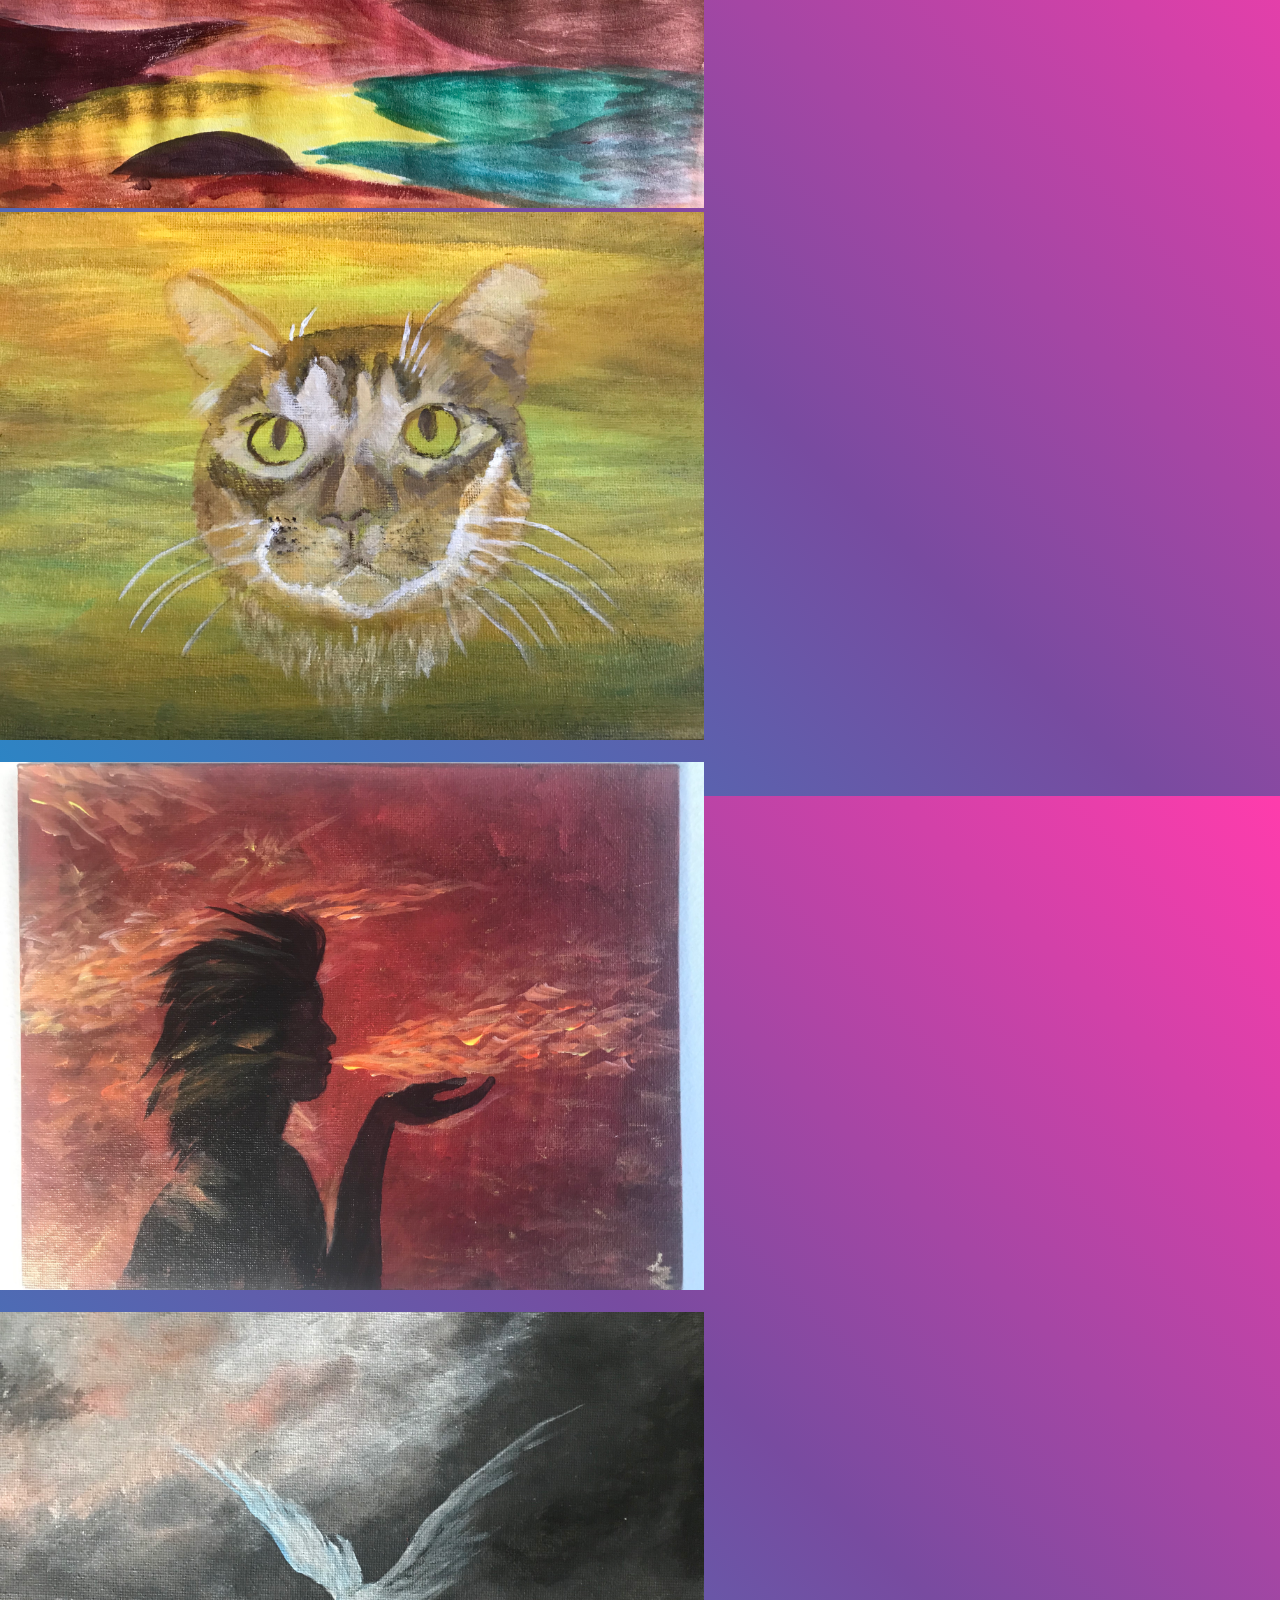
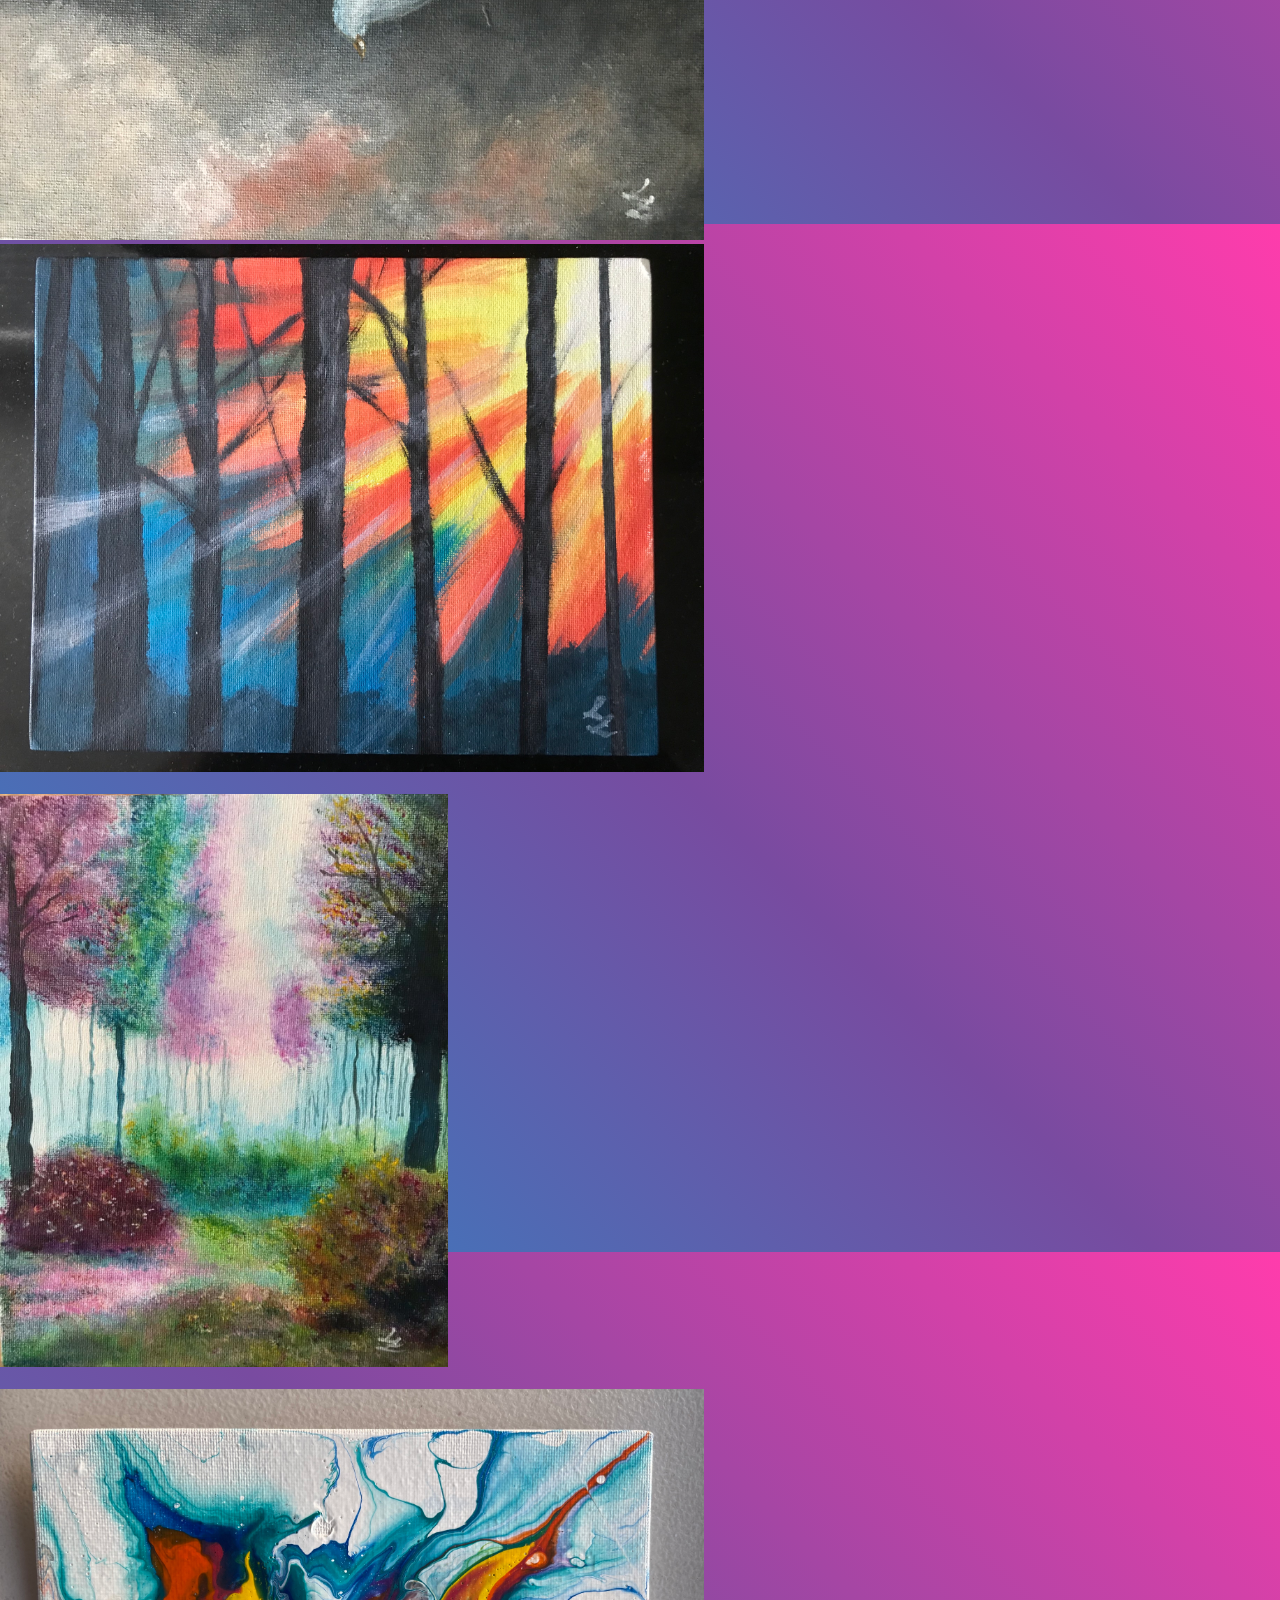
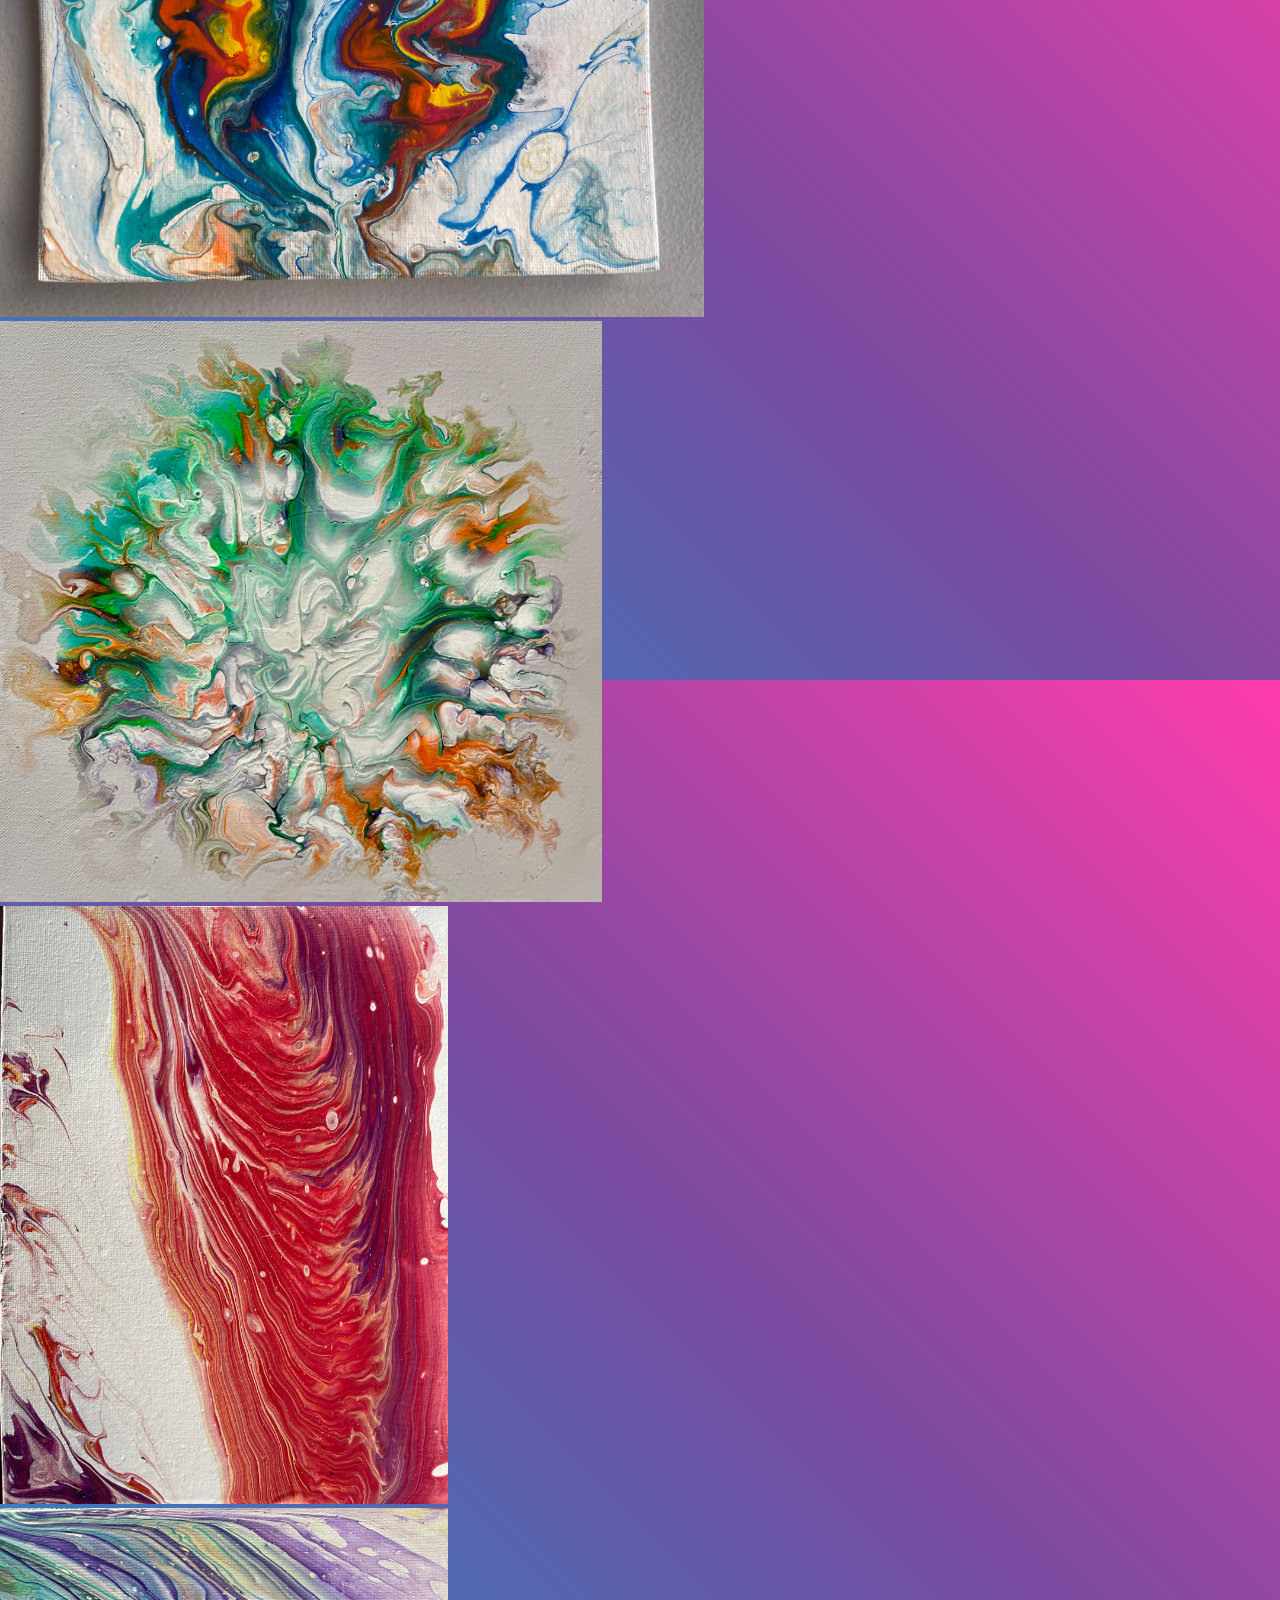
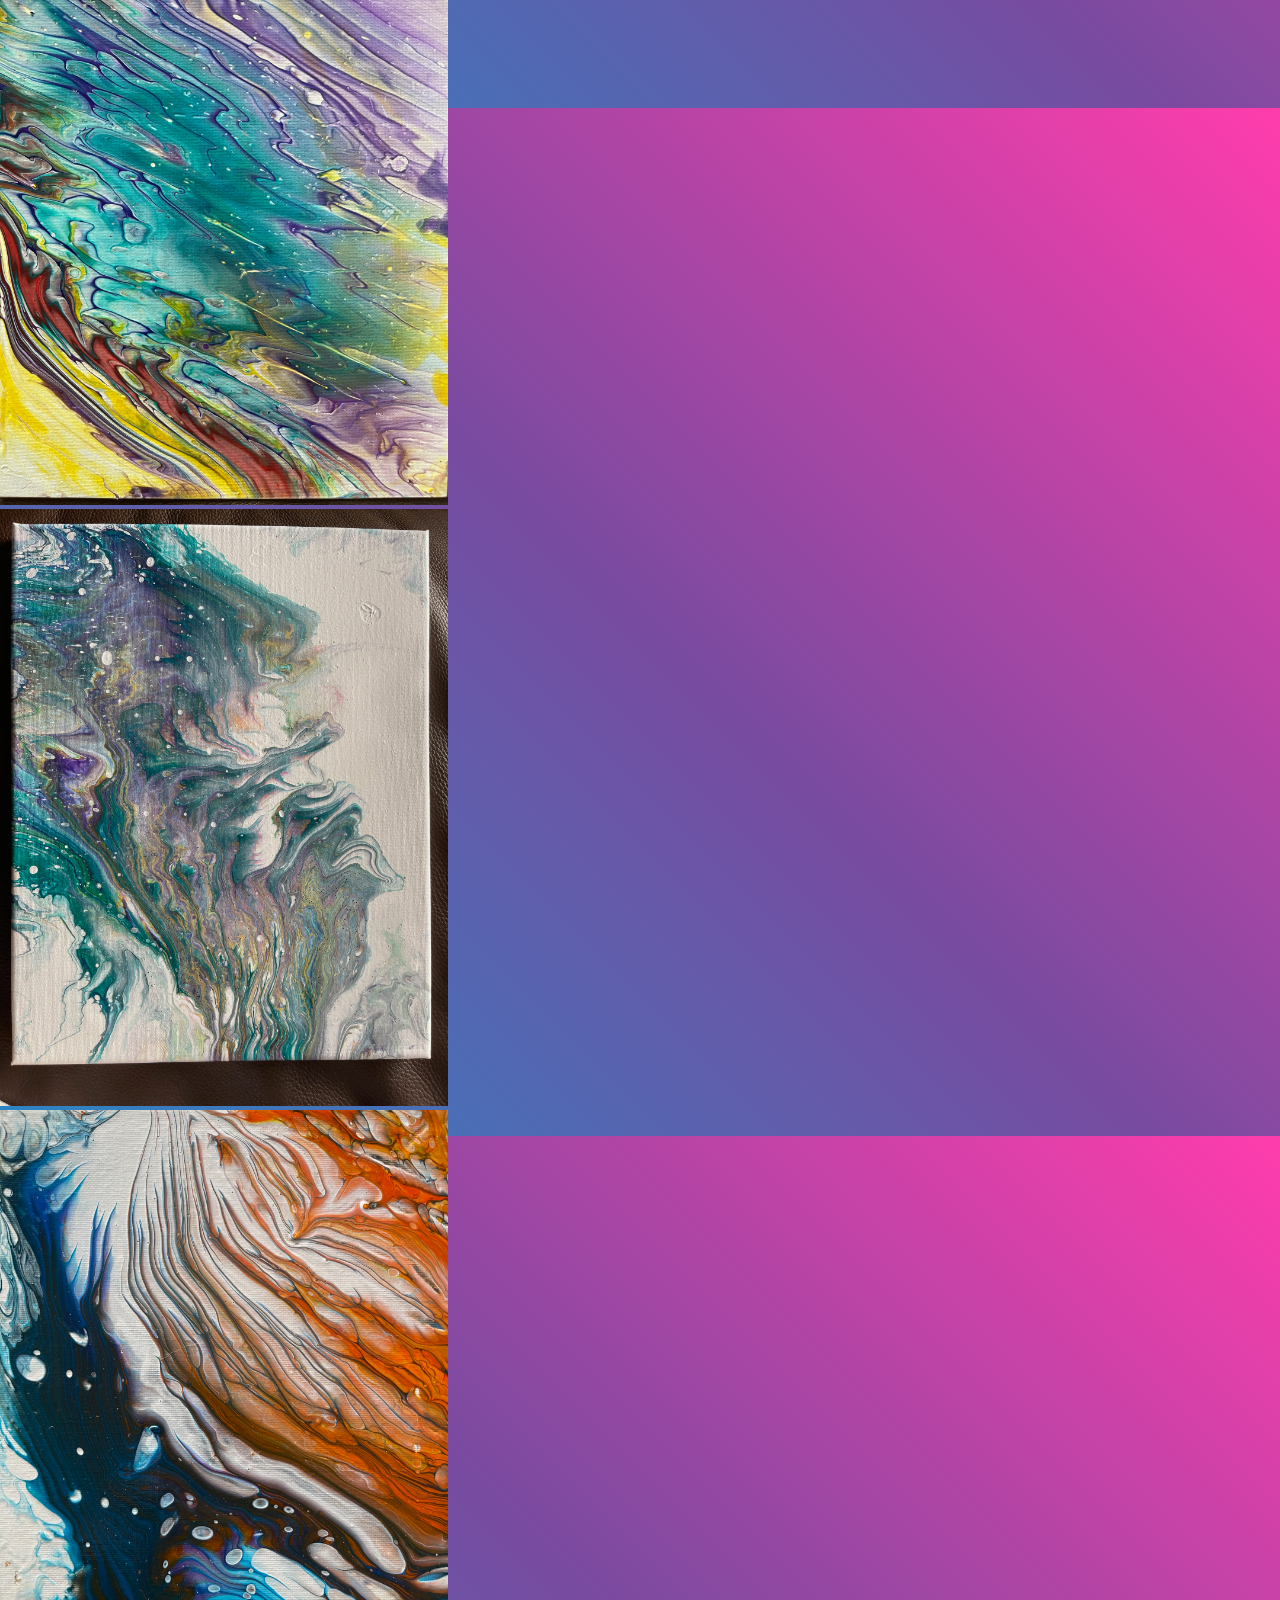
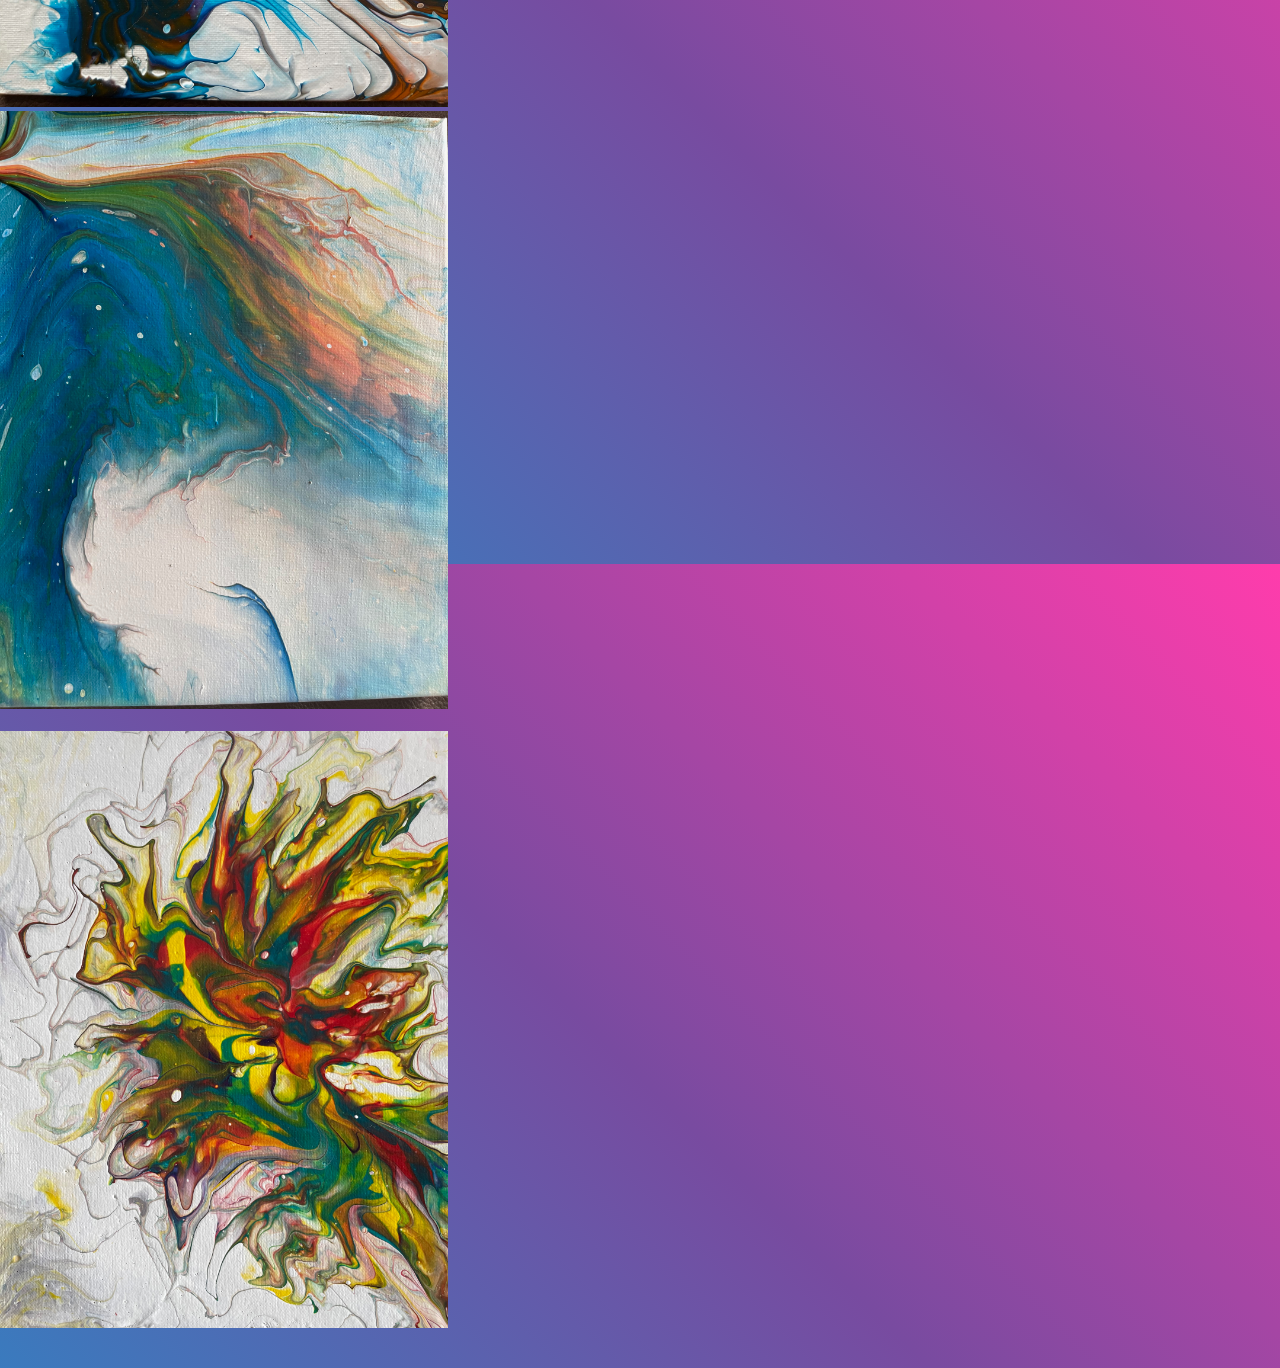
==== commit 1fe41de8: "Added additional images" ====
--- a/lizp1.html
+++ b/lizp1.html
@@ -45,6 +45,15 @@
   <div>
     <img src="https://images.unsplash.com/photo-1477420086945-b99c643e8a3d?dpr=1&auto=format&fit=crop&w=900&h=450&q=80&cs=tinysrgb&crop=" alt="">
   </div> -->
+  <div>
+    <img src="./img/IMG_8374.jpg" width="55%" alt="">
+  </div>
+  <div>
+    <img src="./img/IMG_8412.jpg" width="45%" alt="">
+  </div>
+  <div>
+    <img src="./img/IMG_8437.jpg" width="45%" alt="">
+  </div>
   <div>
     <!-- <img src="./img/IMG_1612.JPG" width="900" alt=""> -->
     <img src="./img/IMG_1612.JPG" width="55%">
--- a/lizp1.css
+++ b/lizp1.css
@@ -8,7 +8,7 @@
   align-items: flex-start;
   justify-content: center;
   height: 100vh;
-  margin: 20px auto;
+  margin: 5% auto;
   overflow: hidden;
   background-color: #FF3CAC;
   background-image: linear-gradient(225deg, #FF3CAC 0%, #784BA0 50%, #2B86C5 100%);
